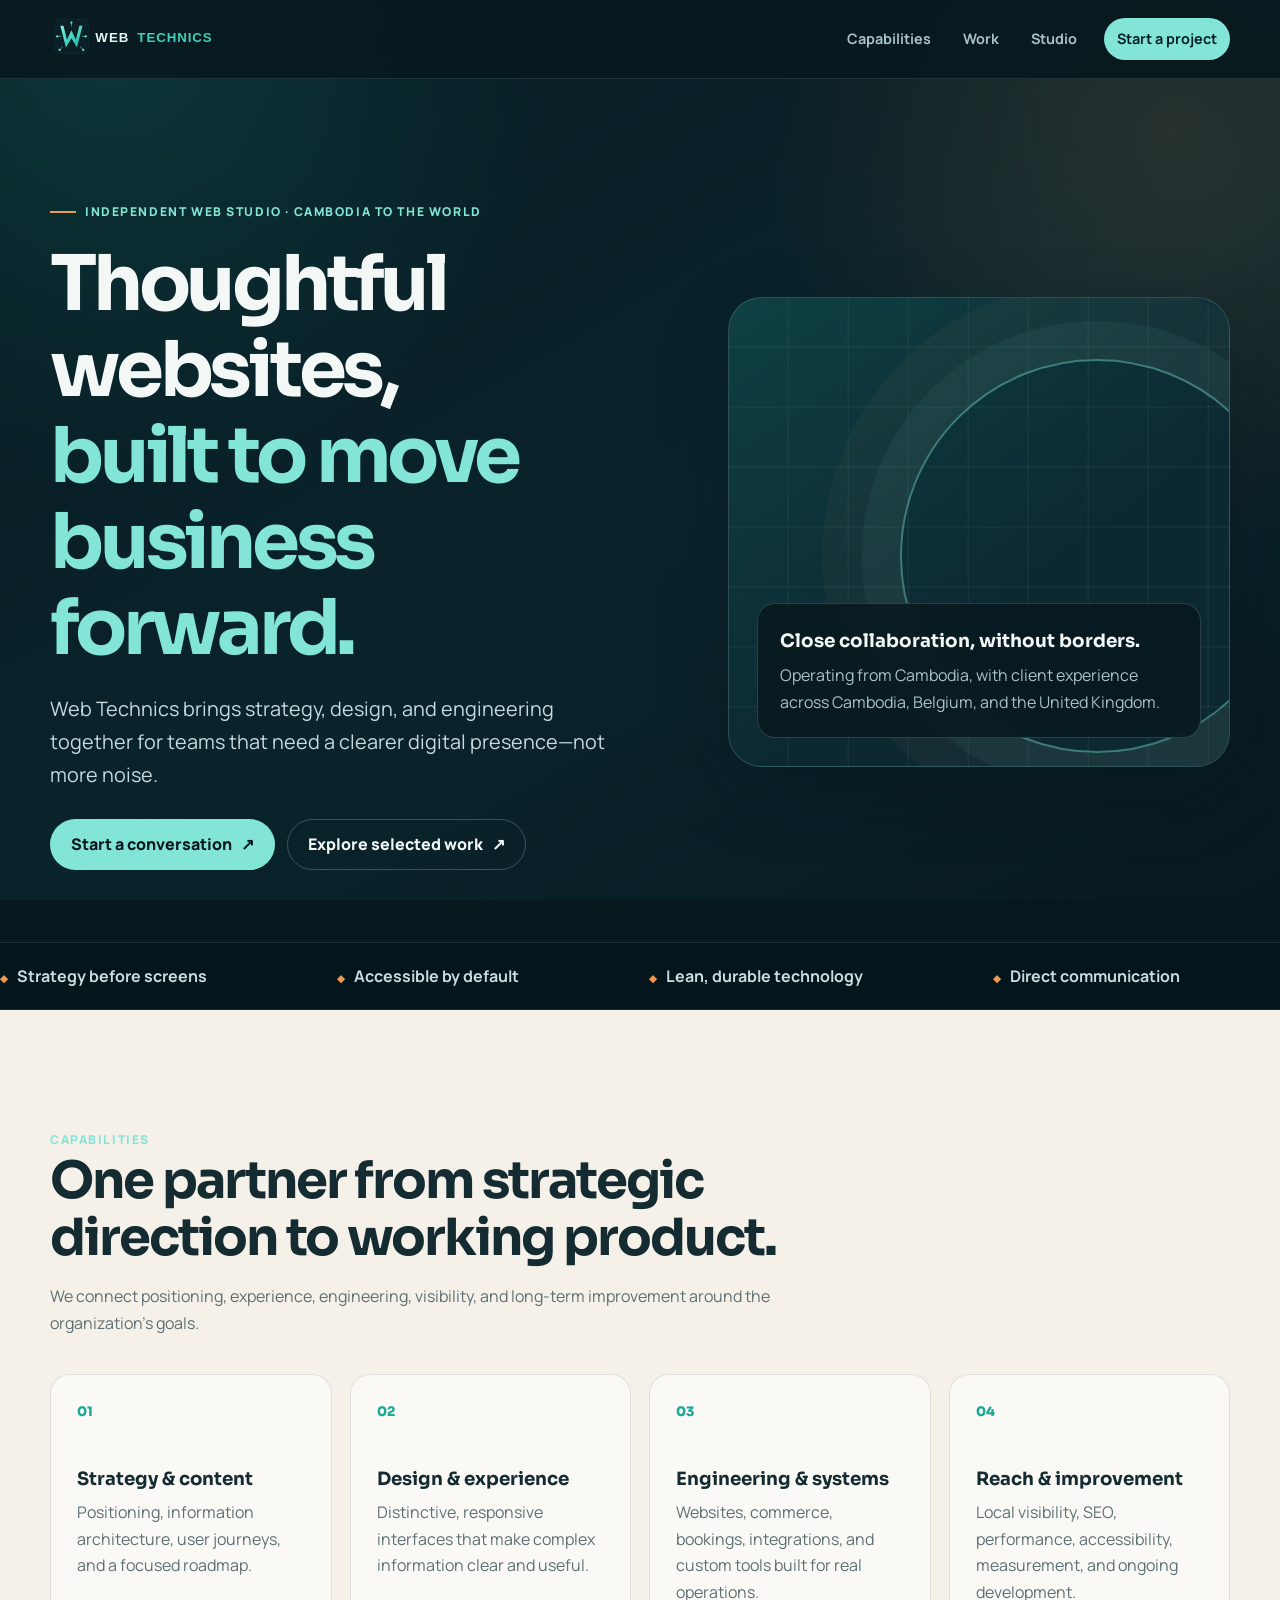
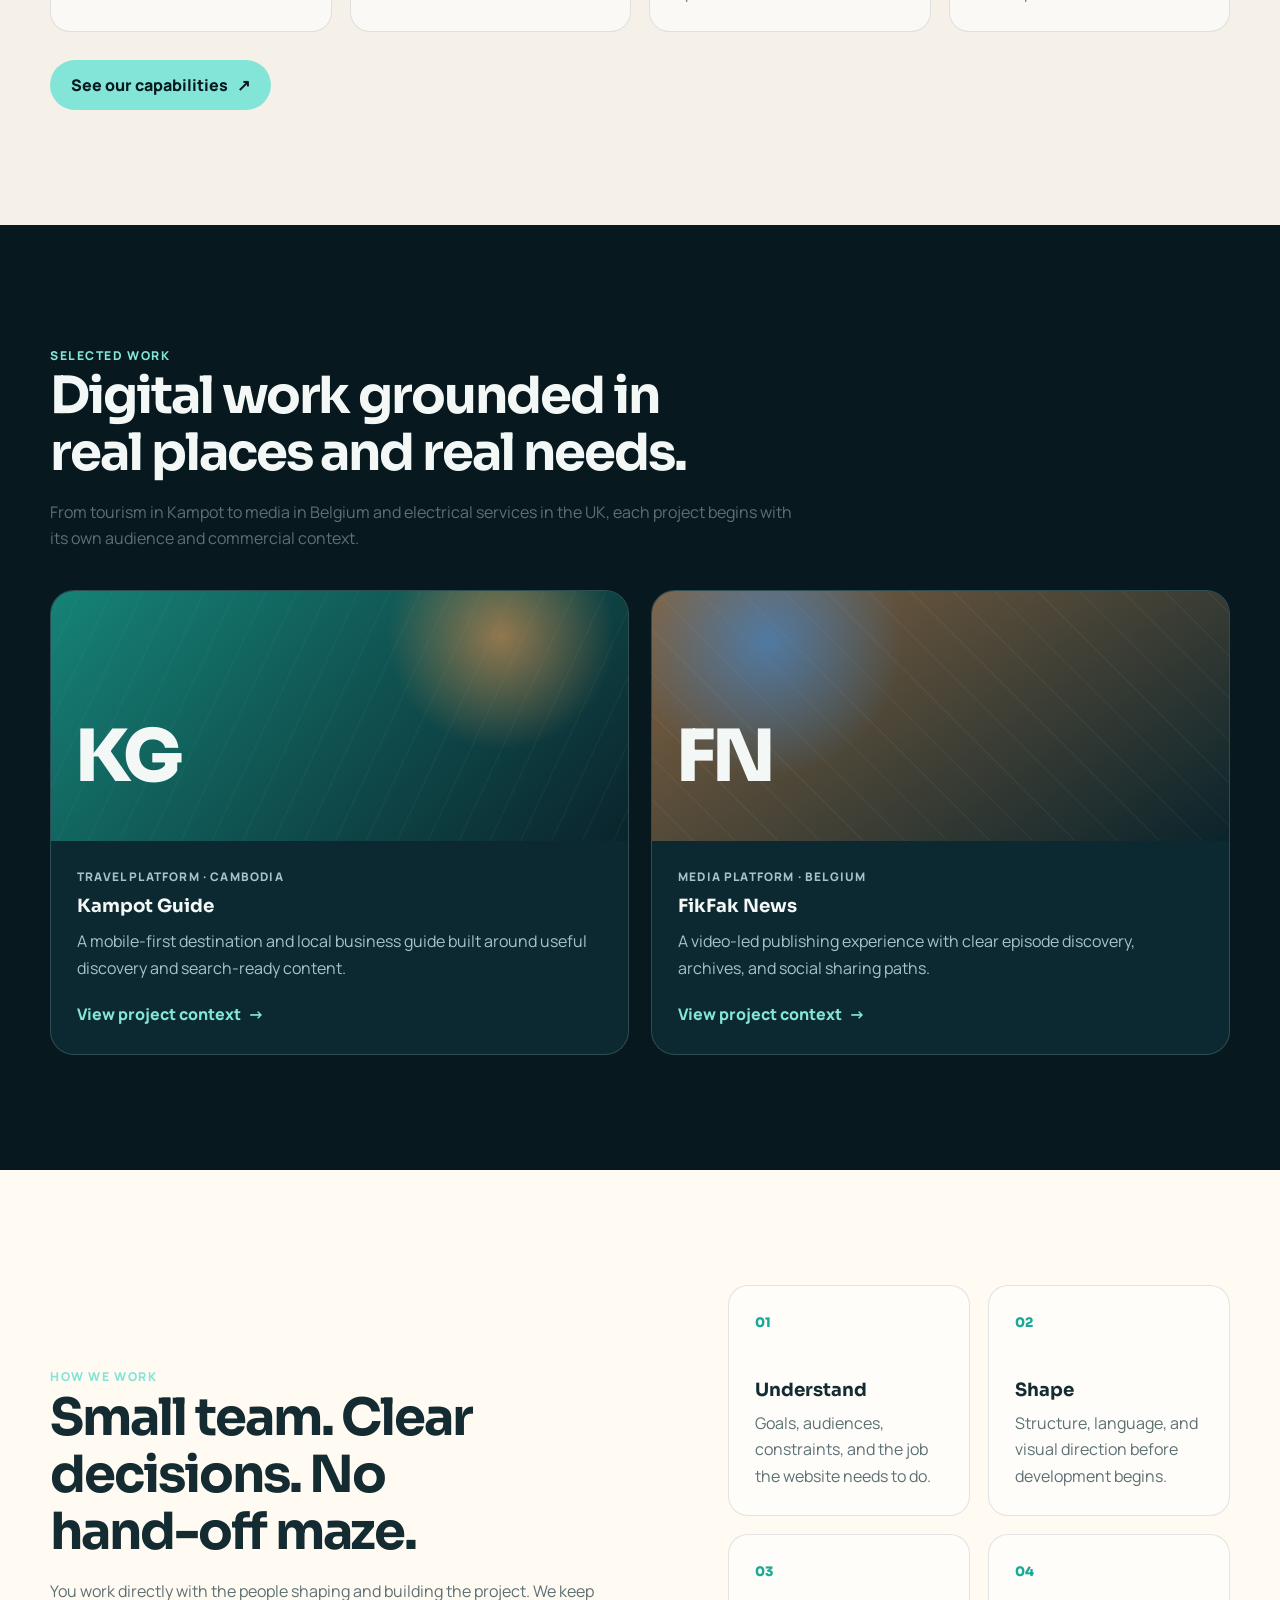
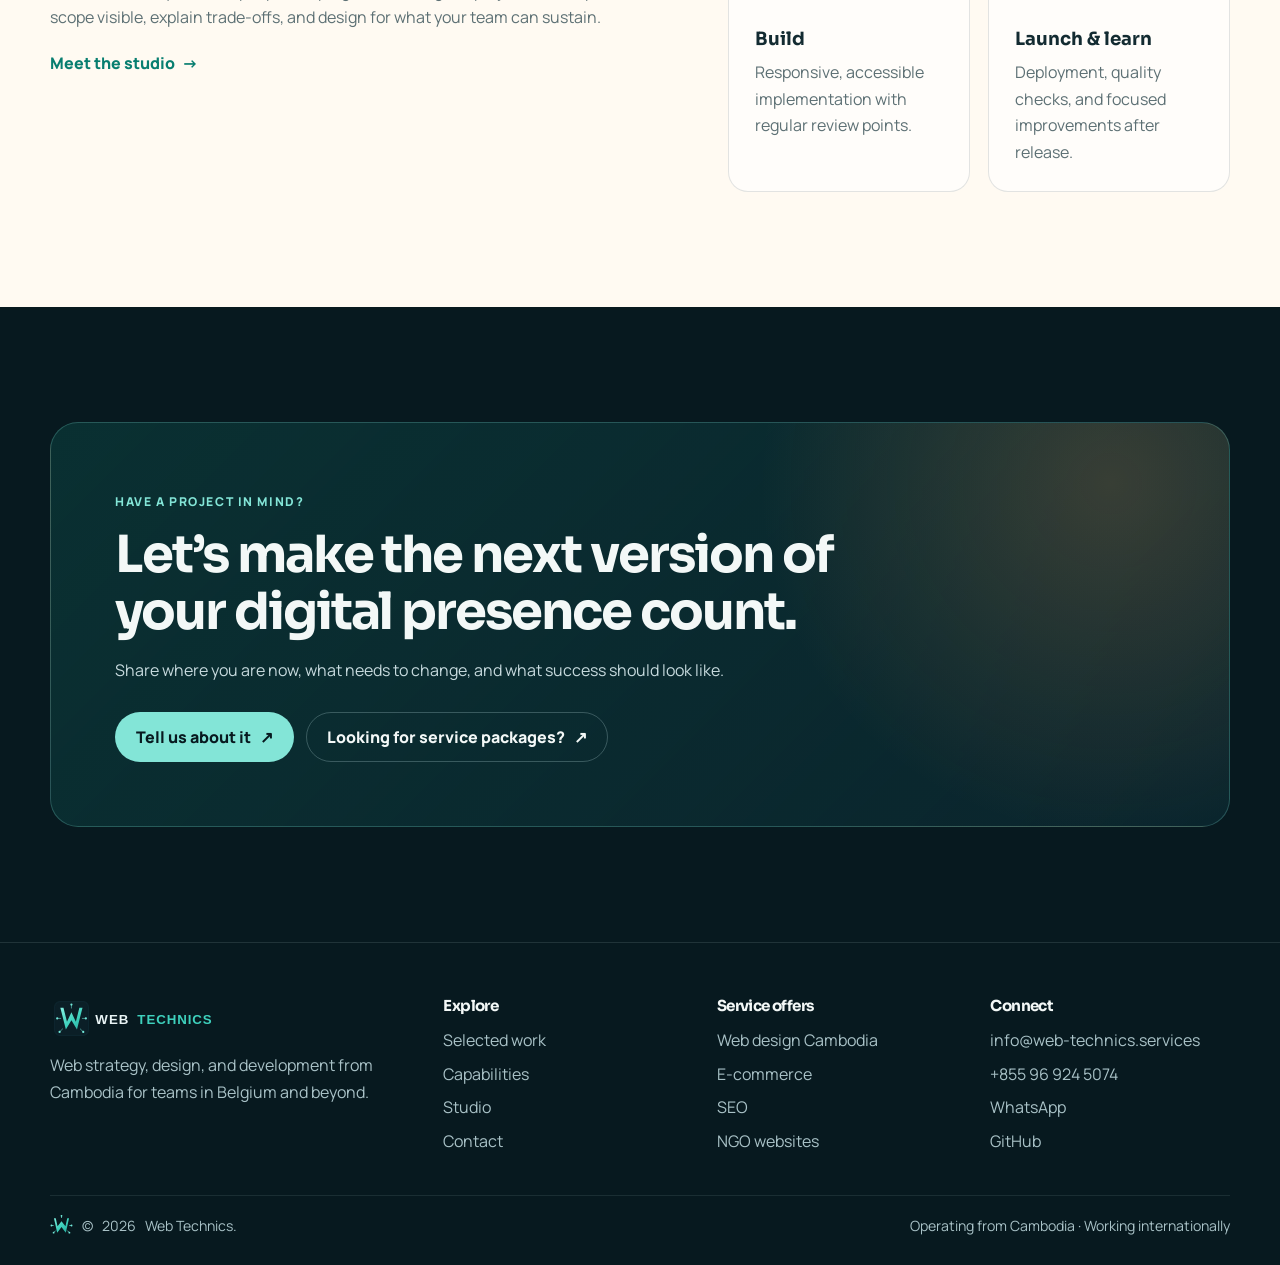
==== index.html @ ec6716b4 "Add Google Analytics tag to company pages Co-authored-by: Copilot App <223556219+Copilot@users.norep" ====
<!DOCTYPE html>
<html lang="en">
<head>
  <!-- Google tag (gtag.js) -->
  <script async src="https://www.googletagmanager.com/gtag/js?id=G-G65WTVT0JR"></script>
  <script>
    window.dataLayer = window.dataLayer || [];
    function gtag(){dataLayer.push(arguments);}
    gtag('js', new Date());
    gtag('config', 'G-G65WTVT0JR');
  </script>
  <meta charset="UTF-8">
  <meta name="viewport" content="width=device-width, initial-scale=1.0">
  <title>Web Technics | Websites &amp; Digital Products from Cambodia</title>
  <meta name="description" content="Web Technics designs and builds credible, high-performing websites and digital products for businesses and organizations in Cambodia, Belgium, and beyond.">
  <meta name="robots" content="index, follow">
  <link rel="canonical" href="https://web-technics.com/">
  <meta property="og:type" content="website">
  <meta property="og:site_name" content="Web Technics">
  <meta property="og:title" content="Web Technics | Thoughtful websites, built to move business forward">
  <meta property="og:description" content="Strategy, design, development, and optimization for ambitious teams in Cambodia, Belgium, and internationally.">
  <meta property="og:url" content="https://web-technics.com/">
  <meta property="og:image" content="https://web-technics.com/assets/branding/web-technics-social-card.svg">
  <meta name="twitter:card" content="summary_large_image">
  <link rel="preconnect" href="https://fonts.googleapis.com">
  <link rel="preconnect" href="https://fonts.gstatic.com" crossorigin>
  <link href="https://fonts.googleapis.com/css2?family=Manrope:wght@400;500;600;700;800&family=Sora:wght@500;600;700;800&display=swap" rel="stylesheet">
  <link rel="stylesheet" href="styles.css">
  <link rel="icon" type="image/svg+xml" href="assets/branding/web-technics-icon-favicon.svg">
  <script type="application/ld+json">
    {
      "@context": "https://schema.org",
      "@type": "Organization",
      "name": "Web Technics",
      "url": "https://web-technics.com/",
      "logo": "https://web-technics.com/assets/branding/web-technics-logo-horizontal-light.svg",
      "description": "Web design and development studio operating from Cambodia and serving clients internationally.",
      "telephone": "+855969245074",
      "areaServed": ["Cambodia", "Belgium", "United Kingdom", "Worldwide"],
      "sameAs": ["https://github.com/web-technics", "https://t.me/web_technics_services", "https://wa.me/855965345954"]
    }
  </script>
</head>
<body>
  <a class="skip-link" href="#main">Skip to content</a>
  <header class="site-header">
    <div class="container header-inner">
      <a class="brand" href="index.html" aria-label="Web Technics home"><img class="brand-logo" src="assets/branding/web-technics-logo-horizontal.svg" alt="Web Technics"></a>
      <button class="menu-toggle" type="button" aria-expanded="false" aria-controls="primary-nav">Menu</button>
      <nav class="nav-links" id="primary-nav" aria-label="Primary">
        <a href="services.html">Capabilities</a><a href="portfolio.html">Work</a><a href="about.html">Studio</a><a class="nav-cta" href="contact.html">Start a project</a>
      </nav>
    </div>
  </header>
  <main id="main">
    <section class="hero">
      <div class="container hero-grid">
        <div class="reveal">
          <span class="eyebrow">Independent web studio · Cambodia to the world</span>
          <h1>Thoughtful websites, <span class="accent">built to move business forward.</span></h1>
          <p class="lead">Web Technics brings strategy, design, and engineering together for teams that need a clearer digital presence—not more noise.</p>
          <div class="actions"><a class="btn" href="contact.html">Start a conversation</a><a class="btn btn-secondary" href="portfolio.html">Explore selected work</a></div>
        </div>
        <div class="hero-panel reveal">
          <div class="hero-panel-copy">
            <strong>Close collaboration, without borders.</strong>
            <p>Operating from Cambodia, with client experience across Cambodia, Belgium, and the United Kingdom.</p>
          </div>
        </div>
      </div>
    </section>
    <div class="trust-strip">
      <ul class="container trust-list" aria-label="Studio strengths">
        <li>Strategy before screens</li><li>Accessible by default</li><li>Lean, durable technology</li><li>Direct communication</li>
      </ul>
    </div>

    <section class="section section-light">
      <div class="container">
        <div class="section-head reveal"><span class="kicker">Capabilities</span><h2>One partner from strategic direction to working product.</h2><p>We connect positioning, experience, engineering, visibility, and long-term improvement around the organization’s goals.</p></div>
        <div class="grid cols-4">
          <article class="card reveal"><span class="card-number">01</span><h3>Strategy &amp; content</h3><p>Positioning, information architecture, user journeys, and a focused roadmap.</p></article>
          <article class="card reveal"><span class="card-number">02</span><h3>Design &amp; experience</h3><p>Distinctive, responsive interfaces that make complex information clear and useful.</p></article>
          <article class="card reveal"><span class="card-number">03</span><h3>Engineering &amp; systems</h3><p>Websites, commerce, bookings, integrations, and custom tools built for real operations.</p></article>
          <article class="card reveal"><span class="card-number">04</span><h3>Reach &amp; improvement</h3><p>Local visibility, SEO, performance, accessibility, measurement, and ongoing development.</p></article>
        </div>
        <div class="actions reveal"><a class="btn" href="services.html">See our capabilities</a></div>
      </div>
    </section>

    <section class="section">
      <div class="container">
        <div class="section-head reveal"><span class="kicker">Selected work</span><h2>Digital work grounded in real places and real needs.</h2><p>From tourism in Kampot to media in Belgium and electrical services in the UK, each project begins with its own audience and commercial context.</p></div>
        <div class="project-grid">
          <article class="project-card reveal"><div class="project-visual"><span class="project-monogram">KG</span></div><div class="project-body"><p class="project-meta">Travel platform · Cambodia</p><h3>Kampot Guide</h3><p>A mobile-first destination and local business guide built around useful discovery and search-ready content.</p><a class="card-link" href="portfolio.html">View project context</a></div></article>
          <article class="project-card reveal"><div class="project-visual"><span class="project-monogram">FN</span></div><div class="project-body"><p class="project-meta">Media platform · Belgium</p><h3>FikFak News</h3><p>A video-led publishing experience with clear episode discovery, archives, and social sharing paths.</p><a class="card-link" href="portfolio.html">View project context</a></div></article>
        </div>
      </div>
    </section>

    <section class="section section-warm">
      <div class="container split">
        <div class="section-head reveal"><span class="kicker">How we work</span><h2>Small team. Clear decisions. No hand-off maze.</h2><p>You work directly with the people shaping and building the project. We keep scope visible, explain trade-offs, and design for what your team can sustain.</p><a class="card-link" href="about.html">Meet the studio</a></div>
        <div class="grid cols-2">
          <article class="card reveal"><span class="card-number">01</span><h3>Understand</h3><p>Goals, audiences, constraints, and the job the website needs to do.</p></article>
          <article class="card reveal"><span class="card-number">02</span><h3>Shape</h3><p>Structure, language, and visual direction before development begins.</p></article>
          <article class="card reveal"><span class="card-number">03</span><h3>Build</h3><p>Responsive, accessible implementation with regular review points.</p></article>
          <article class="card reveal"><span class="card-number">04</span><h3>Launch & learn</h3><p>Deployment, quality checks, and focused improvements after release.</p></article>
        </div>
      </div>
    </section>

    <section class="section">
      <div class="container reveal">
        <div class="cta-band"><span class="kicker">Have a project in mind?</span><h2>Let’s make the next version of your digital presence count.</h2><p>Share where you are now, what needs to change, and what success should look like.</p><div class="actions"><a class="btn" href="contact.html">Tell us about it</a><a class="btn btn-secondary" href="https://web-technics.services/" target="_blank" rel="noreferrer">Looking for service packages?</a></div></div>
      </div>
    </section>
  </main>
  <footer class="site-footer">
    <div class="container footer-grid">
      <div class="footer-col footer-intro"><img class="brand-logo" src="assets/branding/web-technics-logo-horizontal.svg" alt="Web Technics"><p>Web strategy, design, and development from Cambodia for teams in Belgium and beyond.</p></div>
      <div class="footer-col"><h2>Explore</h2><a href="portfolio.html">Selected work</a><a href="services.html">Capabilities</a><a href="about.html">Studio</a><a href="contact.html">Contact</a></div>
      <div class="footer-col"><h2>Service offers</h2><a href="https://web-technics.services/web-design-cambodia.html">Web design Cambodia</a><a href="https://web-technics.services/ecommerce-development-cambodia.html">E-commerce</a><a href="https://web-technics.services/seo-services-cambodia.html">SEO</a><a href="https://web-technics.services/ngo-web-design-cambodia.html">NGO websites</a></div>
      <div class="footer-col"><h2>Connect</h2><a href="contact.html" data-email-link rel="nofollow">Email Web Technics</a><a href="tel:+855969245074">+855 96 924 5074</a><a href="https://wa.me/855965345954" target="_blank" rel="noreferrer">WhatsApp</a><a href="https://github.com/web-technics" target="_blank" rel="noreferrer">GitHub</a></div>
    </div>
    <div class="container footer-bottom"><p class="footer-signature"><img class="footer-logo" src="assets/branding/web-technics-icon-favicon.svg" alt="">© <span data-year></span> Web Technics.</p><p>Operating from Cambodia · Working internationally</p></div>
  </footer>
  <script src="app.js"></script>
</body>
</html>
---- styles.css ----
:root {
  --ink: #07191f;
  --ink-soft: #0c2932;
  --paper: #f5f0e8;
  --paper-2: #fffaf2;
  --teal: #1aa995;
  --teal-light: #83e5d7;
  --orange: #ef9850;
  --blue: #438cd6;
  --text: #f3f8f7;
  --muted: #a9c2c7;
  --dark-text: #132b31;
  --dark-muted: #5d7074;
  --line: rgba(181, 213, 214, 0.2);
  --radius: 20px;
  --container: min(1180px, calc(100vw - 40px));
  --shadow: 0 24px 70px rgba(2, 18, 23, 0.22);
}

* {
  box-sizing: border-box;
}

html {
  scroll-behavior: smooth;
}

body {
  margin: 0;
  color: var(--text);
  background: var(--ink);
  font-family: "Manrope", "Segoe UI", sans-serif;
  line-height: 1.65;
}

body::before {
  position: fixed;
  inset: 0;
  z-index: -1;
  content: "";
  pointer-events: none;
  background:
    radial-gradient(circle at 8% 2%, rgba(26, 169, 149, 0.2), transparent 30rem),
    radial-gradient(circle at 92% 15%, rgba(239, 152, 80, 0.13), transparent 26rem),
    linear-gradient(150deg, #07191f 0%, #0a242c 55%, #07191f 100%);
}

::selection {
  color: #062229;
  background: var(--teal-light);
}

a {
  color: inherit;
  text-decoration: none;
}

img {
  display: block;
  max-width: 100%;
}

button,
input,
select,
textarea {
  font: inherit;
}

:focus-visible {
  outline: 3px solid var(--orange);
  outline-offset: 4px;
}

.skip-link {
  position: fixed;
  top: 10px;
  left: 10px;
  z-index: 1000;
  padding: 10px 14px;
  color: var(--ink);
  background: var(--paper-2);
  border-radius: 10px;
  transform: translateY(-150%);
}

.skip-link:focus {
  transform: translateY(0);
}

.container {
  width: var(--container);
  margin-inline: auto;
}

.site-header {
  position: sticky;
  top: 0;
  z-index: 100;
  border-bottom: 1px solid rgba(181, 213, 214, 0.14);
  background: rgba(7, 25, 31, 0.9);
  backdrop-filter: blur(18px);
}

.header-inner {
  min-height: 78px;
  display: flex;
  align-items: center;
  justify-content: space-between;
  gap: 28px;
}

.brand {
  display: inline-flex;
  align-items: center;
}

.brand-logo {
  width: auto;
  height: 48px;
}

.nav-links {
  display: flex;
  align-items: center;
  gap: 6px;
}

.nav-links a {
  padding: 9px 13px;
  border-radius: 999px;
  color: var(--muted);
  font-weight: 700;
  font-size: 0.9rem;
}

.nav-links a:hover,
.nav-links a.active {
  color: var(--text);
  background: rgba(131, 229, 215, 0.1);
}

.nav-links .nav-cta {
  margin-left: 8px;
  color: #062229;
  background: var(--teal-light);
}

.nav-links .nav-cta:hover,
.nav-links .nav-cta.active {
  color: #062229;
  background: #a5eee3;
}

.menu-toggle {
  display: none;
  padding: 8px 13px;
  color: var(--text);
  background: transparent;
  border: 1px solid var(--line);
  border-radius: 999px;
  cursor: pointer;
}

.hero {
  padding: clamp(70px, 9vw, 126px) 0 72px;
}

.hero-grid,
.split {
  display: grid;
  grid-template-columns: 1.08fr 0.92fr;
  gap: clamp(36px, 7vw, 90px);
  align-items: center;
}

.eyebrow,
.kicker {
  color: var(--teal-light);
  font-size: 0.76rem;
  font-weight: 800;
  letter-spacing: 0.13em;
  text-transform: uppercase;
}

.eyebrow {
  display: inline-flex;
  align-items: center;
  gap: 9px;
}

.eyebrow::before {
  width: 26px;
  height: 2px;
  content: "";
  background: var(--orange);
}

h1,
h2,
h3 {
  margin: 0;
  font-family: "Sora", "Segoe UI", sans-serif;
  line-height: 1.12;
  text-wrap: balance;
}

h1 {
  max-width: 900px;
  margin-top: 19px;
  font-size: clamp(2.55rem, 6vw, 5.5rem);
  letter-spacing: -0.055em;
}

h2 {
  margin-bottom: 17px;
  font-size: clamp(1.9rem, 4vw, 3.5rem);
  letter-spacing: -0.04em;
}

h3 {
  font-size: 1.14rem;
}

p {
  margin: 0;
}

.lead,
.page-hero p {
  max-width: 730px;
  margin-top: 22px;
  color: #c6d9dc;
  font-size: clamp(1.05rem, 2vw, 1.24rem);
}

.accent {
  color: var(--teal-light);
}

.actions {
  display: flex;
  flex-wrap: wrap;
  gap: 12px;
  margin-top: 28px;
}

.btn {
  display: inline-flex;
  min-height: 48px;
  align-items: center;
  justify-content: center;
  gap: 9px;
  padding: 11px 20px;
  color: var(--ink);
  background: var(--teal-light);
  border: 1px solid transparent;
  border-radius: 999px;
  font-weight: 800;
  cursor: pointer;
  transition: transform 180ms ease, background 180ms ease;
}

.btn::after {
  content: "↗";
}

.btn:hover {
  background: #a6eee4;
  transform: translateY(-2px);
}

.btn-secondary {
  color: var(--text);
  background: transparent;
  border-color: rgba(181, 213, 214, 0.28);
}

.btn-secondary:hover {
  background: rgba(181, 213, 214, 0.1);
}

.hero-panel {
  position: relative;
  min-height: 470px;
  overflow: hidden;
  border: 1px solid var(--line);
  border-radius: 34px;
  background:
    linear-gradient(145deg, rgba(26, 169, 149, 0.18), transparent 60%),
    repeating-linear-gradient(90deg, transparent 0 58px, rgba(181, 213, 214, 0.055) 59px 60px),
    repeating-linear-gradient(0deg, transparent 0 58px, rgba(181, 213, 214, 0.055) 59px 60px),
    var(--ink-soft);
  box-shadow: var(--shadow);
}

.hero-panel::before {
  position: absolute;
  top: 13%;
  right: -13%;
  width: 78%;
  aspect-ratio: 1;
  content: "";
  border: 2px solid rgba(131, 229, 215, 0.42);
  border-radius: 50%;
  box-shadow: 0 0 0 38px rgba(131, 229, 215, 0.05), 0 0 0 78px rgba(239, 152, 80, 0.04);
}

.hero-panel-copy {
  position: absolute;
  right: 28px;
  bottom: 28px;
  left: 28px;
  padding: 22px;
  border: 1px solid rgba(181, 213, 214, 0.2);
  border-radius: 18px;
  background: rgba(7, 25, 31, 0.86);
  backdrop-filter: blur(12px);
}

.hero-panel-copy strong {
  display: block;
  margin-bottom: 6px;
  font-family: "Sora", sans-serif;
  font-size: 1.15rem;
}

.hero-panel-copy p {
  color: var(--muted);
}

.trust-strip {
  padding: 20px 0;
  border-block: 1px solid rgba(181, 213, 214, 0.12);
  background: rgba(4, 18, 23, 0.45);
}

.trust-list {
  display: flex;
  justify-content: space-between;
  gap: 22px;
  margin: 0;
  padding: 0;
  list-style: none;
  color: #c9dcde;
  font-weight: 700;
}

.trust-list li::before {
  margin-right: 9px;
  color: var(--orange);
  content: "◆";
  font-size: 0.65rem;
}

.section {
  padding: clamp(68px, 9vw, 118px) 0;
}

.section-light {
  color: var(--dark-text);
  background: var(--paper);
}

.section-warm {
  color: var(--dark-text);
  background: var(--paper-2);
}

.section-head {
  max-width: 760px;
  margin-bottom: 38px;
}

.section-head p,
.section-light .card p,
.section-warm .card p {
  color: var(--dark-muted);
}

.grid {
  display: grid;
  gap: 18px;
}

.cols-2 {
  grid-template-columns: repeat(2, minmax(0, 1fr));
}

.cols-3 {
  grid-template-columns: repeat(3, minmax(0, 1fr));
}

.cols-4 {
  grid-template-columns: repeat(4, minmax(0, 1fr));
}

.card {
  padding: 26px;
  border: 1px solid var(--line);
  border-radius: var(--radius);
  background: rgba(12, 41, 50, 0.72);
}

.section-light .card,
.section-warm .card {
  border-color: rgba(19, 43, 49, 0.12);
  background: rgba(255, 255, 255, 0.62);
}

.card-number {
  display: block;
  margin-bottom: 46px;
  color: var(--teal);
  font-family: "Sora", sans-serif;
  font-size: 0.82rem;
  font-weight: 800;
}

.card h3 {
  margin-bottom: 10px;
}

.card p {
  color: var(--muted);
}

.card-link {
  display: inline-block;
  margin-top: 20px;
  color: var(--teal-light);
  font-weight: 800;
}

.section-light .card-link,
.section-warm .card-link {
  color: #087e70;
}

.card-link::after {
  margin-left: 7px;
  content: "→";
}

.featured-offer {
  position: relative;
  border-color: rgba(26, 169, 149, 0.48) !important;
  box-shadow: inset 0 3px 0 var(--teal);
}

.project-grid {
  display: grid;
  grid-template-columns: repeat(2, minmax(0, 1fr));
  gap: 22px;
}

.project-card {
  overflow: hidden;
  color: var(--text);
  background: var(--ink-soft);
  border: 1px solid var(--line);
  border-radius: 24px;
}

.project-visual {
  min-height: 250px;
  display: grid;
  place-items: end start;
  padding: 24px;
  overflow: hidden;
  background:
    radial-gradient(circle at 78% 18%, rgba(239, 152, 80, 0.58), transparent 23%),
    linear-gradient(135deg, rgba(26, 169, 149, 0.7), rgba(7, 25, 31, 0.35)),
    repeating-linear-gradient(115deg, transparent 0 26px, rgba(255, 255, 255, 0.05) 27px 28px);
}

.project-card:nth-child(3n + 2) .project-visual {
  background:
    radial-gradient(circle at 20% 20%, rgba(67, 140, 214, 0.66), transparent 27%),
    linear-gradient(145deg, rgba(239, 152, 80, 0.52), rgba(7, 25, 31, 0.35)),
    repeating-linear-gradient(45deg, transparent 0 28px, rgba(255, 255, 255, 0.055) 29px 30px);
}

.project-card:nth-child(3n) .project-visual {
  background:
    radial-gradient(circle at 72% 70%, rgba(131, 229, 215, 0.42), transparent 27%),
    linear-gradient(145deg, rgba(67, 140, 214, 0.55), rgba(7, 25, 31, 0.45)),
    repeating-linear-gradient(90deg, transparent 0 38px, rgba(255, 255, 255, 0.05) 39px 40px);
}

.project-monogram {
  font-family: "Sora", sans-serif;
  font-size: clamp(2.4rem, 6vw, 4.5rem);
  font-weight: 800;
  letter-spacing: -0.06em;
}

.project-body {
  padding: 26px;
}

.project-meta {
  margin-bottom: 10px;
  color: var(--teal-light);
  font-size: 0.74rem;
  font-weight: 800;
  letter-spacing: 0.1em;
  text-transform: uppercase;
}

.project-body h2,
.project-body h3 {
  margin-bottom: 12px;
}

.project-body p {
  color: var(--muted);
}

.tags,
.chip-row {
  display: flex;
  flex-wrap: wrap;
  gap: 8px;
}

.tag,
.filter-chip {
  padding: 7px 11px;
  color: #cae1e4;
  background: transparent;
  border: 1px solid rgba(181, 213, 214, 0.22);
  border-radius: 999px;
  font-size: 0.78rem;
  font-weight: 700;
}

.tags {
  margin-top: 18px;
}

.filter-chip {
  cursor: pointer;
}

.filter-chip:hover,
.filter-chip.active {
  color: #062229;
  background: var(--teal-light);
  border-color: var(--teal-light);
}

.portfolio-controls {
  display: grid;
  grid-template-columns: 1fr minmax(240px, 330px);
  gap: 18px;
  align-items: end;
  margin-bottom: 28px;
  padding: 20px;
  background: rgba(7, 25, 31, 0.94);
  border: 1px solid var(--line);
  border-radius: var(--radius);
}

.search-wrap label {
  display: block;
  margin-bottom: 7px;
}

.portfolio-empty,
.is-hidden {
  display: none;
}

.portfolio-empty.show {
  display: block;
  padding: 26px;
  border: 1px dashed var(--line);
  border-radius: var(--radius);
  color: var(--muted);
}

.filter-groups {
  display: grid;
  gap: 14px;
}

.filter-group {
  display: grid;
  grid-template-columns: 88px 1fr;
  gap: 12px;
  align-items: center;
}

.filter-label {
  color: var(--muted);
  font-size: 0.75rem;
  font-weight: 800;
  letter-spacing: 0.09em;
  text-transform: uppercase;
}

.portfolio-summary {
  display: flex;
  align-items: center;
  justify-content: space-between;
  gap: 16px;
  margin: 0 0 20px;
  color: var(--muted);
}

.reset-button {
  padding: 5px 0;
  color: var(--teal-light);
  background: transparent;
  border: 0;
  font-weight: 800;
  cursor: pointer;
}

.project-grid.dense {
  grid-template-columns: repeat(3, minmax(0, 1fr));
}

.project-card.compact {
  display: flex;
  min-height: 100%;
  flex-direction: column;
}

.project-card.compact .project-body {
  display: flex;
  height: 100%;
  flex-direction: column;
}

.project-card.compact .actions {
  margin-top: auto;
  padding-top: 22px;
}

.project-card.compact .project-meta {
  margin-bottom: 12px;
}

.page-hero {
  padding: clamp(72px, 10vw, 130px) 0 80px;
  border-bottom: 1px solid rgba(181, 213, 214, 0.12);
}

.page-hero h1 {
  max-width: 1000px;
}

.list-clean,
.contact-list {
  display: grid;
  gap: 10px;
  margin: 18px 0 0;
  padding: 0;
  list-style: none;
}

.list-clean li {
  position: relative;
  padding-left: 20px;
  color: inherit;
}

.list-clean li::before {
  position: absolute;
  left: 0;
  color: var(--teal);
  content: "•";
}

.contact-wrap {
  display: grid;
  grid-template-columns: 0.8fr 1.2fr;
  gap: 22px;
}

.contact-list a,
.text-link {
  color: var(--teal-light);
  text-decoration: underline;
  text-decoration-thickness: 1px;
  text-underline-offset: 4px;
}

form {
  display: grid;
  gap: 15px;
}

.field-grid {
  display: grid;
  grid-template-columns: repeat(2, minmax(0, 1fr));
  gap: 14px;
}

label {
  display: grid;
  gap: 7px;
  font-weight: 700;
}

input,
select,
textarea {
  width: 100%;
  padding: 12px 14px;
  color: var(--text);
  background: rgba(4, 18, 23, 0.55);
  border: 1px solid rgba(181, 213, 214, 0.26);
  border-radius: 11px;
}

textarea {
  min-height: 160px;
  resize: vertical;
}

.form-note {
  color: var(--muted);
  font-size: 0.88rem;
}

.cta-band {
  padding: clamp(30px, 6vw, 64px);
  overflow: hidden;
  border: 1px solid rgba(131, 229, 215, 0.24);
  border-radius: 28px;
  background:
    radial-gradient(circle at 90% 15%, rgba(239, 152, 80, 0.2), transparent 22rem),
    linear-gradient(135deg, rgba(26, 169, 149, 0.16), rgba(12, 41, 50, 0.76));
}

.cta-band p {
  max-width: 720px;
  color: #c7dade;
}

.cta-band h2 {
  max-width: 840px;
  margin-top: 12px;
}

.region-grid {
  display: grid;
  grid-template-columns: repeat(3, minmax(0, 1fr));
  gap: 1px;
  overflow: hidden;
  background: rgba(19, 43, 49, 0.15);
  border: 1px solid rgba(19, 43, 49, 0.15);
  border-radius: var(--radius);
}

.region {
  padding: 28px;
  background: var(--paper-2);
}

.region strong {
  display: block;
  margin-bottom: 8px;
  font-family: "Sora", sans-serif;
  font-size: 1.3rem;
}

.region p {
  color: var(--dark-muted);
}

.site-footer {
  border-top: 1px solid rgba(181, 213, 214, 0.14);
}

.footer-grid {
  display: grid;
  grid-template-columns: 1.5fr repeat(3, 1fr);
  gap: 34px;
  padding: 54px 0 34px;
}

.footer-intro p {
  max-width: 360px;
  margin-top: 15px;
  color: var(--muted);
}

.footer-col h2,
.footer-col h3 {
  margin-bottom: 13px;
  font-size: 0.95rem;
}

.footer-col a,
.footer-col p {
  display: block;
  margin: 7px 0;
  color: var(--muted);
}

.footer-col a:hover {
  color: var(--text);
}

.footer-bottom {
  display: flex;
  align-items: center;
  justify-content: space-between;
  gap: 18px;
  padding: 18px 0 28px;
  color: var(--muted);
  border-top: 1px solid rgba(181, 213, 214, 0.11);
  font-size: 0.88rem;
}

.footer-signature {
  display: inline-flex;
  align-items: center;
  gap: 9px;
}

.footer-logo {
  width: 23px;
  height: 23px;
}

.reveal {
  opacity: 0;
  transform: translateY(18px);
  transition: opacity 650ms ease, transform 650ms ease;
}

.reveal.show {
  opacity: 1;
  transform: none;
}

.to-top {
  position: fixed;
  right: 18px;
  bottom: 18px;
  z-index: 90;
  width: 44px;
  height: 44px;
  color: var(--text);
  background: rgba(7, 25, 31, 0.94);
  border: 1px solid var(--line);
  border-radius: 50%;
  opacity: 0;
  pointer-events: none;
  cursor: pointer;
}

.to-top.show {
  opacity: 1;
  pointer-events: auto;
}

#scroll-progress {
  position: fixed;
  top: 0;
  left: 0;
  z-index: 999;
  width: 0;
  height: 3px;
  background: linear-gradient(90deg, var(--teal-light), var(--orange));
}

@media (max-width: 900px) {
  .hero-grid,
  .split,
  .contact-wrap,
  .portfolio-controls {
    grid-template-columns: 1fr;
  }

  .cols-4,
  .cols-3,
  .project-grid.dense {
    grid-template-columns: repeat(2, minmax(0, 1fr));
  }

  .trust-list {
    flex-wrap: wrap;
    justify-content: flex-start;
  }

  .footer-grid {
    grid-template-columns: repeat(2, minmax(0, 1fr));
  }
}

@media (max-width: 720px) {
  :root {
    --container: min(100% - 28px, 1180px);
  }

  .menu-toggle {
    display: inline-flex;
  }

  .nav-links {
    position: absolute;
    top: 68px;
    right: 14px;
    left: 14px;
    display: none;
    align-items: stretch;
    padding: 12px;
    background: #0a252d;
    border: 1px solid var(--line);
    border-radius: 16px;
    box-shadow: var(--shadow);
  }

  .nav-links.open {
    display: flex;
    flex-direction: column;
  }

  .nav-links .nav-cta {
    margin-left: 0;
  }

  .brand-logo {
    height: 42px;
  }

  .hero-panel {
    min-height: 360px;
  }

  .cols-2,
  .cols-3,
  .cols-4,
  .project-grid,
  .field-grid,
  .region-grid,
  .project-grid.dense,
  .footer-grid {
    grid-template-columns: 1fr;
  }

  .filter-group {
    grid-template-columns: 1fr;
    gap: 7px;
  }

  .footer-bottom {
    align-items: flex-start;
    flex-direction: column;
  }
}

@media (prefers-reduced-motion: reduce) {
  html {
    scroll-behavior: auto;
  }

  *,
  *::before,
  *::after {
    scroll-behavior: auto !important;
    transition-duration: 0.01ms !important;
    animation-duration: 0.01ms !important;
    animation-iteration-count: 1 !important;
  }

  .reveal {
    opacity: 1;
    transform: none;
  }
}
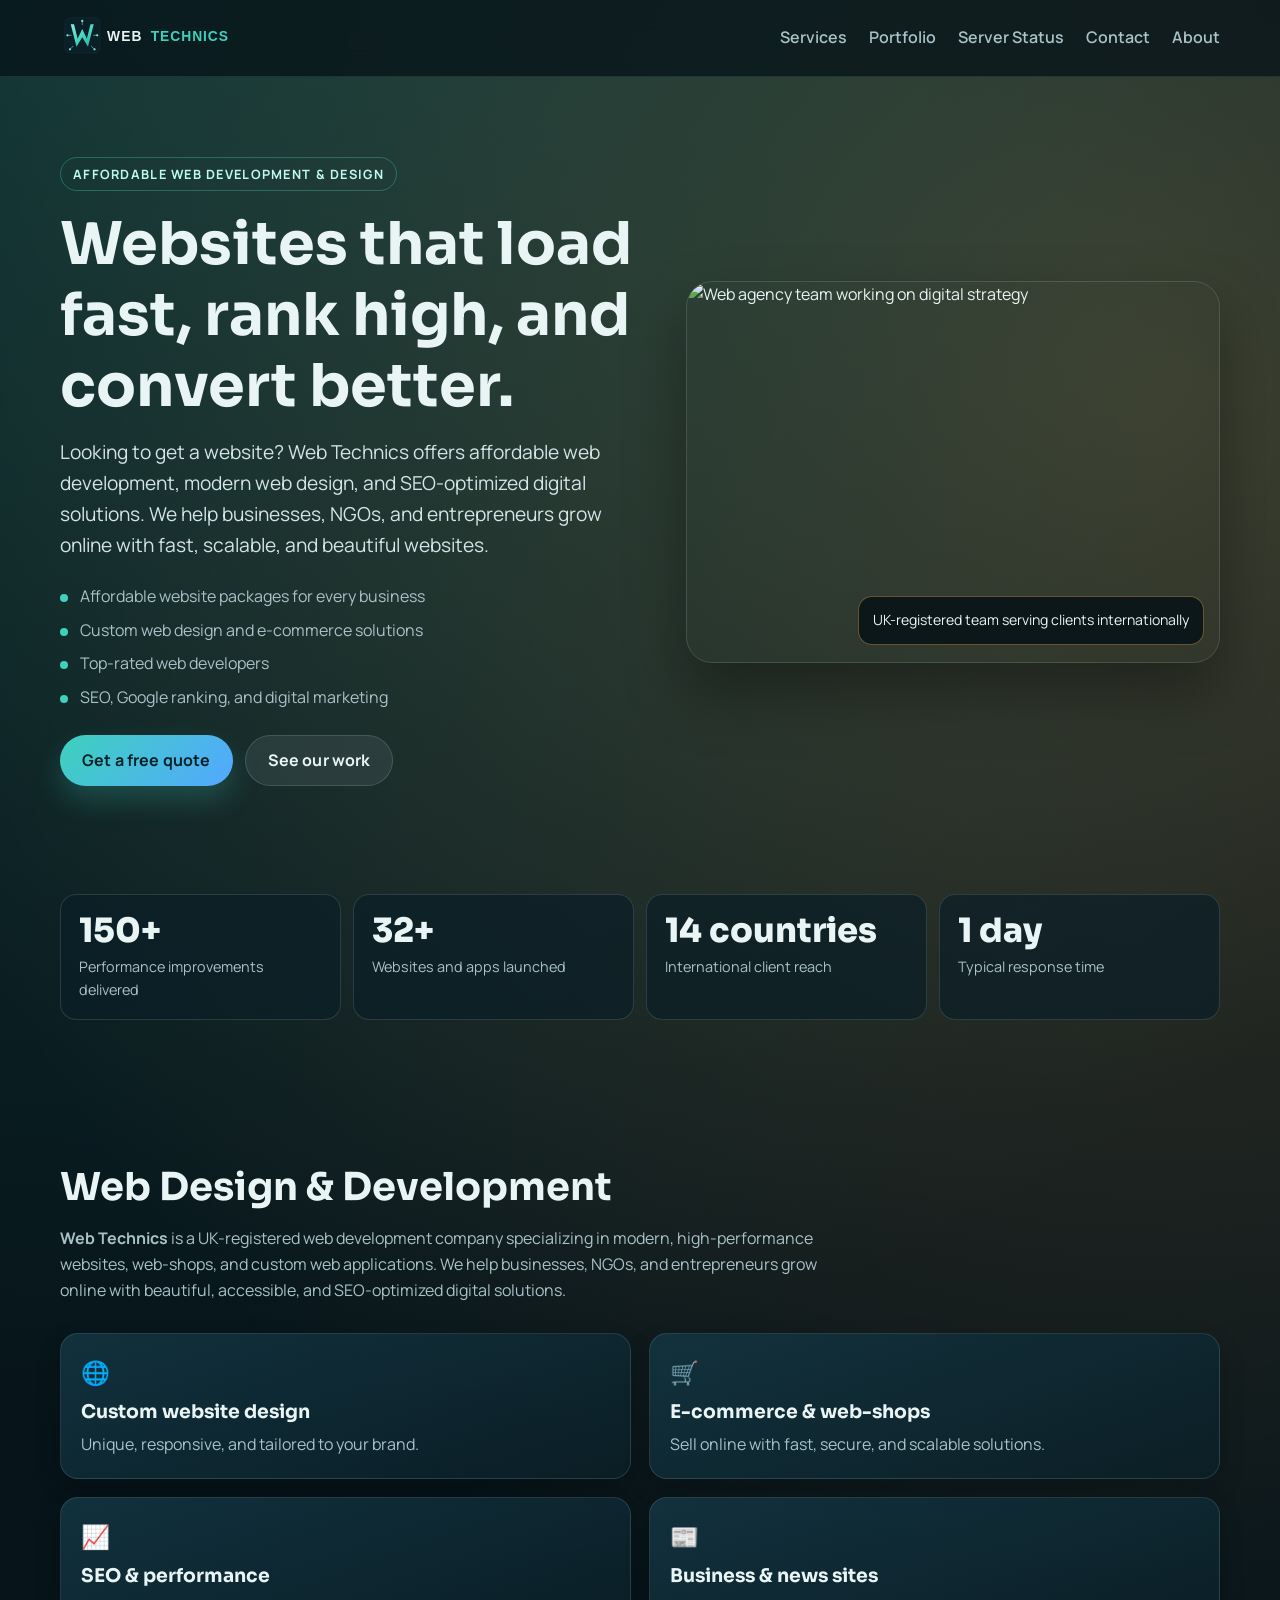
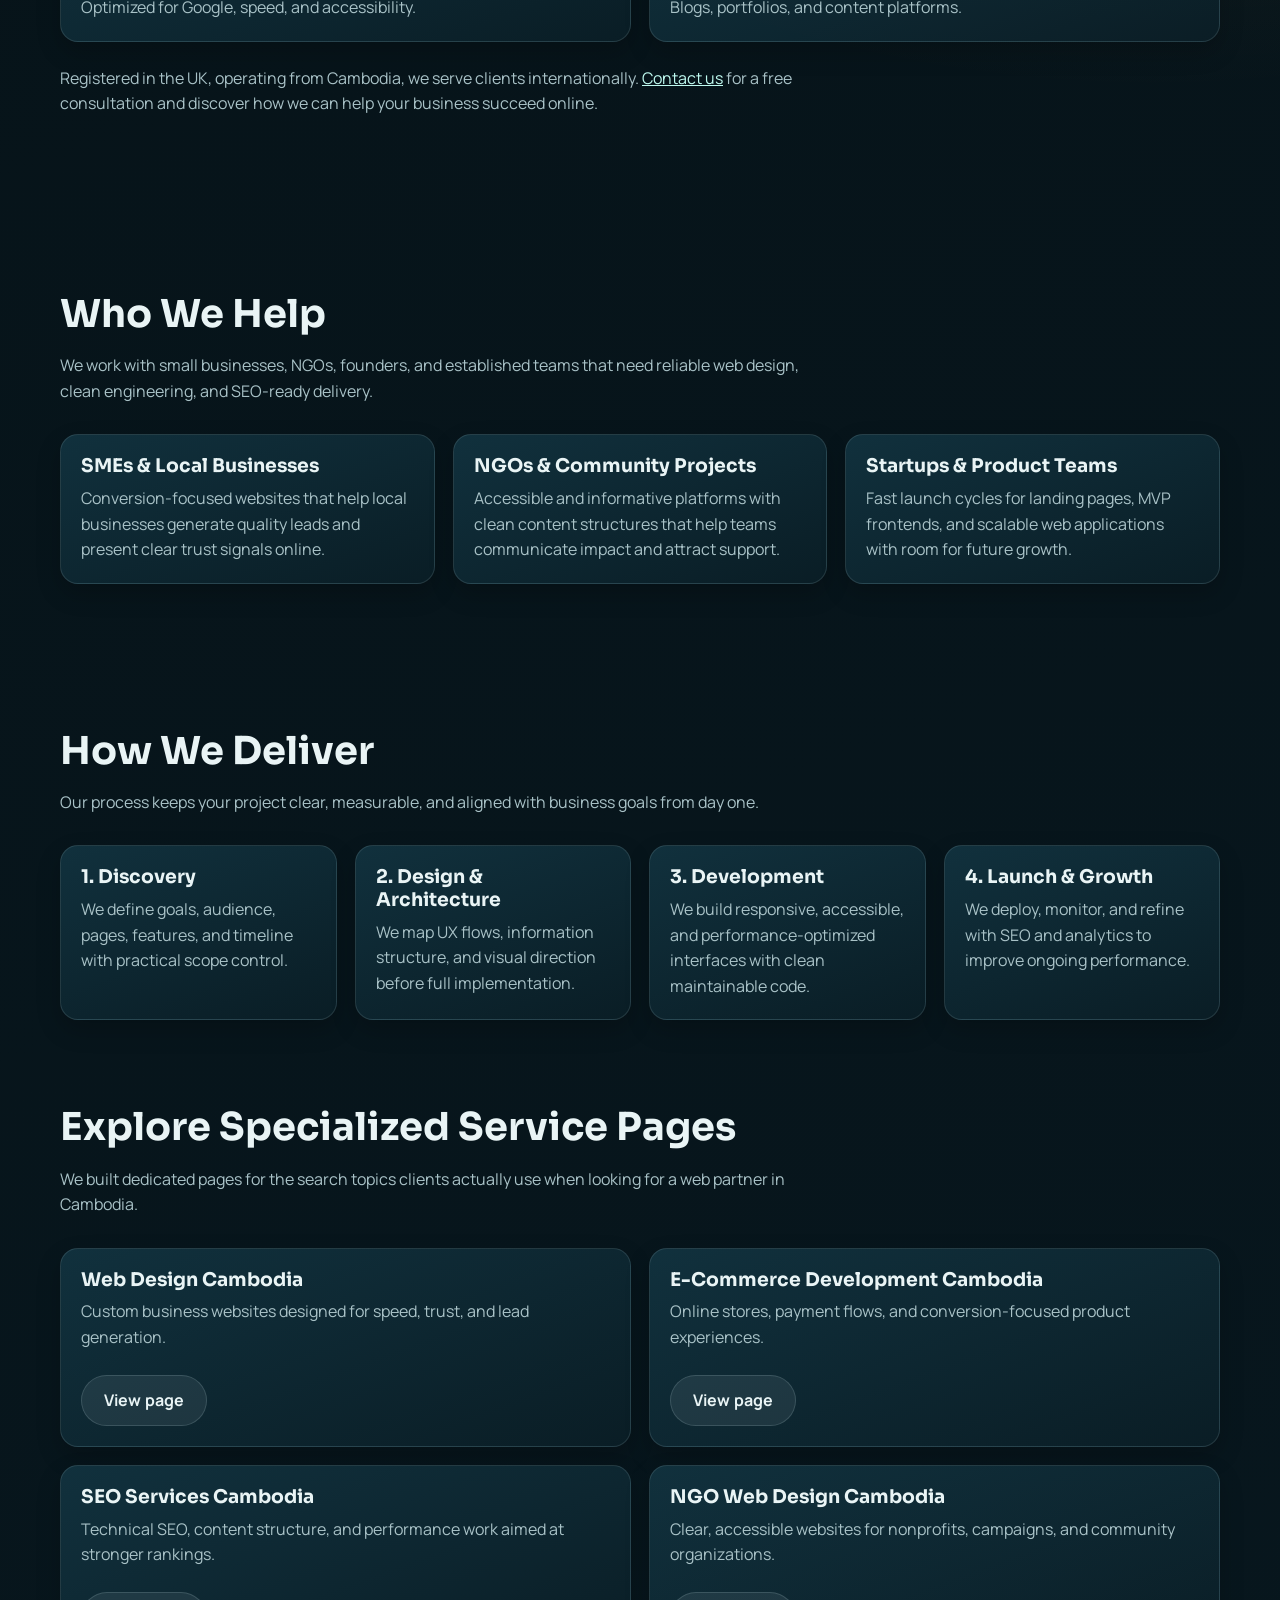
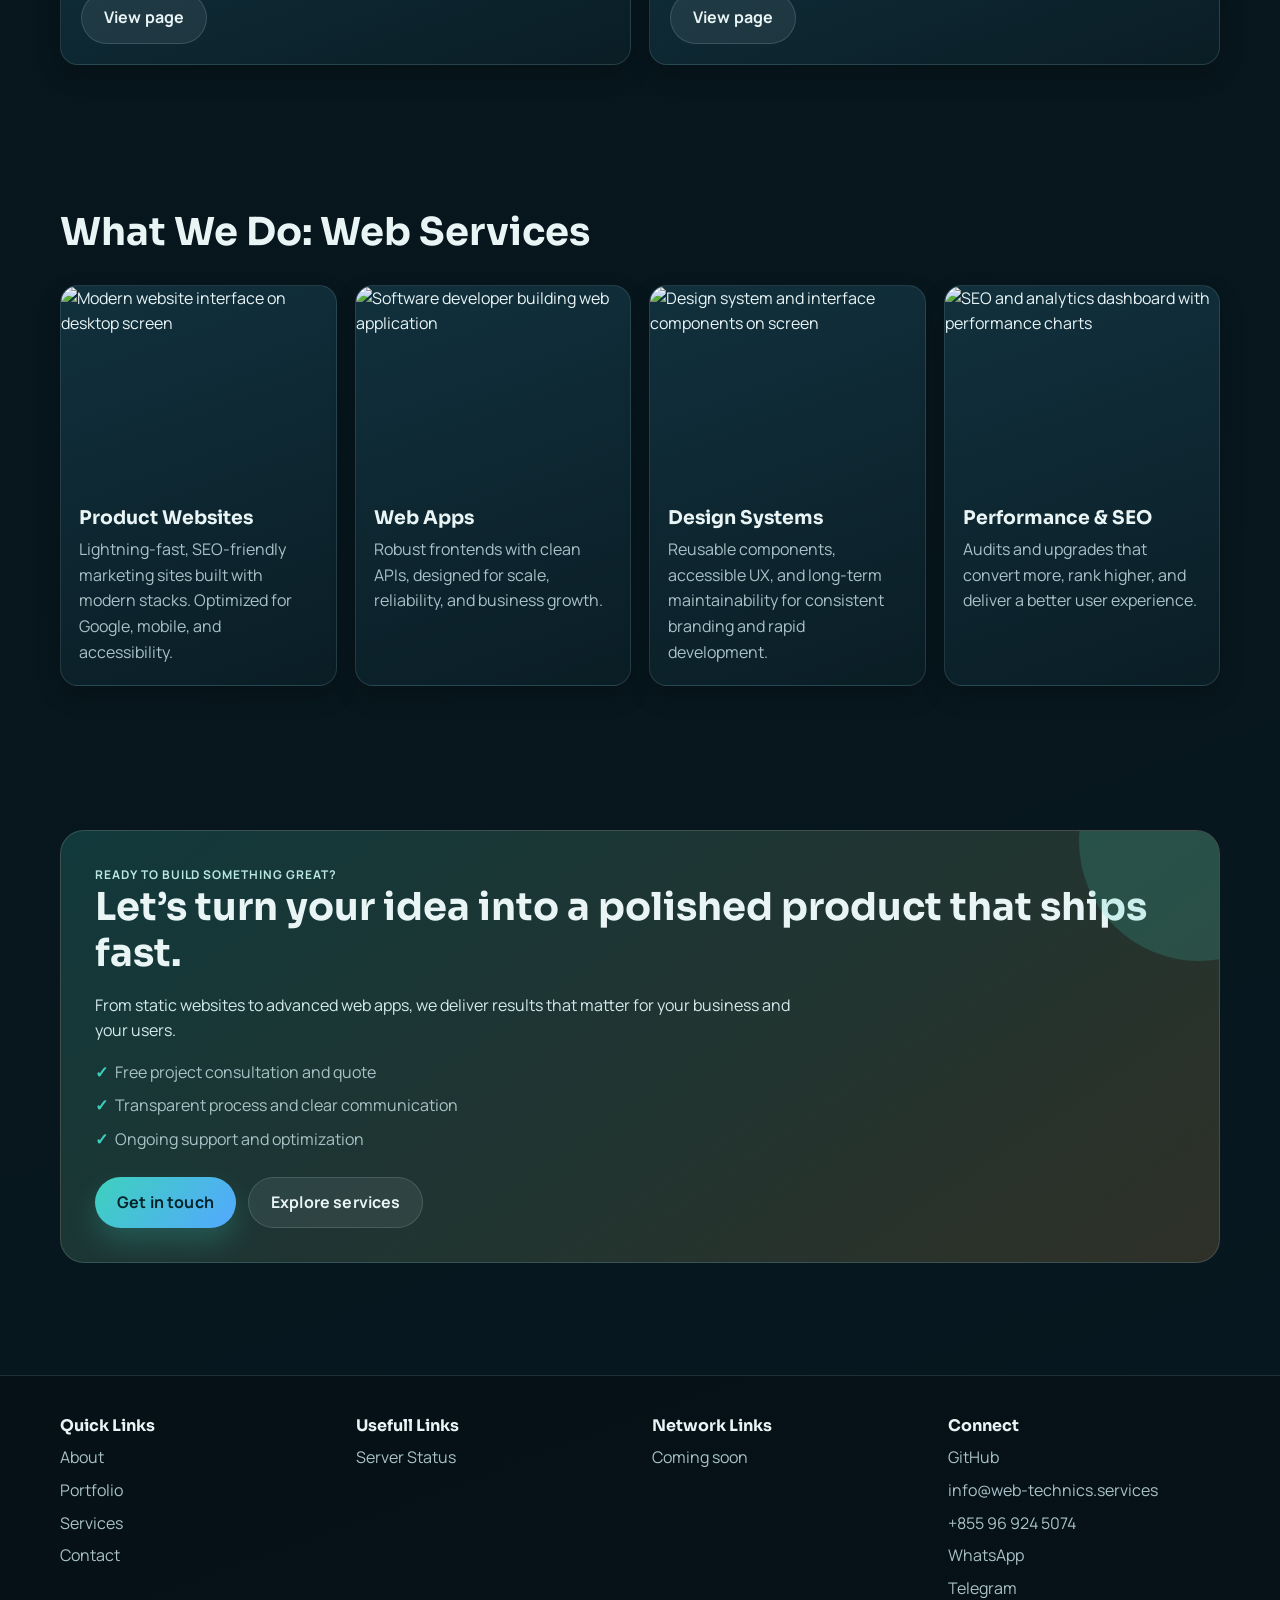
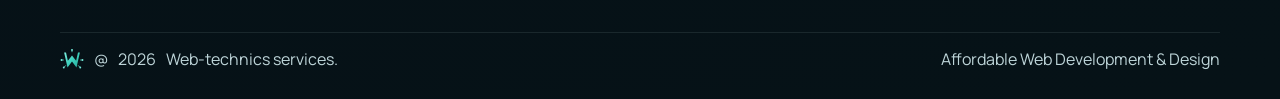
==== commit c025a478: "Refresh site design and expand portfolio Co-authored-by: Copilot <223556219+Copilot@users.noreply.gi" ====
--- a/index.html
+++ b/index.html
@@ -1,27 +1,25 @@
-<!DOCTYPE html>
+<!doctype html>
 <html lang="en">
 <head>
-  <!-- Google tag (gtag.js) -->
-  <script async src="https://www.googletagmanager.com/gtag/js?id=G-G65WTVT0JR"></script>
-  <script>
-    window.dataLayer = window.dataLayer || [];
-    function gtag(){dataLayer.push(arguments);}
-    gtag('js', new Date());
-    gtag('config', 'G-G65WTVT0JR');
-  </script>
   <meta charset="UTF-8">
   <meta name="viewport" content="width=device-width, initial-scale=1.0">
-  <title>Web Technics | Websites &amp; Digital Products from Cambodia</title>
-  <meta name="description" content="Web Technics designs and builds credible, high-performing websites and digital products for businesses and organizations in Cambodia, Belgium, and beyond.">
+  <title>Web Technics | Web Design, Development & SEO in Cambodia</title>
+  <meta name="description" content="Web Technics is a UK-registered web design and development company in Cambodia delivering high-performance websites, web apps, e-commerce, and SEO optimization.">
+  <meta name="keywords" content="web design cambodia, web development cambodia, ecommerce website development, seo optimization, custom web applications, web agency cambodia">
   <meta name="robots" content="index, follow">
-  <link rel="canonical" href="https://web-technics.com/">
+  <link rel="canonical" href="https://web-technics.services/">
   <meta property="og:type" content="website">
   <meta property="og:site_name" content="Web Technics">
-  <meta property="og:title" content="Web Technics | Thoughtful websites, built to move business forward">
-  <meta property="og:description" content="Strategy, design, development, and optimization for ambitious teams in Cambodia, Belgium, and internationally.">
-  <meta property="og:url" content="https://web-technics.com/">
-  <meta property="og:image" content="https://web-technics.com/assets/branding/web-technics-social-card.svg">
+  <meta property="og:title" content="Web Technics | Web Design, Development & SEO in Cambodia">
+  <meta property="og:description" content="Modern websites, web apps, and SEO-focused digital products for businesses, NGOs, and entrepreneurs.">
+  <meta property="og:url" content="https://web-technics.services/">
+  <meta property="og:image" content="https://web-technics.services/assets/branding/web-technics-social-card.svg">
+  <meta property="og:image:alt" content="Web Technics social preview card for web design, development, and SEO services">
   <meta name="twitter:card" content="summary_large_image">
+  <meta name="twitter:title" content="Web Technics | Web Design, Development & SEO in Cambodia">
+  <meta name="twitter:description" content="Fast, scalable, conversion-focused websites and web apps built by Web Technics.">
+  <meta name="twitter:image" content="https://web-technics.services/assets/branding/web-technics-social-card.svg">
+  <meta name="twitter:image:alt" content="Web Technics social preview card for web design, development, and SEO services">
   <link rel="preconnect" href="https://fonts.googleapis.com">
   <link rel="preconnect" href="https://fonts.gstatic.com" crossorigin>
   <link href="https://fonts.googleapis.com/css2?family=Manrope:wght@400;500;600;700;800&family=Sora:wght@500;600;700;800&display=swap" rel="stylesheet">
@@ -32,99 +30,309 @@
       "@context": "https://schema.org",
       "@type": "Organization",
       "name": "Web Technics",
-      "url": "https://web-technics.com/",
-      "logo": "https://web-technics.com/assets/branding/web-technics-logo-horizontal-light.svg",
-      "description": "Web design and development studio operating from Cambodia and serving clients internationally.",
+      "url": "https://web-technics.services/",
+      "logo": "https://web-technics.services/assets/branding/web-technics-logo-horizontal-light.svg",
+      "description": "Web design and development company serving businesses, NGOs, and entrepreneurs from Cambodia.",
+      "email": "info@web-technics.services",
+      "sameAs": [
+        "https://github.com/web-technics",
+        "https://t.me/web_technics_services",
+        "https://wa.me/855965345954"
+      ],
+      "contactPoint": {
+        "@type": "ContactPoint",
+        "contactType": "customer support",
+        "email": "info@web-technics.services",
+        "telephone": "+855969245074",
+        "areaServed": "Worldwide",
+        "availableLanguage": ["English"]
+      }
+    }
+  </script>
+  <script type="application/ld+json">
+    {
+      "@context": "https://schema.org",
+      "@type": "ProfessionalService",
+      "name": "Web Technics",
+      "url": "https://web-technics.services/",
+      "image": "https://web-technics.services/assets/branding/web-technics-social-card.svg",
+      "logo": "https://web-technics.services/assets/branding/web-technics-logo-horizontal-light.svg",
+      "description": "Professional web design, web development, ecommerce, and SEO services for businesses, NGOs, and founders in Cambodia and internationally.",
       "telephone": "+855969245074",
-      "areaServed": ["Cambodia", "Belgium", "United Kingdom", "Worldwide"],
-      "sameAs": ["https://github.com/web-technics", "https://t.me/web_technics_services", "https://wa.me/855965345954"]
+      "email": "info@web-technics.services",
+      "address": {
+        "@type": "PostalAddress",
+        "addressCountry": "KH"
+      },
+      "areaServed": ["Cambodia", "United Kingdom", "Worldwide"],
+      "sameAs": [
+        "https://github.com/web-technics",
+        "https://t.me/web_technics_services",
+        "https://wa.me/855965345954"
+      ]
     }
   </script>
 </head>
 <body>
-  <a class="skip-link" href="#main">Skip to content</a>
   <header class="site-header">
     <div class="container header-inner">
-      <a class="brand" href="index.html" aria-label="Web Technics home"><img class="brand-logo" src="assets/branding/web-technics-logo-horizontal.svg" alt="Web Technics"></a>
-      <button class="menu-toggle" type="button" aria-expanded="false" aria-controls="primary-nav">Menu</button>
-      <nav class="nav-links" id="primary-nav" aria-label="Primary">
-        <a href="services.html">Capabilities</a><a href="portfolio.html">Work</a><a href="about.html">Studio</a><a class="nav-cta" href="contact.html">Start a project</a>
+      <a class="brand" href="index.html" aria-label="Web Technics home">
+        <img class="brand-logo" src="assets/branding/web-technics-logo-horizontal.svg" alt="Web Technics logo">
+      </a>
+      <button class="menu-toggle" aria-expanded="false" aria-label="Open menu">Menu</button>
+      <nav class="nav-links" aria-label="Primary">
+        <a href="services.html">Services</a>
+        <a href="portfolio.html">Portfolio</a>
+        <a href="server-status.html">Server Status</a>
+        <a href="contact.html">Contact</a>
+        <a href="about.html">About</a>
       </nav>
     </div>
   </header>
-  <main id="main">
+
+  <main>
     <section class="hero">
       <div class="container hero-grid">
         <div class="reveal">
-          <span class="eyebrow">Independent web studio · Cambodia to the world</span>
-          <h1>Thoughtful websites, <span class="accent">built to move business forward.</span></h1>
-          <p class="lead">Web Technics brings strategy, design, and engineering together for teams that need a clearer digital presence—not more noise.</p>
-          <div class="actions"><a class="btn" href="contact.html">Start a conversation</a><a class="btn btn-secondary" href="portfolio.html">Explore selected work</a></div>
-        </div>
-        <div class="hero-panel reveal">
-          <div class="hero-panel-copy">
-            <strong>Close collaboration, without borders.</strong>
-            <p>Operating from Cambodia, with client experience across Cambodia, Belgium, and the United Kingdom.</p>
+          <span class="eyebrow">Affordable Web Development & Design</span>
+          <h1>Websites that load fast, rank high, and convert better.</h1>
+          <p class="lead">Looking to get a website? Web Technics offers affordable web development, modern web design, and SEO-optimized digital solutions. We help businesses, NGOs, and entrepreneurs grow online with fast, scalable, and beautiful websites.</p>
+          <ul class="hero-points">
+            <li>Affordable website packages for every business</li>
+            <li>Custom web design and e-commerce solutions</li>
+            <li>Top-rated web developers</li>
+            <li>SEO, Google ranking, and digital marketing</li>
+          </ul>
+          <div class="actions">
+            <a class="btn btn-primary" href="contact.html">Get a free quote</a>
+            <a class="btn btn-secondary" href="portfolio.html">See our work</a>
           </div>
         </div>
-      </div>
-    </section>
-    <div class="trust-strip">
-      <ul class="container trust-list" aria-label="Studio strengths">
-        <li>Strategy before screens</li><li>Accessible by default</li><li>Lean, durable technology</li><li>Direct communication</li>
-      </ul>
-    </div>
-
-    <section class="section section-light">
-      <div class="container">
-        <div class="section-head reveal"><span class="kicker">Capabilities</span><h2>One partner from strategic direction to working product.</h2><p>We connect positioning, experience, engineering, visibility, and long-term improvement around the organization’s goals.</p></div>
+        <div class="hero-media reveal">
+          <div class="hero-image-wrap">
+            <img src="https://images.unsplash.com/photo-1517248135467-4c7edcad34c4?w=1920&q=80" alt="Web agency team working on digital strategy">
+          </div>
+          <div class="floating-chip">UK-registered team serving clients internationally</div>
+        </div>
+      </div>
+    </section>
+
+    <section class="section stats-band">
+      <div class="container reveal">
+        <div class="stats-grid">
+          <article class="stat-card">
+            <p class="stat-value" data-count="150" data-suffix="+">0+</p>
+            <p class="stat-label">Performance improvements delivered</p>
+          </article>
+          <article class="stat-card">
+            <p class="stat-value" data-count="32" data-suffix="+">0+</p>
+            <p class="stat-label">Websites and apps launched</p>
+          </article>
+          <article class="stat-card">
+            <p class="stat-value" data-count="14" data-suffix=" countries">0 countries</p>
+            <p class="stat-label">International client reach</p>
+          </article>
+          <article class="stat-card">
+            <p class="stat-value" data-count="1" data-suffix=" day">0 day</p>
+            <p class="stat-label">Typical response time</p>
+          </article>
+        </div>
+      </div>
+    </section>
+
+    <section class="section">
+      <div class="container">
+        <div class="section-head reveal">
+          <h2>Web Design & Development</h2>
+          <p><strong>Web Technics</strong> is a UK-registered web development company specializing in modern, high-performance websites, web-shops, and custom web applications. We help businesses, NGOs, and entrepreneurs grow online with beautiful, accessible, and SEO-optimized digital solutions.</p>
+        </div>
+        <div class="grid cols-2">
+          <article class="card reveal">
+            <div class="icon-line">🌐</div>
+            <h3>Custom website design</h3>
+            <p>Unique, responsive, and tailored to your brand.</p>
+          </article>
+          <article class="card reveal">
+            <div class="icon-line">🛒</div>
+            <h3>E-commerce & web-shops</h3>
+            <p>Sell online with fast, secure, and scalable solutions.</p>
+          </article>
+          <article class="card reveal">
+            <div class="icon-line">📈</div>
+            <h3>SEO & performance</h3>
+            <p>Optimized for Google, speed, and accessibility.</p>
+          </article>
+          <article class="card reveal">
+            <div class="icon-line">📰</div>
+            <h3>Business & news sites</h3>
+            <p>Blogs, portfolios, and content platforms.</p>
+          </article>
+        </div>
+        <div class="section-head reveal" style="margin-top: 24px;">
+          <p>Registered in the UK, operating from Cambodia, we serve clients internationally. <a href="contact.html" style="color:#bffaf0; text-decoration:underline;">Contact us</a> for a free consultation and discover how we can help your business succeed online.</p>
+        </div>
+      </div>
+    </section>
+
+    <section class="section">
+      <div class="container">
+        <div class="section-head reveal">
+          <h2>Who We Help</h2>
+          <p>We work with small businesses, NGOs, founders, and established teams that need reliable web design, clean engineering, and SEO-ready delivery.</p>
+        </div>
+        <div class="grid cols-3">
+          <article class="card reveal">
+            <h3>SMEs & Local Businesses</h3>
+            <p>Conversion-focused websites that help local businesses generate quality leads and present clear trust signals online.</p>
+          </article>
+          <article class="card reveal">
+            <h3>NGOs & Community Projects</h3>
+            <p>Accessible and informative platforms with clean content structures that help teams communicate impact and attract support.</p>
+          </article>
+          <article class="card reveal">
+            <h3>Startups & Product Teams</h3>
+            <p>Fast launch cycles for landing pages, MVP frontends, and scalable web applications with room for future growth.</p>
+          </article>
+        </div>
+      </div>
+    </section>
+
+    <section class="section">
+      <div class="container">
+        <div class="section-head reveal">
+          <h2>How We Deliver</h2>
+          <p>Our process keeps your project clear, measurable, and aligned with business goals from day one.</p>
+        </div>
         <div class="grid cols-4">
-          <article class="card reveal"><span class="card-number">01</span><h3>Strategy &amp; content</h3><p>Positioning, information architecture, user journeys, and a focused roadmap.</p></article>
-          <article class="card reveal"><span class="card-number">02</span><h3>Design &amp; experience</h3><p>Distinctive, responsive interfaces that make complex information clear and useful.</p></article>
-          <article class="card reveal"><span class="card-number">03</span><h3>Engineering &amp; systems</h3><p>Websites, commerce, bookings, integrations, and custom tools built for real operations.</p></article>
-          <article class="card reveal"><span class="card-number">04</span><h3>Reach &amp; improvement</h3><p>Local visibility, SEO, performance, accessibility, measurement, and ongoing development.</p></article>
-        </div>
-        <div class="actions reveal"><a class="btn" href="services.html">See our capabilities</a></div>
-      </div>
-    </section>
-
-    <section class="section">
-      <div class="container">
-        <div class="section-head reveal"><span class="kicker">Selected work</span><h2>Digital work grounded in real places and real needs.</h2><p>From tourism in Kampot to media in Belgium and electrical services in the UK, each project begins with its own audience and commercial context.</p></div>
-        <div class="project-grid">
-          <article class="project-card reveal"><div class="project-visual"><span class="project-monogram">KG</span></div><div class="project-body"><p class="project-meta">Travel platform · Cambodia</p><h3>Kampot Guide</h3><p>A mobile-first destination and local business guide built around useful discovery and search-ready content.</p><a class="card-link" href="portfolio.html">View project context</a></div></article>
-          <article class="project-card reveal"><div class="project-visual"><span class="project-monogram">FN</span></div><div class="project-body"><p class="project-meta">Media platform · Belgium</p><h3>FikFak News</h3><p>A video-led publishing experience with clear episode discovery, archives, and social sharing paths.</p><a class="card-link" href="portfolio.html">View project context</a></div></article>
-        </div>
-      </div>
-    </section>
-
-    <section class="section section-warm">
-      <div class="container split">
-        <div class="section-head reveal"><span class="kicker">How we work</span><h2>Small team. Clear decisions. No hand-off maze.</h2><p>You work directly with the people shaping and building the project. We keep scope visible, explain trade-offs, and design for what your team can sustain.</p><a class="card-link" href="about.html">Meet the studio</a></div>
+          <article class="card reveal"><h3>1. Discovery</h3><p>We define goals, audience, pages, features, and timeline with practical scope control.</p></article>
+          <article class="card reveal"><h3>2. Design & Architecture</h3><p>We map UX flows, information structure, and visual direction before full implementation.</p></article>
+          <article class="card reveal"><h3>3. Development</h3><p>We build responsive, accessible, and performance-optimized interfaces with clean maintainable code.</p></article>
+          <article class="card reveal"><h3>4. Launch & Growth</h3><p>We deploy, monitor, and refine with SEO and analytics to improve ongoing performance.</p></article>
+        </div>
+      </div>
+    </section>
+
+    <section class="section" style="padding-top: 12px;">
+      <div class="container">
+        <div class="section-head reveal">
+          <h2>Explore Specialized Service Pages</h2>
+          <p>We built dedicated pages for the search topics clients actually use when looking for a web partner in Cambodia.</p>
+        </div>
         <div class="grid cols-2">
-          <article class="card reveal"><span class="card-number">01</span><h3>Understand</h3><p>Goals, audiences, constraints, and the job the website needs to do.</p></article>
-          <article class="card reveal"><span class="card-number">02</span><h3>Shape</h3><p>Structure, language, and visual direction before development begins.</p></article>
-          <article class="card reveal"><span class="card-number">03</span><h3>Build</h3><p>Responsive, accessible implementation with regular review points.</p></article>
-          <article class="card reveal"><span class="card-number">04</span><h3>Launch & learn</h3><p>Deployment, quality checks, and focused improvements after release.</p></article>
+          <article class="card reveal">
+            <h3>Web Design Cambodia</h3>
+            <p>Custom business websites designed for speed, trust, and lead generation.</p>
+            <div class="actions"><a class="btn btn-secondary" href="web-design-cambodia.html">View page</a></div>
+          </article>
+          <article class="card reveal">
+            <h3>E-Commerce Development Cambodia</h3>
+            <p>Online stores, payment flows, and conversion-focused product experiences.</p>
+            <div class="actions"><a class="btn btn-secondary" href="ecommerce-development-cambodia.html">View page</a></div>
+          </article>
+          <article class="card reveal">
+            <h3>SEO Services Cambodia</h3>
+            <p>Technical SEO, content structure, and performance work aimed at stronger rankings.</p>
+            <div class="actions"><a class="btn btn-secondary" href="seo-services-cambodia.html">View page</a></div>
+          </article>
+          <article class="card reveal">
+            <h3>NGO Web Design Cambodia</h3>
+            <p>Clear, accessible websites for nonprofits, campaigns, and community organizations.</p>
+            <div class="actions"><a class="btn btn-secondary" href="ngo-web-design-cambodia.html">View page</a></div>
+          </article>
+        </div>
+      </div>
+    </section>
+
+    <section class="section">
+      <div class="container">
+        <div class="section-head reveal">
+          <h2>What We Do: Web Services</h2>
+        </div>
+        <div class="grid cols-4">
+          <article class="card media-card reveal">
+            <img src="https://images.unsplash.com/photo-1467232004584-a241de8bcf5d?w=800&h=480&fit=crop&q=80" alt="Modern website interface on desktop screen">
+            <div class="media-body">
+              <h3>Product Websites</h3>
+              <p>Lightning-fast, SEO-friendly marketing sites built with modern stacks. Optimized for Google, mobile, and accessibility.</p>
+            </div>
+          </article>
+          <article class="card media-card reveal">
+            <img src="https://images.unsplash.com/photo-1518773553398-650c184e0bb3?w=800&h=480&fit=crop&q=80" alt="Software developer building web application">
+            <div class="media-body">
+              <h3>Web Apps</h3>
+              <p>Robust frontends with clean APIs, designed for scale, reliability, and business growth.</p>
+            </div>
+          </article>
+          <article class="card media-card reveal">
+            <img src="https://images.unsplash.com/photo-1545239351-1141bd82e8a6?w=800&h=480&fit=crop&q=80" alt="Design system and interface components on screen">
+            <div class="media-body">
+              <h3>Design Systems</h3>
+              <p>Reusable components, accessible UX, and long-term maintainability for consistent branding and rapid development.</p>
+            </div>
+          </article>
+          <article class="card media-card reveal">
+            <img src="https://images.unsplash.com/photo-1551281044-8b7cf06c5df6?w=800&h=480&fit=crop&q=80" alt="SEO and analytics dashboard with performance charts">
+            <div class="media-body">
+              <h3>Performance & SEO</h3>
+              <p>Audits and upgrades that convert more, rank higher, and deliver a better user experience.</p>
+            </div>
+          </article>
         </div>
       </div>
     </section>
 
     <section class="section">
       <div class="container reveal">
-        <div class="cta-band"><span class="kicker">Have a project in mind?</span><h2>Let’s make the next version of your digital presence count.</h2><p>Share where you are now, what needs to change, and what success should look like.</p><div class="actions"><a class="btn" href="contact.html">Tell us about it</a><a class="btn btn-secondary" href="https://web-technics.services/" target="_blank" rel="noreferrer">Looking for service packages?</a></div></div>
+        <div class="cta-band">
+          <p class="kicker">Ready to build something great?</p>
+          <h2>Let’s turn your idea into a polished product that ships fast.</h2>
+          <p style="margin-top: 12px; color: #d4eaed; max-width: 720px;">From static websites to advanced web apps, we deliver results that matter for your business and your users.</p>
+          <ul class="list-clean">
+            <li>Free project consultation and quote</li>
+            <li>Transparent process and clear communication</li>
+            <li>Ongoing support and optimization</li>
+          </ul>
+          <div class="actions">
+            <a class="btn btn-primary" href="contact.html">Get in touch</a>
+            <a class="btn btn-secondary" href="services.html">Explore services</a>
+          </div>
+        </div>
       </div>
     </section>
   </main>
+
   <footer class="site-footer">
     <div class="container footer-grid">
-      <div class="footer-col footer-intro"><img class="brand-logo" src="assets/branding/web-technics-logo-horizontal.svg" alt="Web Technics"><p>Web strategy, design, and development from Cambodia for teams in Belgium and beyond.</p></div>
-      <div class="footer-col"><h2>Explore</h2><a href="portfolio.html">Selected work</a><a href="services.html">Capabilities</a><a href="about.html">Studio</a><a href="contact.html">Contact</a></div>
-      <div class="footer-col"><h2>Service offers</h2><a href="https://web-technics.services/web-design-cambodia.html">Web design Cambodia</a><a href="https://web-technics.services/ecommerce-development-cambodia.html">E-commerce</a><a href="https://web-technics.services/seo-services-cambodia.html">SEO</a><a href="https://web-technics.services/ngo-web-design-cambodia.html">NGO websites</a></div>
-      <div class="footer-col"><h2>Connect</h2><a href="contact.html" data-email-link rel="nofollow">Email Web Technics</a><a href="tel:+855969245074">+855 96 924 5074</a><a href="https://wa.me/855965345954" target="_blank" rel="noreferrer">WhatsApp</a><a href="https://github.com/web-technics" target="_blank" rel="noreferrer">GitHub</a></div>
+      <div class="footer-col">
+        <h3>Quick Links</h3>
+        <a href="about.html">About</a>
+        <a href="portfolio.html">Portfolio</a>
+        <a href="services.html">Services</a>
+        <a href="contact.html">Contact</a>
+      </div>
+      <div class="footer-col">
+        <h3>Usefull Links</h3>
+        <a href="server-status.html">Server Status</a>
+      </div>
+      <div class="footer-col">
+        <h3>Network Links</h3>
+        <a href="#">Coming soon</a>
+      </div>
+      <div class="footer-col">
+        <h3>Connect</h3>
+        <a href="https://github.com/web-technics" target="_blank" rel="noreferrer">GitHub</a>
+        <a href="mailto:info@web-technics.services">info@web-technics.services</a>
+        <a href="tel:+855969245074">+855 96 924 5074</a>
+        <a href="https://wa.me/855965345954" target="_blank" rel="noreferrer">WhatsApp</a>
+        <a href="https://t.me/web_technics_services" target="_blank" rel="noreferrer">Telegram</a>
+      </div>
     </div>
-    <div class="container footer-bottom"><p class="footer-signature"><img class="footer-logo" src="assets/branding/web-technics-icon-favicon.svg" alt="">© <span data-year></span> Web Technics.</p><p>Operating from Cambodia · Working internationally</p></div>
+    <div class="container footer-bottom">
+      <p class="footer-signature"><img class="footer-logo" src="assets/branding/web-technics-icon-favicon.svg" alt="Web Technics icon">@<span data-year></span> Web-technics services.</p>
+      <p>Affordable Web Development & Design</p>
+    </div>
   </footer>
+
   <script src="app.js"></script>
 </body>
 </html>
--- a/styles.css
+++ b/styles.css
@@ -1,20 +1,17 @@
 :root {
-  --ink: #07191f;
-  --ink-soft: #0c2932;
-  --paper: #f5f0e8;
-  --paper-2: #fffaf2;
-  --teal: #1aa995;
-  --teal-light: #83e5d7;
-  --orange: #ef9850;
-  --blue: #438cd6;
-  --text: #f3f8f7;
+  --bg: #061217;
+  --bg-soft: #0b1f27;
+  --card: #0f2731;
+  --card-2: #133542;
+  --text: #e9f4f5;
   --muted: #a9c2c7;
-  --dark-text: #132b31;
-  --dark-muted: #5d7074;
-  --line: rgba(181, 213, 214, 0.2);
-  --radius: 20px;
-  --container: min(1180px, calc(100vw - 40px));
-  --shadow: 0 24px 70px rgba(2, 18, 23, 0.22);
+  --line: #1e4657;
+  --brand: #3ed1bd;
+  --brand-2: #ffb55a;
+  --danger: #f06f62;
+  --radius: 18px;
+  --shadow-lg: 0 30px 60px rgba(0, 0, 0, 0.35);
+  --container: min(1160px, 92vw);
 }
 
 * {
@@ -27,27 +24,24 @@
 
 body {
   margin: 0;
+  font-family: "Manrope", "Segoe UI", sans-serif;
   color: var(--text);
-  background: var(--ink);
-  font-family: "Manrope", "Segoe UI", sans-serif;
-  line-height: 1.65;
-}
-
-body::before {
+  background:
+    radial-gradient(circle at 8% -10%, rgba(62, 209, 189, 0.25), transparent 35%),
+    radial-gradient(circle at 90% 8%, rgba(255, 181, 90, 0.22), transparent 28%),
+    linear-gradient(160deg, var(--bg) 0%, #081820 100%);
+  line-height: 1.6;
+}
+
+#scroll-progress {
   position: fixed;
-  inset: 0;
-  z-index: -1;
-  content: "";
-  pointer-events: none;
-  background:
-    radial-gradient(circle at 8% 2%, rgba(26, 169, 149, 0.2), transparent 30rem),
-    radial-gradient(circle at 92% 15%, rgba(239, 152, 80, 0.13), transparent 26rem),
-    linear-gradient(150deg, #07191f 0%, #0a242c 55%, #07191f 100%);
-}
-
-::selection {
-  color: #062229;
-  background: var(--teal-light);
+  top: 0;
+  left: 0;
+  width: 0;
+  height: 3px;
+  z-index: 999;
+  background: linear-gradient(90deg, var(--brand), var(--brand-2));
+  box-shadow: 0 0 16px rgba(62, 209, 189, 0.6);
 }
 
 a {
@@ -56,36 +50,8 @@
 }
 
 img {
+  max-width: 100%;
   display: block;
-  max-width: 100%;
-}
-
-button,
-input,
-select,
-textarea {
-  font: inherit;
-}
-
-:focus-visible {
-  outline: 3px solid var(--orange);
-  outline-offset: 4px;
-}
-
-.skip-link {
-  position: fixed;
-  top: 10px;
-  left: 10px;
-  z-index: 1000;
-  padding: 10px 14px;
-  color: var(--ink);
-  background: var(--paper-2);
-  border-radius: 10px;
-  transform: translateY(-150%);
-}
-
-.skip-link:focus {
-  transform: translateY(0);
 }
 
 .container {
@@ -97,709 +63,838 @@
   position: sticky;
   top: 0;
   z-index: 100;
-  border-bottom: 1px solid rgba(181, 213, 214, 0.14);
-  background: rgba(7, 25, 31, 0.9);
-  backdrop-filter: blur(18px);
+  backdrop-filter: blur(14px);
+  background: rgba(6, 18, 23, 0.74);
+  border-bottom: 1px solid rgba(169, 194, 199, 0.14);
 }
 
 .header-inner {
-  min-height: 78px;
+  min-height: 76px;
   display: flex;
   align-items: center;
   justify-content: space-between;
-  gap: 28px;
+  gap: 24px;
 }
 
 .brand {
   display: inline-flex;
   align-items: center;
+  gap: 0;
+  font-family: "Sora", "Segoe UI", sans-serif;
+  font-size: 1.05rem;
+  font-weight: 700;
+  letter-spacing: 0.02em;
 }
 
 .brand-logo {
+  height: 50px;
   width: auto;
-  height: 48px;
+  display: block;
 }
 
 .nav-links {
   display: flex;
+  gap: 22px;
   align-items: center;
-  gap: 6px;
 }
 
 .nav-links a {
-  padding: 9px 13px;
-  border-radius: 999px;
-  color: var(--muted);
-  font-weight: 700;
-  font-size: 0.9rem;
+  color: var(--muted);
+  font-weight: 600;
+  transition: color 0.24s ease;
 }
 
 .nav-links a:hover,
 .nav-links a.active {
   color: var(--text);
-  background: rgba(131, 229, 215, 0.1);
-}
-
-.nav-links .nav-cta {
-  margin-left: 8px;
-  color: #062229;
-  background: var(--teal-light);
-}
-
-.nav-links .nav-cta:hover,
-.nav-links .nav-cta.active {
-  color: #062229;
-  background: #a5eee3;
+}
+
+.nav-links a {
+  position: relative;
+}
+
+.nav-links a::after {
+  content: "";
+  position: absolute;
+  left: 0;
+  bottom: -6px;
+  width: 100%;
+  height: 2px;
+  transform: scaleX(0);
+  transform-origin: center;
+  transition: transform 0.22s ease;
+  background: linear-gradient(90deg, var(--brand), var(--brand-2));
+}
+
+.nav-links a:hover::after,
+.nav-links a.active::after {
+  transform: scaleX(1);
 }
 
 .menu-toggle {
   display: none;
-  padding: 8px 13px;
+  border: 1px solid rgba(169, 194, 199, 0.34);
+  border-radius: 999px;
+  padding: 7px 12px;
+  background: rgba(9, 24, 31, 0.85);
   color: var(--text);
-  background: transparent;
-  border: 1px solid var(--line);
+  font-size: 0.88rem;
+  font-weight: 700;
+  letter-spacing: 0.04em;
+  text-transform: uppercase;
+  cursor: pointer;
+}
+
+.btn {
+  display: inline-flex;
+  align-items: center;
+  justify-content: center;
+  gap: 8px;
+  border: 0;
   border-radius: 999px;
+  font-weight: 700;
+  letter-spacing: 0.01em;
+  padding: 12px 22px;
   cursor: pointer;
+  transition: transform 0.2s ease, box-shadow 0.25s ease, background 0.25s ease;
+}
+
+.btn:hover {
+  transform: translateY(-2px);
+}
+
+.btn-primary {
+  background: linear-gradient(130deg, var(--brand), #53a8ff);
+  color: #032329;
+  box-shadow: 0 14px 28px rgba(62, 209, 189, 0.22);
+}
+
+.btn-secondary {
+  background: rgba(169, 194, 199, 0.11);
+  border: 1px solid rgba(169, 194, 199, 0.2);
+  color: var(--text);
 }
 
 .hero {
-  padding: clamp(70px, 9vw, 126px) 0 72px;
-}
-
-.hero-grid,
-.split {
-  display: grid;
-  grid-template-columns: 1.08fr 0.92fr;
-  gap: clamp(36px, 7vw, 90px);
+  padding: 80px 0 44px;
+}
+
+.hero-grid {
+  display: grid;
+  grid-template-columns: 1.05fr 0.95fr;
+  gap: 36px;
   align-items: center;
-}
-
-.eyebrow,
-.kicker {
-  color: var(--teal-light);
-  font-size: 0.76rem;
-  font-weight: 800;
-  letter-spacing: 0.13em;
-  text-transform: uppercase;
 }
 
 .eyebrow {
   display: inline-flex;
   align-items: center;
   gap: 9px;
-}
-
-.eyebrow::before {
-  width: 26px;
-  height: 2px;
-  content: "";
-  background: var(--orange);
+  border: 1px solid rgba(62, 209, 189, 0.34);
+  border-radius: 999px;
+  color: #bffaf0;
+  font-size: 0.8rem;
+  text-transform: uppercase;
+  letter-spacing: 0.1em;
+  font-weight: 700;
+  padding: 6px 12px;
 }
 
 h1,
 h2,
 h3 {
+  line-height: 1.2;
   margin: 0;
   font-family: "Sora", "Segoe UI", sans-serif;
-  line-height: 1.12;
-  text-wrap: balance;
 }
 
 h1 {
-  max-width: 900px;
-  margin-top: 19px;
-  font-size: clamp(2.55rem, 6vw, 5.5rem);
-  letter-spacing: -0.055em;
+  font-size: clamp(2rem, 4.6vw, 3.9rem);
+  margin-top: 18px;
 }
 
 h2 {
-  margin-bottom: 17px;
-  font-size: clamp(1.9rem, 4vw, 3.5rem);
-  letter-spacing: -0.04em;
-}
-
-h3 {
-  font-size: 1.14rem;
+  font-size: clamp(1.45rem, 3vw, 2.5rem);
+  margin-bottom: 16px;
 }
 
 p {
   margin: 0;
 }
 
-.lead,
-.page-hero p {
-  max-width: 730px;
-  margin-top: 22px;
-  color: #c6d9dc;
-  font-size: clamp(1.05rem, 2vw, 1.24rem);
-}
-
-.accent {
-  color: var(--teal-light);
+.lead {
+  margin-top: 16px;
+  color: #d5e4e7;
+  font-size: clamp(1rem, 1.8vw, 1.2rem);
+}
+
+.hero-points {
+  margin: 24px 0;
+  padding: 0;
+  list-style: none;
+  display: grid;
+  gap: 8px;
+}
+
+.hero-points li {
+  color: var(--muted);
+  position: relative;
+  padding-left: 20px;
+}
+
+.hero-points li::before {
+  content: "";
+  width: 8px;
+  height: 8px;
+  border-radius: 50%;
+  background: var(--brand);
+  position: absolute;
+  left: 0;
+  top: 10px;
 }
 
 .actions {
+  margin-top: 24px;
   display: flex;
   flex-wrap: wrap;
   gap: 12px;
-  margin-top: 28px;
-}
-
-.btn {
+}
+
+.hero-media {
+  position: relative;
+}
+
+.hero-image-wrap {
+  border-radius: 26px;
+  overflow: hidden;
+  box-shadow: var(--shadow-lg);
+  border: 1px solid rgba(169, 194, 199, 0.19);
+}
+
+.hero-image-wrap img {
+  width: 100%;
+  min-height: 380px;
+  object-fit: cover;
+}
+
+.floating-chip {
+  position: absolute;
+  right: 16px;
+  bottom: 18px;
+  background: rgba(6, 18, 23, 0.85);
+  border: 1px solid rgba(255, 181, 90, 0.38);
+  border-radius: 14px;
+  padding: 12px 14px;
+  font-size: 0.88rem;
+}
+
+.section {
+  padding: 72px 0;
+}
+
+.section-head {
+  max-width: 760px;
+  margin-bottom: 30px;
+}
+
+.section-head p {
+  color: var(--muted);
+}
+
+.grid {
+  display: grid;
+  gap: 18px;
+}
+
+.cols-2 {
+  grid-template-columns: repeat(2, minmax(0, 1fr));
+}
+
+.cols-3 {
+  grid-template-columns: repeat(3, minmax(0, 1fr));
+}
+
+.cols-4 {
+  grid-template-columns: repeat(4, minmax(0, 1fr));
+}
+
+.card {
+  background: linear-gradient(160deg, rgba(19, 53, 66, 0.88), rgba(11, 31, 39, 0.88));
+  border: 1px solid rgba(169, 194, 199, 0.16);
+  border-radius: var(--radius);
+  padding: 20px;
+  box-shadow: 0 10px 24px rgba(0, 0, 0, 0.2);
+  transition: transform 0.24s ease, border-color 0.24s ease, box-shadow 0.24s ease;
+}
+
+.card:hover {
+  transform: translateY(-4px);
+  border-color: rgba(62, 209, 189, 0.4);
+  box-shadow: 0 20px 34px rgba(0, 0, 0, 0.28);
+}
+
+.card h3 {
+  font-size: 1.18rem;
+  margin-bottom: 8px;
+}
+
+.card p {
+  color: var(--muted);
+}
+
+.icon-line {
+  font-size: 1.45rem;
+  margin-bottom: 10px;
+}
+
+.media-card {
+  overflow: hidden;
+  padding: 0;
+}
+
+.sponsored-card {
+  position: relative;
+  border-color: rgba(255, 181, 90, 0.72);
+  box-shadow:
+    0 16px 34px rgba(0, 0, 0, 0.3),
+    0 0 22px rgba(255, 181, 90, 0.16);
+  animation: sponsored-glow 3s ease-in-out infinite;
+}
+
+.sponsored-card:hover {
+  border-color: var(--brand-2);
+  box-shadow:
+    0 22px 42px rgba(0, 0, 0, 0.34),
+    0 0 30px rgba(255, 181, 90, 0.28);
+}
+
+.sponsor-badge {
+  position: absolute;
+  top: 14px;
+  right: 14px;
+  z-index: 1;
+  padding: 7px 12px;
+  border: 1px solid rgba(255, 255, 255, 0.3);
+  border-radius: 999px;
+  color: #2c1800;
+  background: linear-gradient(130deg, var(--brand-2), #ffe08a);
+  box-shadow: 0 8px 20px rgba(0, 0, 0, 0.3);
+  font-size: 0.76rem;
+  font-weight: 800;
+  letter-spacing: 0.06em;
+  text-transform: uppercase;
+}
+
+@keyframes sponsored-glow {
+  0%,
+  100% {
+    box-shadow:
+      0 16px 34px rgba(0, 0, 0, 0.3),
+      0 0 16px rgba(255, 181, 90, 0.12);
+  }
+
+  50% {
+    box-shadow:
+      0 18px 38px rgba(0, 0, 0, 0.32),
+      0 0 30px rgba(255, 181, 90, 0.3);
+  }
+}
+
+.media-card img {
+  transition: transform 0.42s ease;
+}
+
+.media-card:hover img {
+  transform: scale(1.05);
+}
+
+.media-card img {
+  width: 100%;
+  height: 205px;
+  object-fit: cover;
+}
+
+.media-body {
+  padding: 16px 18px 20px;
+}
+
+.stats-band {
+  margin-top: -8px;
+}
+
+.stats-grid {
+  display: grid;
+  grid-template-columns: repeat(4, minmax(0, 1fr));
+  gap: 12px;
+}
+
+.stat-card {
+  padding: 18px;
+  border-radius: 16px;
+  border: 1px solid rgba(169, 194, 199, 0.18);
+  background: rgba(11, 31, 39, 0.7);
+}
+
+.stat-value {
+  font-family: "Sora", "Segoe UI", sans-serif;
+  font-size: clamp(1.4rem, 2.8vw, 2.1rem);
+  font-weight: 800;
+  line-height: 1.1;
+}
+
+.stat-label {
+  margin-top: 5px;
+  color: var(--muted);
+  font-size: 0.9rem;
+}
+
+.cta-band {
+  position: relative;
+  overflow: hidden;
+  border-radius: 24px;
+  border: 1px solid rgba(169, 194, 199, 0.2);
+  background: linear-gradient(145deg, rgba(62, 209, 189, 0.19), rgba(255, 181, 90, 0.16));
+  padding: 34px;
+}
+
+.cta-band::after {
+  content: "";
+  position: absolute;
+  width: 240px;
+  height: 240px;
+  right: -100px;
+  top: -110px;
+  border-radius: 50%;
+  background: rgba(62, 209, 189, 0.18);
+}
+
+.status-hero {
+  display: grid;
+  grid-template-columns: 1.1fr 0.9fr;
+  gap: 18px;
+  align-items: stretch;
+}
+
+.status-panel {
+  display: grid;
+  gap: 14px;
+}
+
+.status-banner {
+  border: 1px solid rgba(62, 209, 189, 0.22);
+  background: linear-gradient(145deg, rgba(62, 209, 189, 0.16), rgba(11, 31, 39, 0.88));
+  border-radius: 20px;
+  padding: 22px;
+}
+
+.status-badges {
+  display: flex;
+  flex-wrap: wrap;
+  gap: 8px;
+  margin-top: 14px;
+}
+
+.status-badge {
   display: inline-flex;
-  min-height: 48px;
   align-items: center;
-  justify-content: center;
-  gap: 9px;
-  padding: 11px 20px;
-  color: var(--ink);
-  background: var(--teal-light);
-  border: 1px solid transparent;
+  gap: 8px;
   border-radius: 999px;
+  border: 1px solid rgba(169, 194, 199, 0.2);
+  background: rgba(6, 18, 23, 0.45);
+  color: #d7ecee;
+  padding: 7px 12px;
+  font-size: 0.82rem;
+  font-weight: 700;
+}
+
+.status-dot {
+  width: 8px;
+  height: 8px;
+  border-radius: 50%;
+  background: #3ed1bd;
+  box-shadow: 0 0 0 4px rgba(62, 209, 189, 0.12);
+}
+
+.status-grid {
+  display: grid;
+  gap: 14px;
+  grid-template-columns: repeat(3, minmax(0, 1fr));
+}
+
+.status-card {
+  padding: 20px;
+  border-radius: 18px;
+  border: 1px solid rgba(169, 194, 199, 0.16);
+  background: linear-gradient(160deg, rgba(19, 53, 66, 0.86), rgba(11, 31, 39, 0.86));
+}
+
+.status-summary-card {
+  display: grid;
+  gap: 16px;
+}
+
+.status-summary-grid {
+  display: grid;
+  gap: 12px;
+}
+
+.metric-row {
+  display: flex;
+  align-items: flex-start;
+  justify-content: space-between;
+  gap: 16px;
+  padding: 16px 18px;
+  border-radius: 16px;
+  border: 1px solid rgba(169, 194, 199, 0.16);
+  background: rgba(6, 18, 23, 0.34);
+}
+
+.metric-row-primary {
+  background: linear-gradient(145deg, rgba(62, 209, 189, 0.16), rgba(6, 18, 23, 0.34));
+  border-color: rgba(62, 209, 189, 0.22);
+}
+
+.metric-label {
+  font-size: 0.78rem;
+  text-transform: uppercase;
+  letter-spacing: 0.08em;
+  color: #b8e7e1;
+  margin-bottom: 6px;
+}
+
+.metric-detail {
+  color: var(--muted);
+  line-height: 1.45;
+}
+
+.metric-value {
+  font-family: "Sora", "Segoe UI", sans-serif;
+  font-size: clamp(1.25rem, 2.3vw, 1.8rem);
   font-weight: 800;
-  cursor: pointer;
-  transition: transform 180ms ease, background 180ms ease;
-}
-
-.btn::after {
-  content: "↗";
-}
-
-.btn:hover {
-  background: #a6eee4;
-  transform: translateY(-2px);
-}
-
-.btn-secondary {
+  line-height: 1;
   color: var(--text);
-  background: transparent;
-  border-color: rgba(181, 213, 214, 0.28);
-}
-
-.btn-secondary:hover {
-  background: rgba(181, 213, 214, 0.1);
-}
-
-.hero-panel {
-  position: relative;
-  min-height: 470px;
-  overflow: hidden;
-  border: 1px solid var(--line);
-  border-radius: 34px;
-  background:
-    linear-gradient(145deg, rgba(26, 169, 149, 0.18), transparent 60%),
-    repeating-linear-gradient(90deg, transparent 0 58px, rgba(181, 213, 214, 0.055) 59px 60px),
-    repeating-linear-gradient(0deg, transparent 0 58px, rgba(181, 213, 214, 0.055) 59px 60px),
-    var(--ink-soft);
-  box-shadow: var(--shadow);
-}
-
-.hero-panel::before {
-  position: absolute;
-  top: 13%;
-  right: -13%;
-  width: 78%;
-  aspect-ratio: 1;
-  content: "";
-  border: 2px solid rgba(131, 229, 215, 0.42);
-  border-radius: 50%;
-  box-shadow: 0 0 0 38px rgba(131, 229, 215, 0.05), 0 0 0 78px rgba(239, 152, 80, 0.04);
-}
-
-.hero-panel-copy {
-  position: absolute;
-  right: 28px;
-  bottom: 28px;
-  left: 28px;
-  padding: 22px;
-  border: 1px solid rgba(181, 213, 214, 0.2);
+  white-space: nowrap;
+}
+
+.status-value {
+  font-family: "Sora", "Segoe UI", sans-serif;
+  font-size: clamp(1.5rem, 3vw, 2.3rem);
+  font-weight: 800;
+  line-height: 1.1;
+}
+
+.status-subtext {
+  margin-top: 6px;
+  color: var(--muted);
+  font-size: 0.92rem;
+}
+
+.stack-grid {
+  display: grid;
+  gap: 14px;
+  grid-template-columns: repeat(4, minmax(0, 1fr));
+}
+
+.stack-item {
+  border: 1px solid rgba(169, 194, 199, 0.16);
+  border-radius: 16px;
+  background: rgba(6, 18, 23, 0.35);
+  padding: 18px;
+}
+
+.stack-item .stack-title {
+  font-size: 0.78rem;
+  text-transform: uppercase;
+  letter-spacing: 0.08em;
+  color: #b8e7e1;
+}
+
+.stack-item .stack-value {
+  margin-top: 6px;
+  font-size: 1.05rem;
+  font-weight: 700;
+  color: var(--text);
+}
+
+.security-grid {
+  display: grid;
+  gap: 14px;
+  grid-template-columns: repeat(3, minmax(0, 1fr));
+}
+
+.security-card {
+  border: 1px solid rgba(169, 194, 199, 0.16);
   border-radius: 18px;
-  background: rgba(7, 25, 31, 0.86);
-  backdrop-filter: blur(12px);
-}
-
-.hero-panel-copy strong {
-  display: block;
-  margin-bottom: 6px;
-  font-family: "Sora", sans-serif;
-  font-size: 1.15rem;
-}
-
-.hero-panel-copy p {
-  color: var(--muted);
-}
-
-.trust-strip {
-  padding: 20px 0;
-  border-block: 1px solid rgba(181, 213, 214, 0.12);
-  background: rgba(4, 18, 23, 0.45);
-}
-
-.trust-list {
-  display: flex;
-  justify-content: space-between;
-  gap: 22px;
-  margin: 0;
+  background: linear-gradient(160deg, rgba(19, 53, 66, 0.84), rgba(11, 31, 39, 0.84));
+  padding: 20px;
+}
+
+.security-icon {
+  font-size: 1.5rem;
+  margin-bottom: 10px;
+}
+
+.status-note {
+  display: grid;
+  gap: 8px;
+  margin-top: 12px;
+  color: var(--muted);
+}
+
+.status-note strong {
+  color: var(--text);
+}
+
+.list-clean {
+  margin: 16px 0 0;
   padding: 0;
   list-style: none;
-  color: #c9dcde;
+  display: grid;
+  gap: 8px;
+}
+
+.list-clean li {
+  color: var(--muted);
+  padding-left: 20px;
+  position: relative;
+}
+
+.list-clean li::before {
+  content: "✓";
+  position: absolute;
+  left: 0;
+  color: var(--brand);
   font-weight: 700;
 }
 
-.trust-list li::before {
-  margin-right: 9px;
-  color: var(--orange);
-  content: "◆";
-  font-size: 0.65rem;
-}
-
-.section {
-  padding: clamp(68px, 9vw, 118px) 0;
-}
-
-.section-light {
-  color: var(--dark-text);
-  background: var(--paper);
-}
-
-.section-warm {
-  color: var(--dark-text);
-  background: var(--paper-2);
-}
-
-.section-head {
-  max-width: 760px;
-  margin-bottom: 38px;
-}
-
-.section-head p,
-.section-light .card p,
-.section-warm .card p {
-  color: var(--dark-muted);
-}
-
-.grid {
-  display: grid;
-  gap: 18px;
-}
-
-.cols-2 {
-  grid-template-columns: repeat(2, minmax(0, 1fr));
-}
-
-.cols-3 {
-  grid-template-columns: repeat(3, minmax(0, 1fr));
-}
-
-.cols-4 {
-  grid-template-columns: repeat(4, minmax(0, 1fr));
-}
-
-.card {
-  padding: 26px;
-  border: 1px solid var(--line);
-  border-radius: var(--radius);
-  background: rgba(12, 41, 50, 0.72);
-}
-
-.section-light .card,
-.section-warm .card {
-  border-color: rgba(19, 43, 49, 0.12);
-  background: rgba(255, 255, 255, 0.62);
-}
-
-.card-number {
-  display: block;
-  margin-bottom: 46px;
-  color: var(--teal);
-  font-family: "Sora", sans-serif;
-  font-size: 0.82rem;
-  font-weight: 800;
-}
-
-.card h3 {
-  margin-bottom: 10px;
-}
-
-.card p {
-  color: var(--muted);
-}
-
-.card-link {
-  display: inline-block;
-  margin-top: 20px;
-  color: var(--teal-light);
-  font-weight: 800;
-}
-
-.section-light .card-link,
-.section-warm .card-link {
-  color: #087e70;
-}
-
-.card-link::after {
-  margin-left: 7px;
-  content: "→";
-}
-
-.featured-offer {
-  position: relative;
-  border-color: rgba(26, 169, 149, 0.48) !important;
-  box-shadow: inset 0 3px 0 var(--teal);
-}
-
-.project-grid {
-  display: grid;
-  grid-template-columns: repeat(2, minmax(0, 1fr));
-  gap: 22px;
-}
-
-.project-card {
-  overflow: hidden;
-  color: var(--text);
-  background: var(--ink-soft);
-  border: 1px solid var(--line);
-  border-radius: 24px;
-}
-
-.project-visual {
-  min-height: 250px;
-  display: grid;
-  place-items: end start;
-  padding: 24px;
-  overflow: hidden;
-  background:
-    radial-gradient(circle at 78% 18%, rgba(239, 152, 80, 0.58), transparent 23%),
-    linear-gradient(135deg, rgba(26, 169, 149, 0.7), rgba(7, 25, 31, 0.35)),
-    repeating-linear-gradient(115deg, transparent 0 26px, rgba(255, 255, 255, 0.05) 27px 28px);
-}
-
-.project-card:nth-child(3n + 2) .project-visual {
-  background:
-    radial-gradient(circle at 20% 20%, rgba(67, 140, 214, 0.66), transparent 27%),
-    linear-gradient(145deg, rgba(239, 152, 80, 0.52), rgba(7, 25, 31, 0.35)),
-    repeating-linear-gradient(45deg, transparent 0 28px, rgba(255, 255, 255, 0.055) 29px 30px);
-}
-
-.project-card:nth-child(3n) .project-visual {
-  background:
-    radial-gradient(circle at 72% 70%, rgba(131, 229, 215, 0.42), transparent 27%),
-    linear-gradient(145deg, rgba(67, 140, 214, 0.55), rgba(7, 25, 31, 0.45)),
-    repeating-linear-gradient(90deg, transparent 0 38px, rgba(255, 255, 255, 0.05) 39px 40px);
-}
-
-.project-monogram {
-  font-family: "Sora", sans-serif;
-  font-size: clamp(2.4rem, 6vw, 4.5rem);
-  font-weight: 800;
-  letter-spacing: -0.06em;
-}
-
-.project-body {
-  padding: 26px;
-}
-
-.project-meta {
-  margin-bottom: 10px;
-  color: var(--teal-light);
-  font-size: 0.74rem;
-  font-weight: 800;
-  letter-spacing: 0.1em;
+.kicker {
   text-transform: uppercase;
-}
-
-.project-body h2,
-.project-body h3 {
-  margin-bottom: 12px;
-}
-
-.project-body p {
-  color: var(--muted);
-}
-
-.tags,
+  letter-spacing: 0.08em;
+  color: #b8e7e1;
+  font-size: 0.75rem;
+  font-weight: 700;
+}
+
+.page-hero {
+  padding: 70px 0 24px;
+}
+
+.page-hero p {
+  color: var(--muted);
+  max-width: 770px;
+  margin-top: 14px;
+}
+
+.portfolio-tech {
+  font-size: 0.88rem;
+  color: #b9dce2;
+  margin: 8px 0 12px;
+}
+
+.tags {
+  display: flex;
+  flex-wrap: wrap;
+  gap: 8px;
+  margin-top: 14px;
+}
+
+.tag {
+  font-size: 0.78rem;
+  border: 1px solid rgba(169, 194, 199, 0.2);
+  border-radius: 999px;
+  color: #cae2e6;
+  padding: 4px 10px;
+}
+
+.portfolio-controls {
+  margin: 18px 0 24px;
+  display: grid;
+  gap: 12px;
+}
+
 .chip-row {
   display: flex;
   flex-wrap: wrap;
   gap: 8px;
 }
 
-.tag,
 .filter-chip {
-  padding: 7px 11px;
-  color: #cae1e4;
-  background: transparent;
-  border: 1px solid rgba(181, 213, 214, 0.22);
+  border: 1px solid rgba(169, 194, 199, 0.22);
+  background: rgba(9, 24, 31, 0.68);
+  color: #c8dee2;
   border-radius: 999px;
-  font-size: 0.78rem;
+  font: inherit;
+  font-size: 0.84rem;
   font-weight: 700;
-}
-
-.tags {
-  margin-top: 18px;
-}
-
-.filter-chip {
+  padding: 8px 12px;
   cursor: pointer;
+  transition: all 0.2s ease;
 }
 
 .filter-chip:hover,
 .filter-chip.active {
-  color: #062229;
-  background: var(--teal-light);
-  border-color: var(--teal-light);
-}
-
-.portfolio-controls {
-  display: grid;
-  grid-template-columns: 1fr minmax(240px, 330px);
-  gap: 18px;
-  align-items: end;
-  margin-bottom: 28px;
-  padding: 20px;
-  background: rgba(7, 25, 31, 0.94);
-  border: 1px solid var(--line);
+  background: linear-gradient(130deg, rgba(62, 209, 189, 0.22), rgba(83, 168, 255, 0.2));
+  border-color: rgba(62, 209, 189, 0.56);
+  color: #e8fcf8;
+}
+
+.search-wrap {
+  max-width: 520px;
+}
+
+.portfolio-search {
+  width: 100%;
+}
+
+.portfolio-empty {
+  display: none;
   border-radius: var(--radius);
-}
-
-.search-wrap label {
-  display: block;
-  margin-bottom: 7px;
-}
-
-.portfolio-empty,
-.is-hidden {
-  display: none;
+  border: 1px dashed rgba(169, 194, 199, 0.28);
+  color: var(--muted);
+  padding: 18px;
 }
 
 .portfolio-empty.show {
   display: block;
-  padding: 26px;
-  border: 1px dashed var(--line);
-  border-radius: var(--radius);
-  color: var(--muted);
-}
-
-.filter-groups {
-  display: grid;
-  gap: 14px;
-}
-
-.filter-group {
-  display: grid;
-  grid-template-columns: 88px 1fr;
+}
+
+.is-hidden {
+  display: none !important;
+}
+
+.contact-wrap {
+  display: grid;
+  grid-template-columns: 0.95fr 1.05fr;
+  gap: 18px;
+}
+
+.contact-info .card {
+  height: 100%;
+}
+
+.contact-list {
+  list-style: none;
+  margin: 0;
+  padding: 0;
+  display: grid;
   gap: 12px;
-  align-items: center;
-}
-
-.filter-label {
-  color: var(--muted);
-  font-size: 0.75rem;
-  font-weight: 800;
-  letter-spacing: 0.09em;
-  text-transform: uppercase;
-}
-
-.portfolio-summary {
-  display: flex;
-  align-items: center;
-  justify-content: space-between;
-  gap: 16px;
-  margin: 0 0 20px;
-  color: var(--muted);
-}
-
-.reset-button {
-  padding: 5px 0;
-  color: var(--teal-light);
-  background: transparent;
-  border: 0;
-  font-weight: 800;
-  cursor: pointer;
-}
-
-.project-grid.dense {
-  grid-template-columns: repeat(3, minmax(0, 1fr));
-}
-
-.project-card.compact {
-  display: flex;
-  min-height: 100%;
-  flex-direction: column;
-}
-
-.project-card.compact .project-body {
-  display: flex;
-  height: 100%;
-  flex-direction: column;
-}
-
-.project-card.compact .actions {
-  margin-top: auto;
-  padding-top: 22px;
-}
-
-.project-card.compact .project-meta {
-  margin-bottom: 12px;
-}
-
-.page-hero {
-  padding: clamp(72px, 10vw, 130px) 0 80px;
-  border-bottom: 1px solid rgba(181, 213, 214, 0.12);
-}
-
-.page-hero h1 {
-  max-width: 1000px;
-}
-
-.list-clean,
-.contact-list {
-  display: grid;
-  gap: 10px;
-  margin: 18px 0 0;
-  padding: 0;
-  list-style: none;
-}
-
-.list-clean li {
-  position: relative;
-  padding-left: 20px;
-  color: inherit;
-}
-
-.list-clean li::before {
-  position: absolute;
-  left: 0;
-  color: var(--teal);
-  content: "•";
-}
-
-.contact-wrap {
-  display: grid;
-  grid-template-columns: 0.8fr 1.2fr;
-  gap: 22px;
-}
-
-.contact-list a,
-.text-link {
-  color: var(--teal-light);
-  text-decoration: underline;
-  text-decoration-thickness: 1px;
-  text-underline-offset: 4px;
+}
+
+.contact-list li {
+  color: var(--muted);
 }
 
 form {
   display: grid;
-  gap: 15px;
+  gap: 12px;
 }
 
 .field-grid {
   display: grid;
   grid-template-columns: repeat(2, minmax(0, 1fr));
-  gap: 14px;
+  gap: 12px;
 }
 
 label {
   display: grid;
-  gap: 7px;
-  font-weight: 700;
+  gap: 6px;
+  color: #d4e5e8;
+  font-weight: 600;
+  font-size: 0.92rem;
 }
 
 input,
 select,
 textarea {
   width: 100%;
+  border: 1px solid rgba(169, 194, 199, 0.26);
+  border-radius: 12px;
+  background: rgba(6, 18, 23, 0.6);
+  color: var(--text);
   padding: 12px 14px;
-  color: var(--text);
-  background: rgba(4, 18, 23, 0.55);
-  border: 1px solid rgba(181, 213, 214, 0.26);
-  border-radius: 11px;
+  font: inherit;
 }
 
 textarea {
-  min-height: 160px;
+  min-height: 140px;
   resize: vertical;
 }
 
-.form-note {
-  color: var(--muted);
-  font-size: 0.88rem;
-}
-
-.cta-band {
-  padding: clamp(30px, 6vw, 64px);
-  overflow: hidden;
-  border: 1px solid rgba(131, 229, 215, 0.24);
-  border-radius: 28px;
-  background:
-    radial-gradient(circle at 90% 15%, rgba(239, 152, 80, 0.2), transparent 22rem),
-    linear-gradient(135deg, rgba(26, 169, 149, 0.16), rgba(12, 41, 50, 0.76));
-}
-
-.cta-band p {
-  max-width: 720px;
-  color: #c7dade;
-}
-
-.cta-band h2 {
-  max-width: 840px;
-  margin-top: 12px;
-}
-
-.region-grid {
-  display: grid;
-  grid-template-columns: repeat(3, minmax(0, 1fr));
-  gap: 1px;
-  overflow: hidden;
-  background: rgba(19, 43, 49, 0.15);
-  border: 1px solid rgba(19, 43, 49, 0.15);
-  border-radius: var(--radius);
-}
-
-.region {
-  padding: 28px;
-  background: var(--paper-2);
-}
-
-.region strong {
-  display: block;
-  margin-bottom: 8px;
-  font-family: "Sora", sans-serif;
-  font-size: 1.3rem;
-}
-
-.region p {
-  color: var(--dark-muted);
+input:focus,
+select:focus,
+textarea:focus {
+  outline: 2px solid rgba(62, 209, 189, 0.4);
+  border-color: rgba(62, 209, 189, 0.72);
+}
+
+select {
+  appearance: none;
+  background-image: linear-gradient(45deg, transparent 50%, #9cc9c8 50%), linear-gradient(135deg, #9cc9c8 50%, transparent 50%);
+  background-position: calc(100% - 18px) calc(50% - 3px), calc(100% - 12px) calc(50% - 3px);
+  background-size: 6px 6px, 6px 6px;
+  background-repeat: no-repeat;
+}
+
+.meta-grid {
+  display: grid;
+  grid-template-columns: repeat(2, minmax(0, 1fr));
+  gap: 10px;
+}
+
+.meta-item {
+  border: 1px solid rgba(169, 194, 199, 0.18);
+  border-radius: 12px;
+  background: rgba(6, 18, 23, 0.4);
+  padding: 10px;
+}
+
+.meta-label {
+  margin: 0;
+  font-size: 0.75rem;
+  text-transform: uppercase;
+  letter-spacing: 0.06em;
+  color: #b8e7e1;
+}
+
+.meta-value {
+  margin-top: 4px;
+  font-size: 0.87rem;
+  color: var(--muted);
+}
+
+.quick-actions {
+  display: flex;
+  gap: 10px;
+  flex-wrap: wrap;
+}
+
+.compact-card h3 {
+  font-size: 1.03rem;
 }
 
 .site-footer {
-  border-top: 1px solid rgba(181, 213, 214, 0.14);
+  margin-top: 40px;
+  border-top: 1px solid rgba(169, 194, 199, 0.17);
+  background: rgba(4, 14, 18, 0.55);
 }
 
 .footer-grid {
-  display: grid;
-  grid-template-columns: 1.5fr repeat(3, 1fr);
-  gap: 34px;
-  padding: 54px 0 34px;
-}
-
-.footer-intro p {
-  max-width: 360px;
-  margin-top: 15px;
-  color: var(--muted);
-}
-
-.footer-col h2,
+  padding: 40px 0 24px;
+  display: grid;
+  gap: 24px;
+  grid-template-columns: repeat(4, minmax(0, 1fr));
+}
+
 .footer-col h3 {
-  margin-bottom: 13px;
-  font-size: 0.95rem;
+  font-size: 1rem;
+  margin-bottom: 10px;
 }
 
 .footer-col a,
 .footer-col p {
+  color: var(--muted);
   display: block;
   margin: 7px 0;
-  color: var(--muted);
 }
 
 .footer-col a:hover {
@@ -807,86 +902,92 @@
 }
 
 .footer-bottom {
+  border-top: 1px solid rgba(169, 194, 199, 0.12);
+  padding: 14px 0 26px;
   display: flex;
   align-items: center;
   justify-content: space-between;
-  gap: 18px;
-  padding: 18px 0 28px;
-  color: var(--muted);
-  border-top: 1px solid rgba(181, 213, 214, 0.11);
-  font-size: 0.88rem;
+  gap: 12px;
+  color: #bdd4d8;
 }
 
 .footer-signature {
   display: inline-flex;
   align-items: center;
-  gap: 9px;
+  gap: 10px;
 }
 
 .footer-logo {
-  width: 23px;
-  height: 23px;
+  width: 24px;
+  height: 24px;
 }
 
 .reveal {
   opacity: 0;
-  transform: translateY(18px);
-  transition: opacity 650ms ease, transform 650ms ease;
+  transform: translateY(20px);
+  transition: opacity 0.7s ease, transform 0.7s ease;
 }
 
 .reveal.show {
   opacity: 1;
-  transform: none;
+  transform: translateY(0);
 }
 
 .to-top {
   position: fixed;
   right: 18px;
   bottom: 18px;
+  width: 46px;
+  height: 46px;
+  border-radius: 999px;
+  border: 1px solid rgba(169, 194, 199, 0.3);
+  background: rgba(6, 18, 23, 0.9);
+  color: var(--text);
+  cursor: pointer;
+  display: grid;
+  place-items: center;
   z-index: 90;
-  width: 44px;
-  height: 44px;
-  color: var(--text);
-  background: rgba(7, 25, 31, 0.94);
-  border: 1px solid var(--line);
-  border-radius: 50%;
   opacity: 0;
   pointer-events: none;
-  cursor: pointer;
+  transform: translateY(8px);
+  transition: opacity 0.2s ease, transform 0.2s ease;
 }
 
 .to-top.show {
   opacity: 1;
   pointer-events: auto;
-}
-
-#scroll-progress {
-  position: fixed;
-  top: 0;
-  left: 0;
-  z-index: 999;
-  width: 0;
-  height: 3px;
-  background: linear-gradient(90deg, var(--teal-light), var(--orange));
-}
-
-@media (max-width: 900px) {
+  transform: translateY(0);
+}
+
+@media (prefers-reduced-motion: reduce) {
+  .sponsored-card {
+    animation: none;
+  }
+}
+
+@media (max-width: 1024px) {
+  .stats-grid {
+    grid-template-columns: repeat(2, minmax(0, 1fr));
+  }
+
+  .cols-4 {
+    grid-template-columns: repeat(2, minmax(0, 1fr));
+  }
+
   .hero-grid,
-  .split,
-  .contact-wrap,
-  .portfolio-controls {
+  .contact-wrap {
     grid-template-columns: 1fr;
   }
 
-  .cols-4,
-  .cols-3,
-  .project-grid.dense {
-    grid-template-columns: repeat(2, minmax(0, 1fr));
-  }
-
-  .trust-list {
-    flex-wrap: wrap;
-    justify-content: flex-start;
+  .status-hero,
+  .status-grid,
+  .stack-grid,
+  .security-grid {
+    grid-template-columns: 1fr;
+  }
+
+  .hero-image-wrap img {
+    min-height: 320px;
   }
 
   .footer-grid {
@@ -894,84 +995,70 @@
   }
 }
 
-@media (max-width: 720px) {
-  :root {
-    --container: min(100% - 28px, 1180px);
-  }
-
+@media (max-width: 760px) {
   .menu-toggle {
-    display: inline-flex;
+    display: inline-block;
   }
 
   .nav-links {
     position: absolute;
+    right: 4vw;
     top: 68px;
-    right: 14px;
-    left: 14px;
+    width: min(280px, 92vw);
+    background: rgba(9, 24, 31, 0.96);
+    border: 1px solid rgba(169, 194, 199, 0.2);
+    border-radius: 14px;
+    box-shadow: var(--shadow-lg);
+    padding: 12px;
     display: none;
+    flex-direction: column;
     align-items: stretch;
-    padding: 12px;
-    background: #0a252d;
-    border: 1px solid var(--line);
-    border-radius: 16px;
-    box-shadow: var(--shadow);
+    gap: 6px;
   }
 
   .nav-links.open {
     display: flex;
-    flex-direction: column;
-  }
-
-  .nav-links .nav-cta {
-    margin-left: 0;
-  }
-
-  .brand-logo {
-    height: 42px;
-  }
-
-  .hero-panel {
-    min-height: 360px;
+  }
+
+  .nav-links a {
+    padding: 10px 8px;
+    border-radius: 8px;
+  }
+
+  .nav-links a:hover {
+    background: rgba(169, 194, 199, 0.08);
+  }
+
+  .section,
+  .hero,
+  .page-hero {
+    padding-top: 56px;
+    padding-bottom: 30px;
   }
 
   .cols-2,
   .cols-3,
   .cols-4,
-  .project-grid,
-  .field-grid,
-  .region-grid,
-  .project-grid.dense,
+  .stats-grid,
   .footer-grid {
     grid-template-columns: 1fr;
   }
 
-  .filter-group {
+  .field-grid,
+  .meta-grid {
     grid-template-columns: 1fr;
-    gap: 7px;
+  }
+
+  .cta-band {
+    padding: 24px;
   }
 
   .footer-bottom {
+    flex-direction: column;
     align-items: flex-start;
-    flex-direction: column;
-  }
-}
-
-@media (prefers-reduced-motion: reduce) {
-  html {
-    scroll-behavior: auto;
-  }
-
-  *,
-  *::before,
-  *::after {
-    scroll-behavior: auto !important;
-    transition-duration: 0.01ms !important;
-    animation-duration: 0.01ms !important;
-    animation-iteration-count: 1 !important;
-  }
-
-  .reveal {
-    opacity: 1;
-    transform: none;
-  }
-}
+  }
+
+  .brand-logo {
+    height: 42px;
+  }
+}
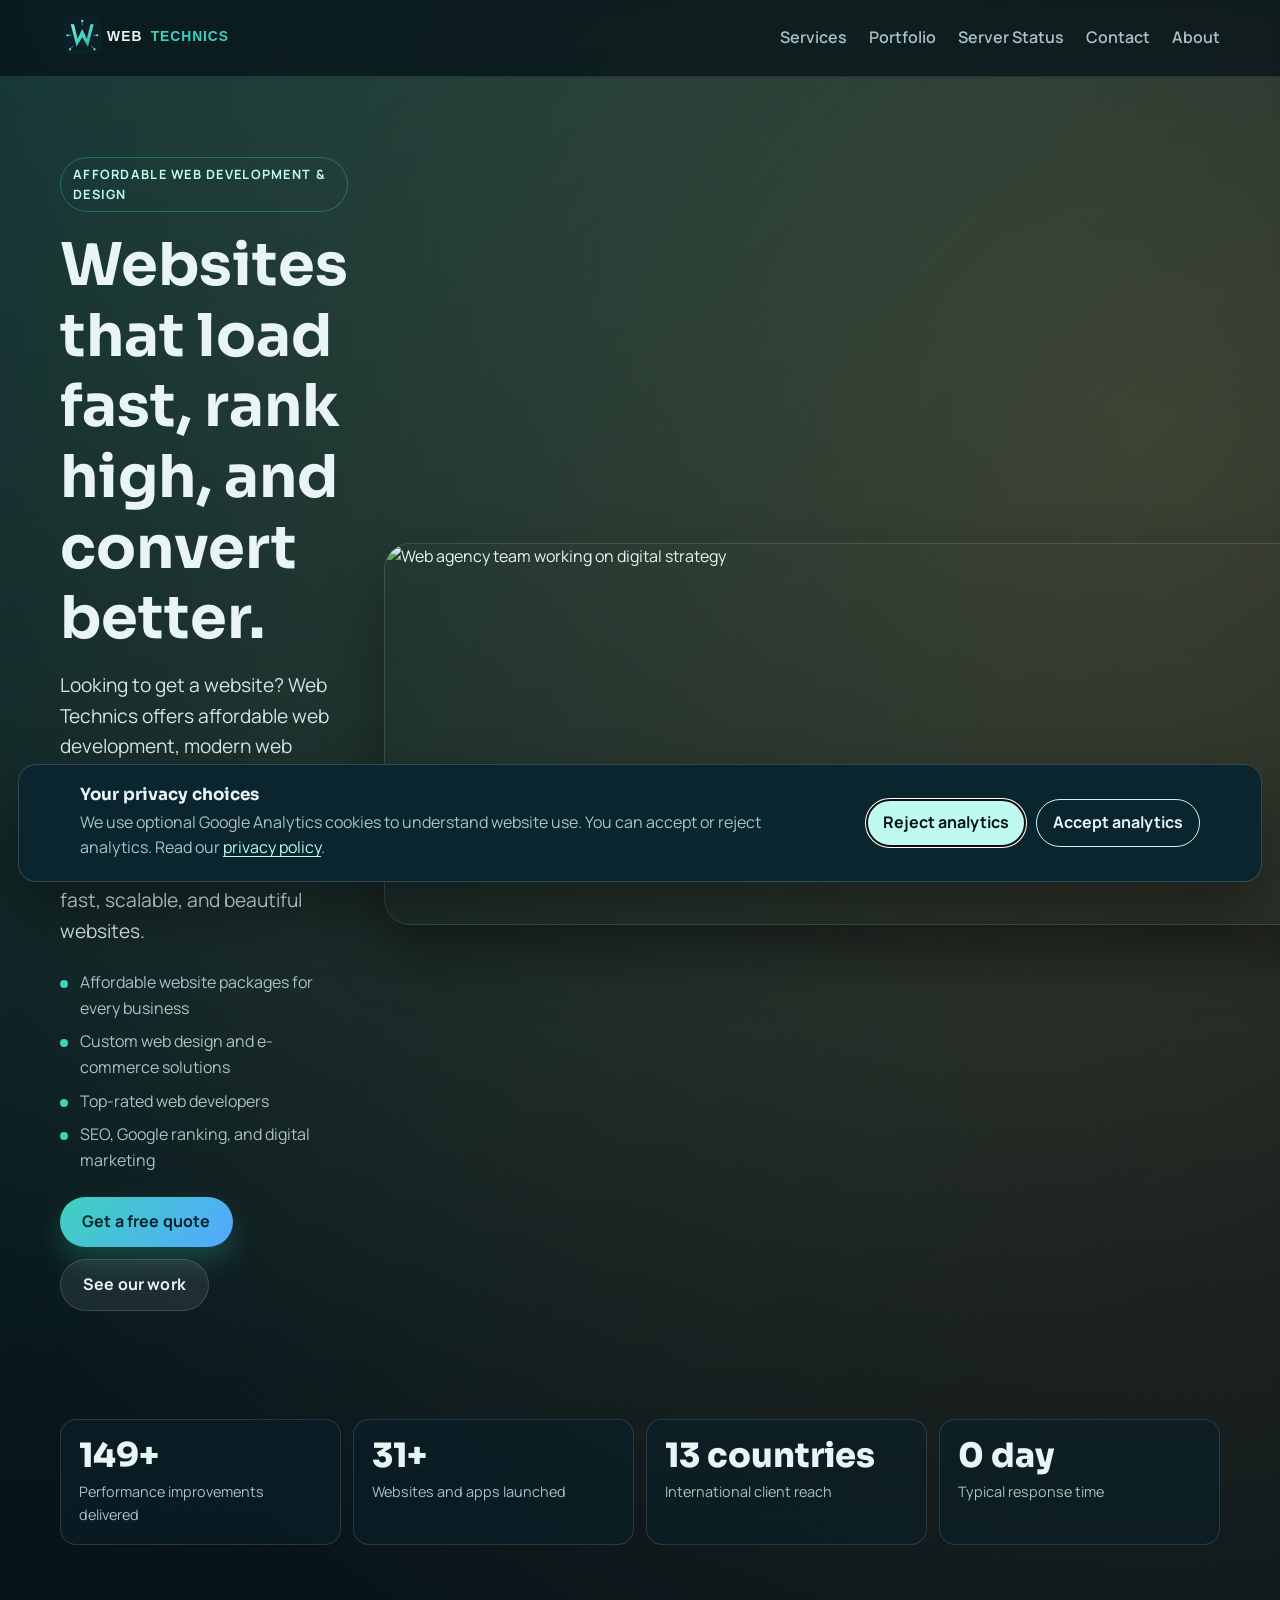
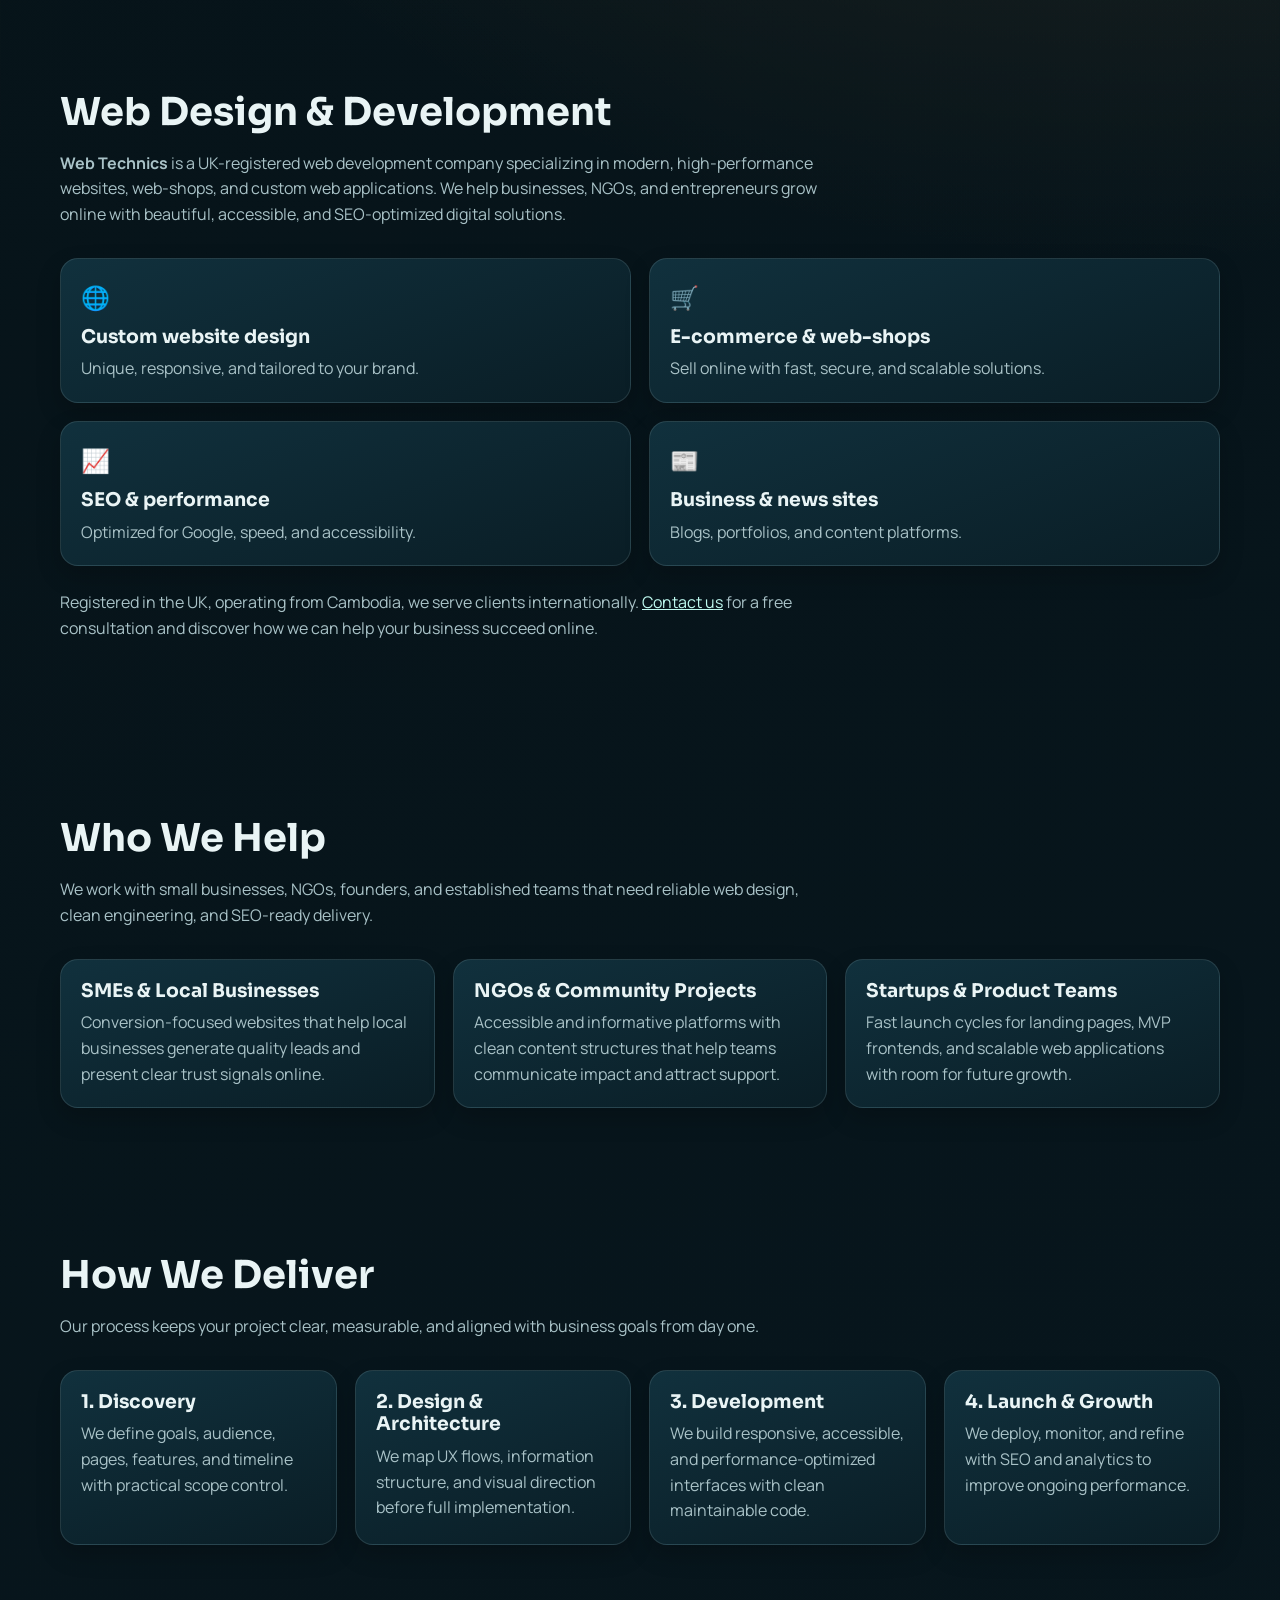
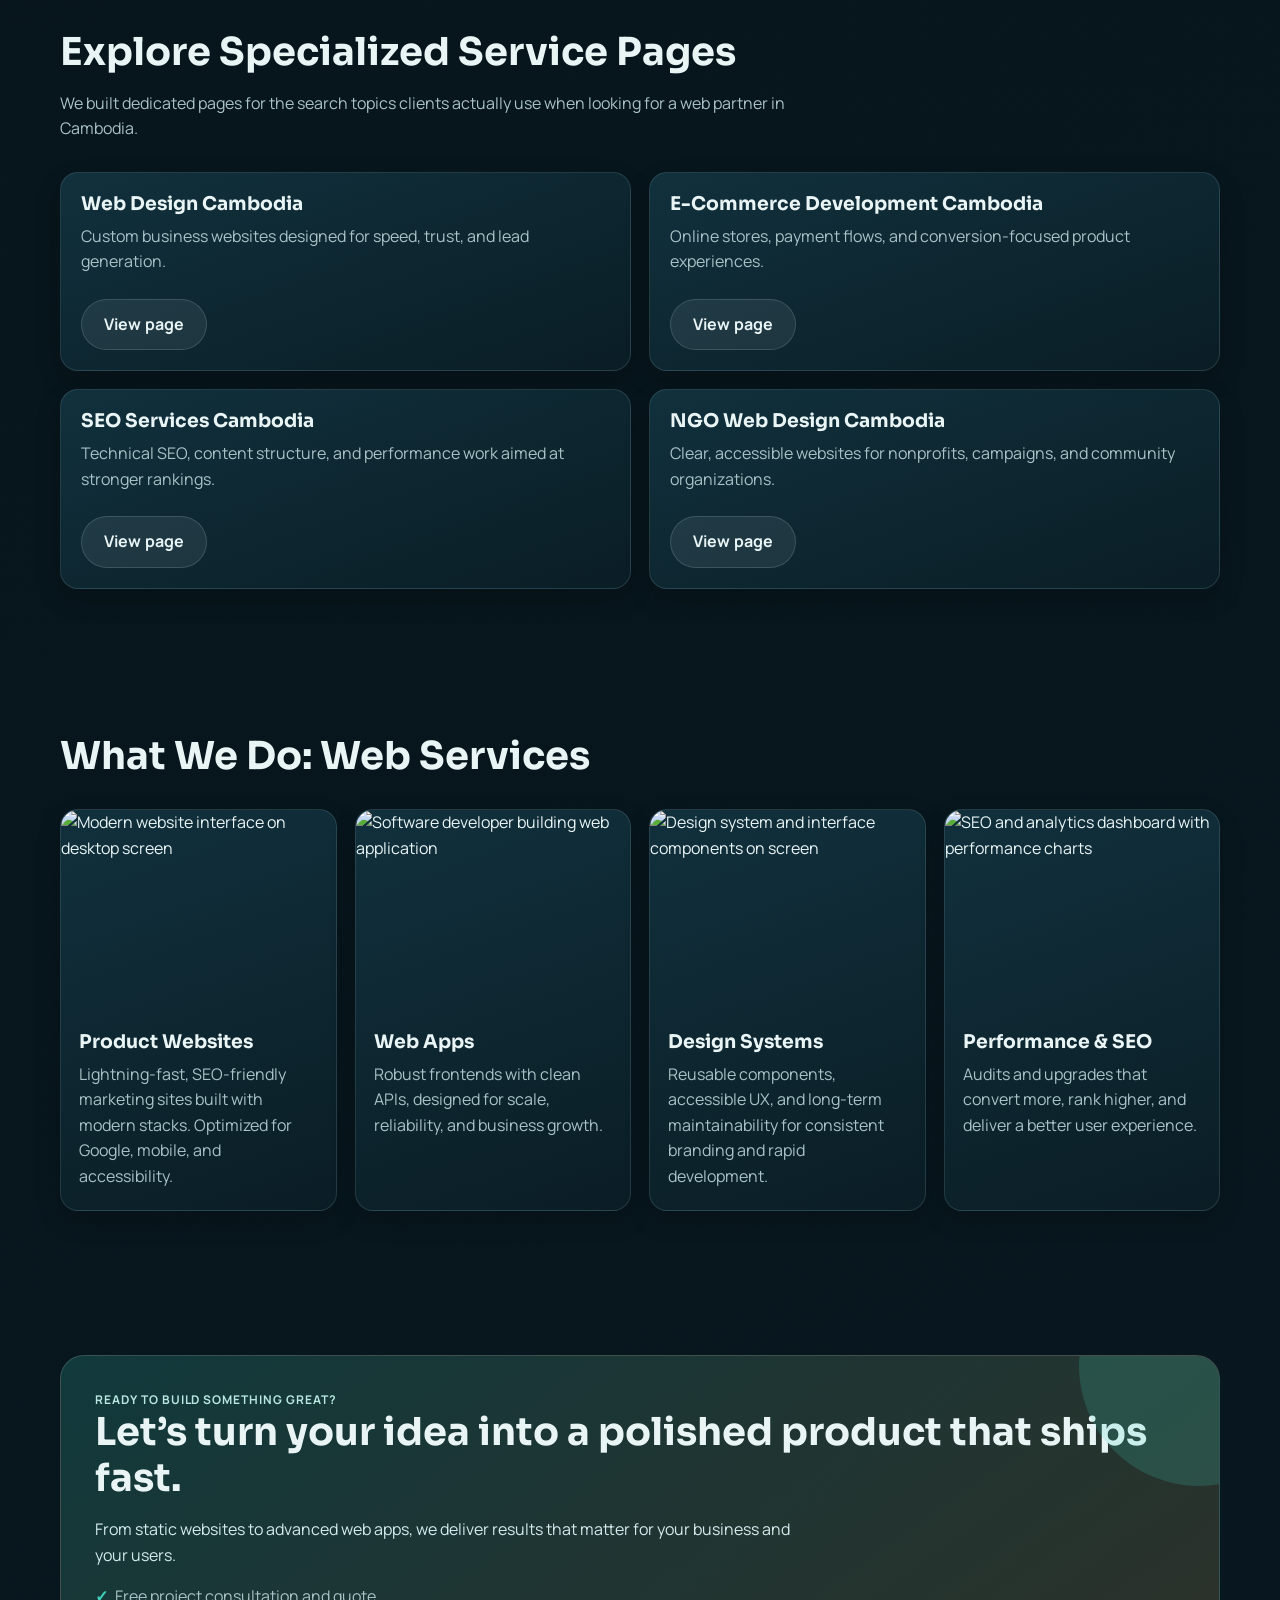
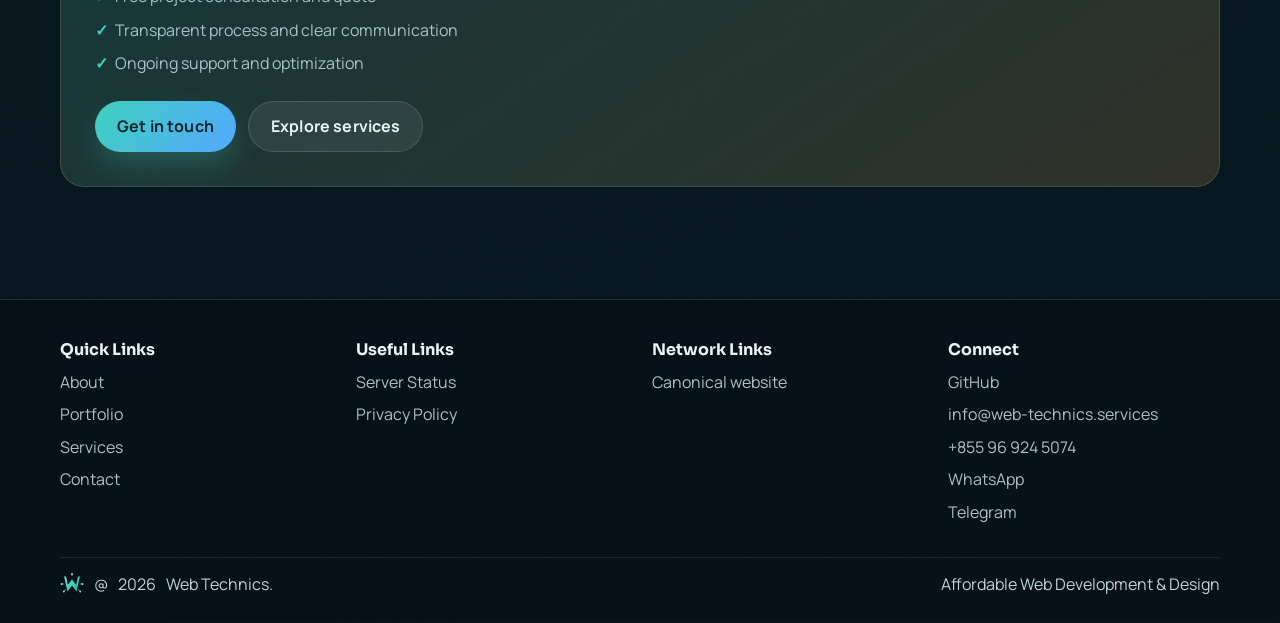
==== commit 32e93241: "Redirect legacy domain and instrument fallback pages Add the deployable Nginx 301 configuration that" ====
--- a/index.html
+++ b/index.html
@@ -3,26 +3,28 @@
 <head>
   <meta charset="UTF-8">
   <meta name="viewport" content="width=device-width, initial-scale=1.0">
-  <title>Web Technics | Web Design, Development & SEO in Cambodia</title>
-  <meta name="description" content="Web Technics is a UK-registered web design and development company in Cambodia delivering high-performance websites, web apps, e-commerce, and SEO optimization.">
+  <title>Cambodia Web Design, Development & SEO | Web Technics</title>
+  <meta name="description" content="Web Technics is a UK-registered web agency in Cambodia delivering high-performance websites, web apps, e-commerce solutions, technical SEO, and support.">
   <meta name="keywords" content="web design cambodia, web development cambodia, ecommerce website development, seo optimization, custom web applications, web agency cambodia">
   <meta name="robots" content="index, follow">
   <link rel="canonical" href="https://web-technics.services/">
   <meta property="og:type" content="website">
   <meta property="og:site_name" content="Web Technics">
-  <meta property="og:title" content="Web Technics | Web Design, Development & SEO in Cambodia">
-  <meta property="og:description" content="Modern websites, web apps, and SEO-focused digital products for businesses, NGOs, and entrepreneurs.">
+  <meta property="og:title" content="Cambodia Web Design, Development & SEO | Web Technics">
+  <meta property="og:description" content="Web Technics is a UK-registered web agency in Cambodia delivering high-performance websites, web apps, e-commerce solutions, technical SEO, and support.">
   <meta property="og:url" content="https://web-technics.services/">
   <meta property="og:image" content="https://web-technics.services/assets/branding/web-technics-social-card.svg">
   <meta property="og:image:alt" content="Web Technics social preview card for web design, development, and SEO services">
   <meta name="twitter:card" content="summary_large_image">
-  <meta name="twitter:title" content="Web Technics | Web Design, Development & SEO in Cambodia">
-  <meta name="twitter:description" content="Fast, scalable, conversion-focused websites and web apps built by Web Technics.">
+  <meta name="twitter:title" content="Cambodia Web Design, Development & SEO | Web Technics">
+  <meta name="twitter:description" content="Web Technics is a UK-registered web agency in Cambodia delivering high-performance websites, web apps, e-commerce solutions, technical SEO, and support.">
   <meta name="twitter:image" content="https://web-technics.services/assets/branding/web-technics-social-card.svg">
   <meta name="twitter:image:alt" content="Web Technics social preview card for web design, development, and SEO services">
   <link rel="preconnect" href="https://fonts.googleapis.com">
   <link rel="preconnect" href="https://fonts.gstatic.com" crossorigin>
-  <link href="https://fonts.googleapis.com/css2?family=Manrope:wght@400;500;600;700;800&family=Sora:wght@500;600;700;800&display=swap" rel="stylesheet">
+  <link rel="preload" as="style" href="https://fonts.googleapis.com/css2?family=Manrope:wght@400;500;600;700;800&family=Sora:wght@500;600;700;800&display=swap">
+  <link href="https://fonts.googleapis.com/css2?family=Manrope:wght@400;500;600;700;800&family=Sora:wght@500;600;700;800&display=swap" rel="stylesheet" media="print" onload="this.media='all'">
+  <noscript><link href="https://fonts.googleapis.com/css2?family=Manrope:wght@400;500;600;700;800&family=Sora:wght@500;600;700;800&display=swap" rel="stylesheet"></noscript>
   <link rel="stylesheet" href="styles.css">
   <link rel="icon" type="image/svg+xml" href="assets/branding/web-technics-icon-favicon.svg">
   <script type="application/ld+json">
@@ -72,12 +74,14 @@
       ]
     }
   </script>
+  <script src="consent.js" defer></script>
+  <script src="analytics.js" defer></script>
 </head>
 <body>
   <header class="site-header">
     <div class="container header-inner">
       <a class="brand" href="index.html" aria-label="Web Technics home">
-        <img class="brand-logo" src="assets/branding/web-technics-logo-horizontal.svg" alt="Web Technics logo">
+        <img class="brand-logo" src="assets/branding/web-technics-logo-horizontal.svg" alt="Web Technics logo" width="980" height="260" loading="eager" decoding="async" fetchpriority="high">
       </a>
       <button class="menu-toggle" aria-expanded="false" aria-label="Open menu">Menu</button>
       <nav class="nav-links" aria-label="Primary">
@@ -110,7 +114,7 @@
         </div>
         <div class="hero-media reveal">
           <div class="hero-image-wrap">
-            <img src="https://images.unsplash.com/photo-1517248135467-4c7edcad34c4?w=1920&q=80" alt="Web agency team working on digital strategy">
+            <img src="https://images.unsplash.com/photo-1517248135467-4c7edcad34c4?w=1920&q=80" alt="Web agency team working on digital strategy" width="1920" height="280" loading="lazy" decoding="async">
           </div>
           <div class="floating-chip">UK-registered team serving clients internationally</div>
         </div>
@@ -250,28 +254,28 @@
         </div>
         <div class="grid cols-4">
           <article class="card media-card reveal">
-            <img src="https://images.unsplash.com/photo-1467232004584-a241de8bcf5d?w=800&h=480&fit=crop&q=80" alt="Modern website interface on desktop screen">
+            <img src="https://images.unsplash.com/photo-1467232004584-a241de8bcf5d?w=800&h=480&fit=crop&q=80" alt="Modern website interface on desktop screen" width="800" height="480" loading="lazy" decoding="async">
             <div class="media-body">
               <h3>Product Websites</h3>
               <p>Lightning-fast, SEO-friendly marketing sites built with modern stacks. Optimized for Google, mobile, and accessibility.</p>
             </div>
           </article>
           <article class="card media-card reveal">
-            <img src="https://images.unsplash.com/photo-1518773553398-650c184e0bb3?w=800&h=480&fit=crop&q=80" alt="Software developer building web application">
+            <img src="https://images.unsplash.com/photo-1518773553398-650c184e0bb3?w=800&h=480&fit=crop&q=80" alt="Software developer building web application" width="800" height="480" loading="lazy" decoding="async">
             <div class="media-body">
               <h3>Web Apps</h3>
               <p>Robust frontends with clean APIs, designed for scale, reliability, and business growth.</p>
             </div>
           </article>
           <article class="card media-card reveal">
-            <img src="https://images.unsplash.com/photo-1545239351-1141bd82e8a6?w=800&h=480&fit=crop&q=80" alt="Design system and interface components on screen">
+            <img src="https://images.unsplash.com/photo-1545239351-1141bd82e8a6?w=800&h=480&fit=crop&q=80" alt="Design system and interface components on screen" width="800" height="480" loading="lazy" decoding="async">
             <div class="media-body">
               <h3>Design Systems</h3>
               <p>Reusable components, accessible UX, and long-term maintainability for consistent branding and rapid development.</p>
             </div>
           </article>
           <article class="card media-card reveal">
-            <img src="https://images.unsplash.com/photo-1551281044-8b7cf06c5df6?w=800&h=480&fit=crop&q=80" alt="SEO and analytics dashboard with performance charts">
+            <img src="https://images.unsplash.com/photo-1551281044-8b7cf06c5df6?w=800&h=480&fit=crop&q=80" alt="SEO and analytics dashboard with performance charts" width="800" height="480" loading="lazy" decoding="async">
             <div class="media-body">
               <h3>Performance & SEO</h3>
               <p>Audits and upgrades that convert more, rank higher, and deliver a better user experience.</p>
@@ -311,12 +315,13 @@
         <a href="contact.html">Contact</a>
       </div>
       <div class="footer-col">
-        <h3>Usefull Links</h3>
+        <h3>Useful Links</h3>
         <a href="server-status.html">Server Status</a>
+        <a href="privacy.html">Privacy Policy</a>
       </div>
       <div class="footer-col">
         <h3>Network Links</h3>
-        <a href="#">Coming soon</a>
+        <a href="https://web-technics.services/">Canonical website</a>
       </div>
       <div class="footer-col">
         <h3>Connect</h3>
@@ -328,11 +333,11 @@
       </div>
     </div>
     <div class="container footer-bottom">
-      <p class="footer-signature"><img class="footer-logo" src="assets/branding/web-technics-icon-favicon.svg" alt="Web Technics icon">@<span data-year></span> Web-technics services.</p>
+      <p class="footer-signature"><img class="footer-logo" src="assets/branding/web-technics-icon-favicon.svg" alt="Web Technics icon" width="64" height="64" loading="lazy" decoding="async">@<span data-year></span> Web Technics.</p>
       <p>Affordable Web Development & Design</p>
     </div>
   </footer>
 
-  <script src="app.js"></script>
+  <script src="app.js" defer></script>
 </body>
 </html>
--- a/styles.css
+++ b/styles.css
@@ -922,6 +922,70 @@
   height: 24px;
 }
 
+.cookie-banner {
+  position: fixed;
+  right: 18px;
+  bottom: 18px;
+  left: 18px;
+  z-index: 1000;
+  color: var(--text);
+  background: #0a252d;
+  border: 1px solid rgba(169, 194, 199, 0.24);
+  border-radius: 18px;
+  box-shadow: var(--shadow-lg);
+}
+
+.cookie-banner__content {
+  display: flex;
+  align-items: center;
+  justify-content: space-between;
+  gap: 28px;
+  width: min(100% - 32px, 1120px);
+  margin: 0 auto;
+  padding: 20px 0;
+}
+
+.cookie-banner h2 {
+  margin-bottom: 5px;
+  font-size: 1.05rem;
+}
+
+.cookie-banner p {
+  max-width: 720px;
+  color: var(--muted);
+}
+
+.cookie-banner a,
+.footer-bottom a {
+  color: #bffaf0;
+  text-decoration: underline;
+  text-underline-offset: 3px;
+}
+
+.cookie-banner__actions {
+  display: flex;
+  flex: 0 0 auto;
+  gap: 10px;
+}
+
+.cookie-choice {
+  min-height: 44px;
+  padding: 10px 16px;
+  color: var(--text);
+  background: transparent;
+  border: 1px solid #bffaf0;
+  border-radius: 999px;
+  font: inherit;
+  font-weight: 700;
+  cursor: pointer;
+}
+
+.cookie-choice:hover,
+.cookie-choice:focus-visible {
+  color: #061217;
+  background: #bffaf0;
+}
+
 .reveal {
   opacity: 0;
   transform: translateY(20px);
@@ -1058,6 +1122,16 @@
     align-items: flex-start;
   }
 
+  .cookie-banner__content,
+  .cookie-banner__actions {
+    align-items: stretch;
+    flex-direction: column;
+  }
+
+  .cookie-banner__content {
+    gap: 16px;
+  }
+
   .brand-logo {
     height: 42px;
   }
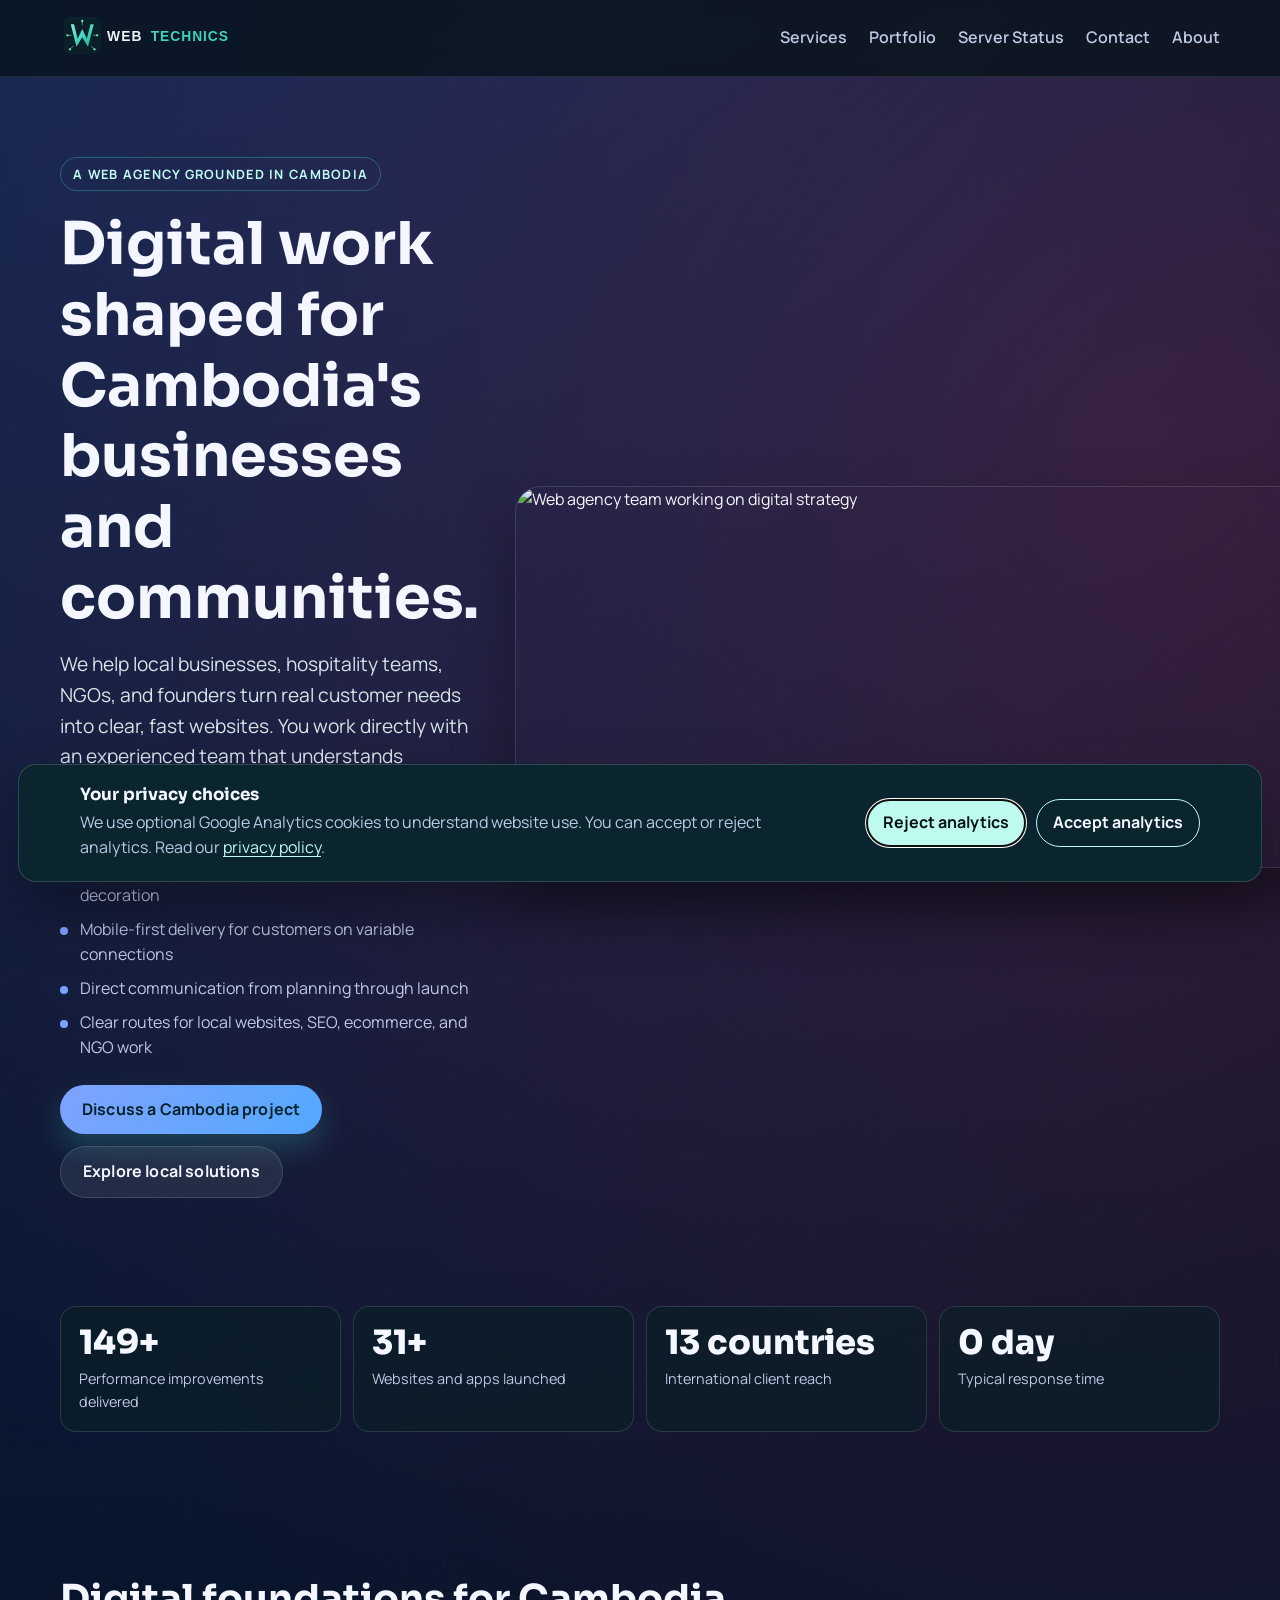
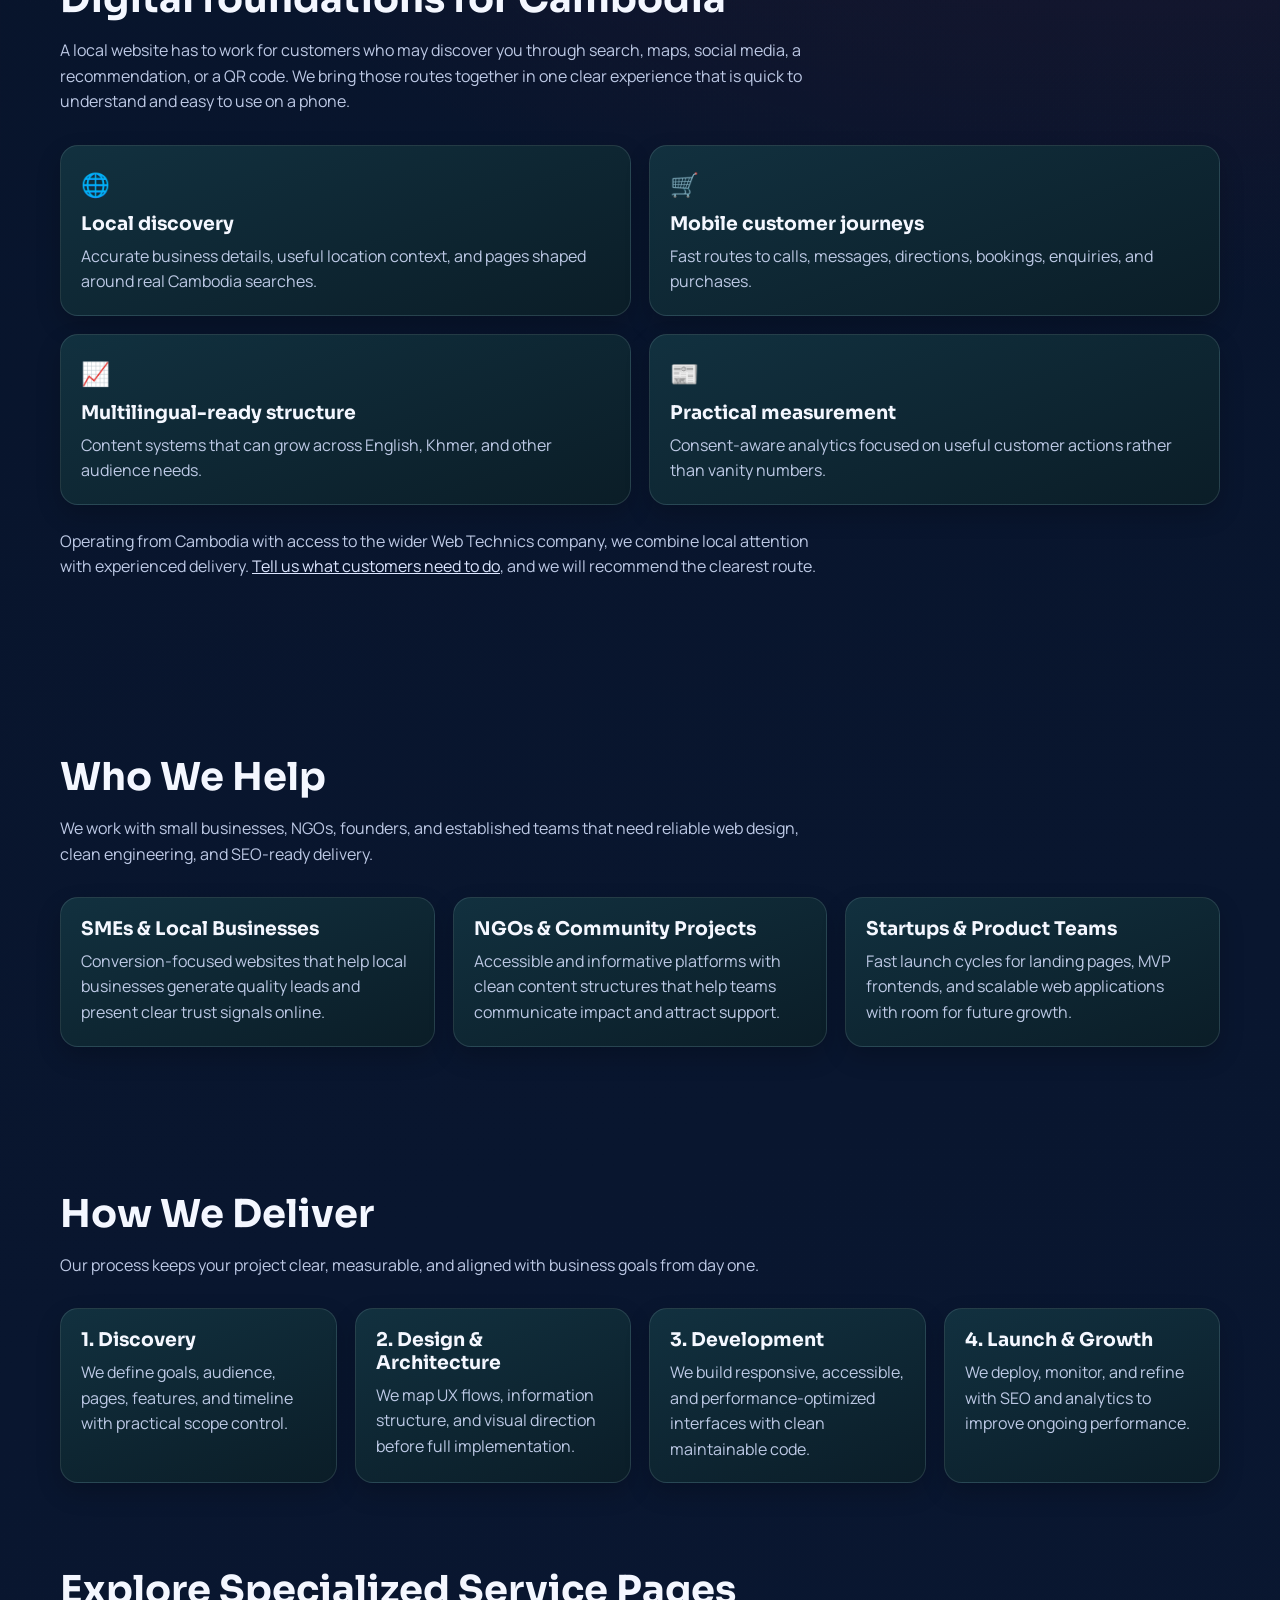
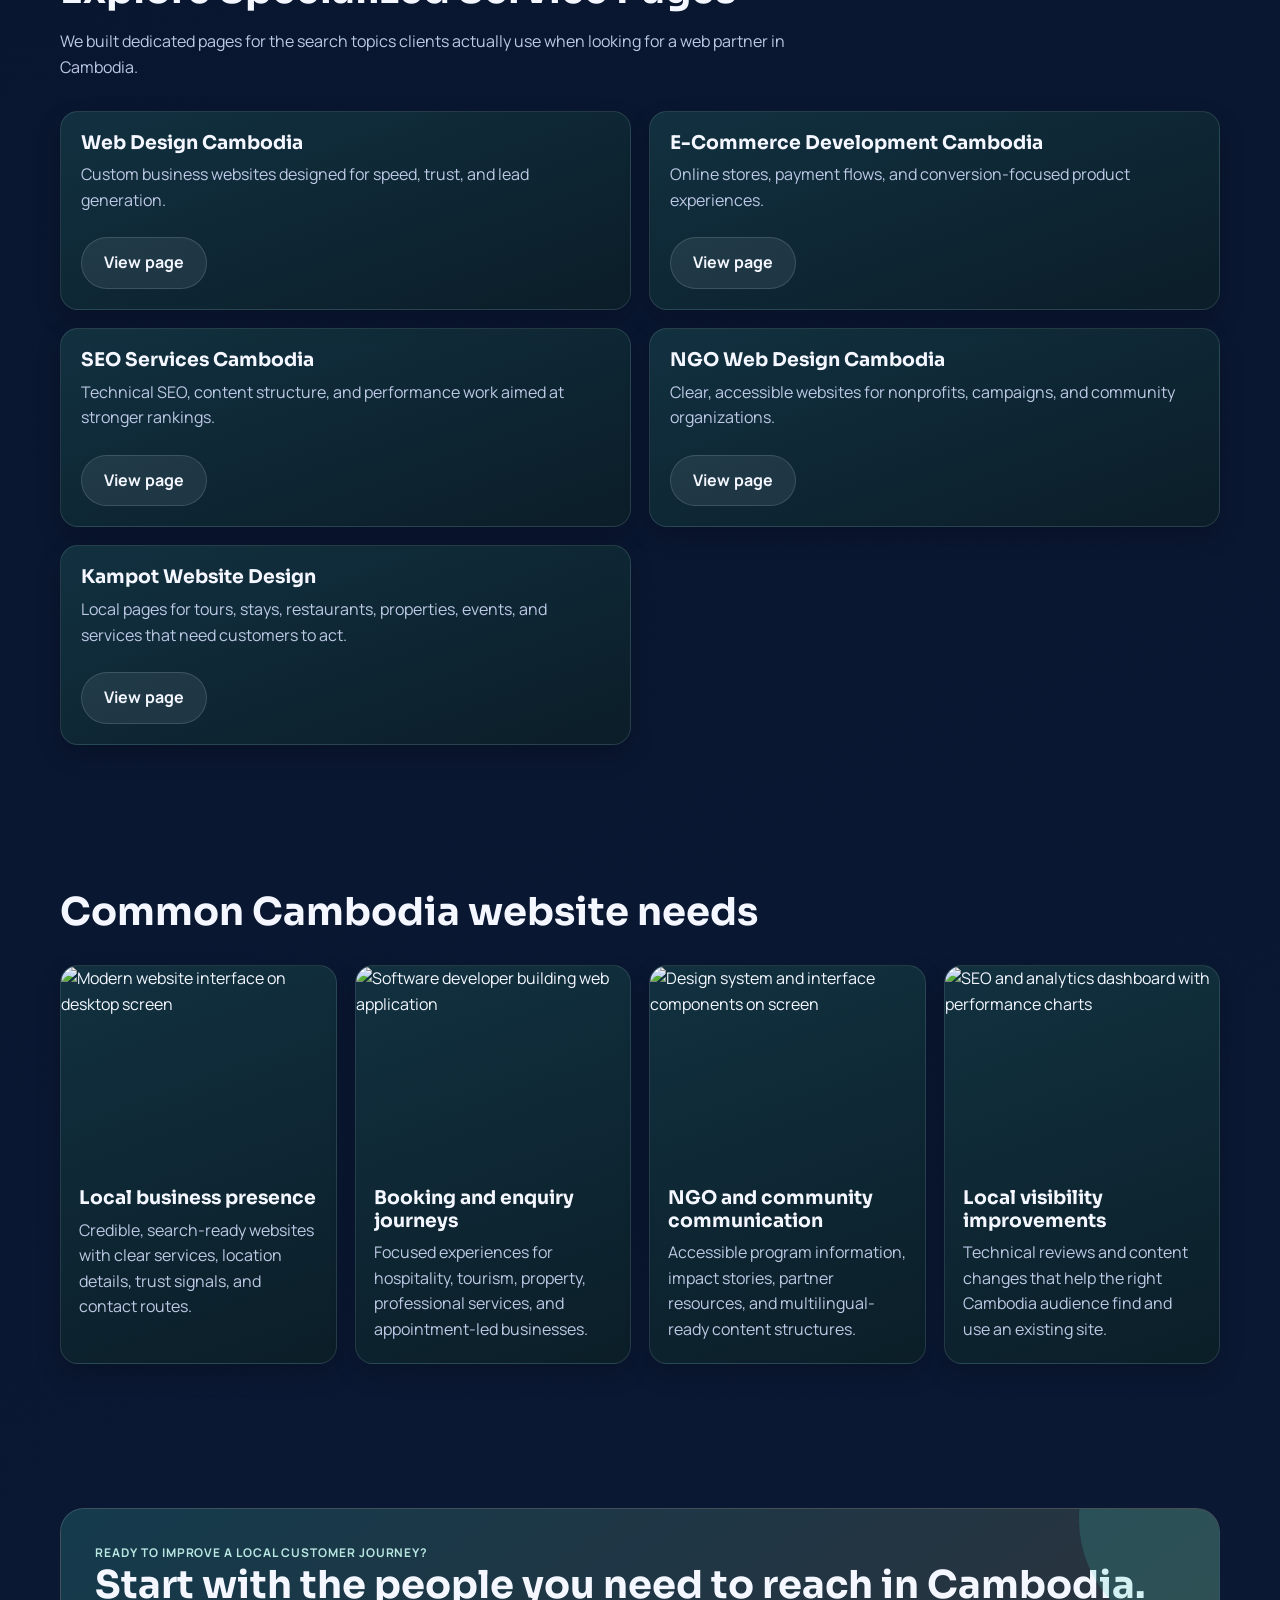
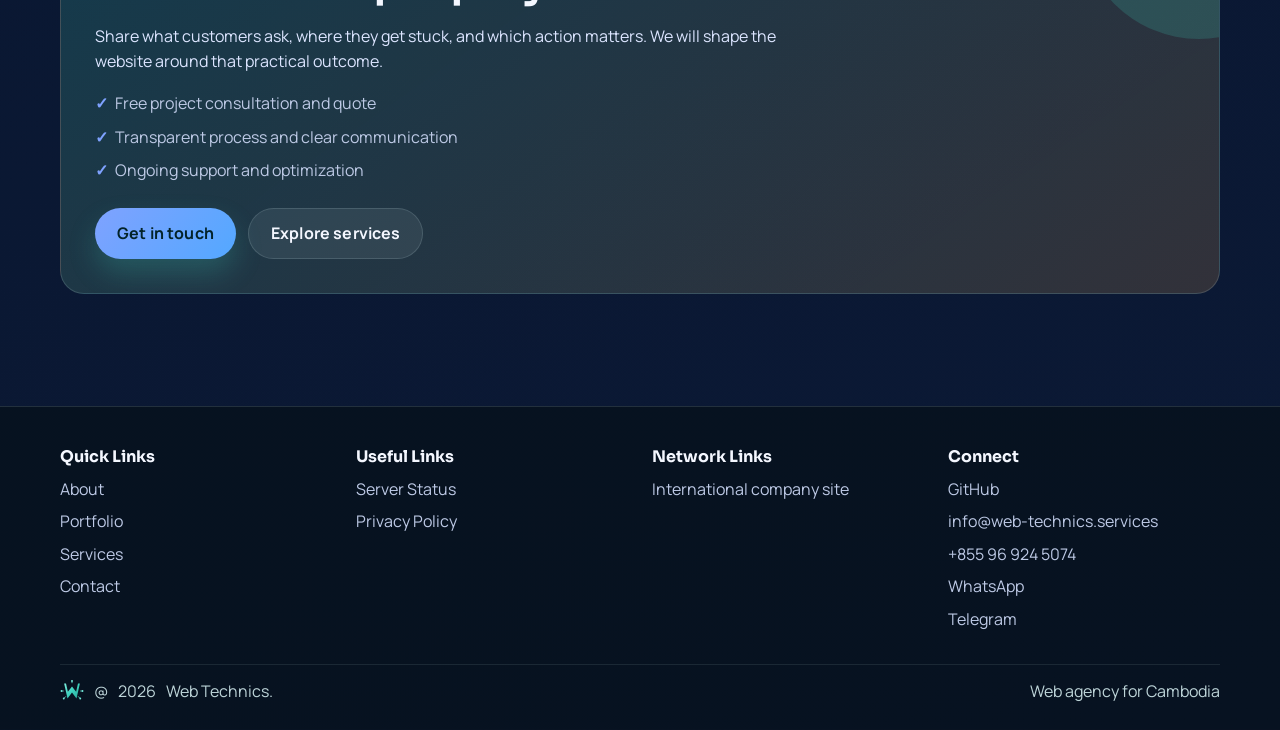
==== commit a3881e84: "Rebuild dot-com for Cambodia market Cancel the blanket domain redirect, self-canonicalize every loca" ====
--- a/index.html
+++ b/index.html
@@ -1,53 +1,69 @@
 <!doctype html>
 <html lang="en">
 <head>
+  <script src="consent.js" defer></script>
+  <script src="analytics.js" defer></script>
   <meta charset="UTF-8">
   <meta name="viewport" content="width=device-width, initial-scale=1.0">
-  <title>Cambodia Web Design, Development & SEO | Web Technics</title>
-  <meta name="description" content="Web Technics is a UK-registered web agency in Cambodia delivering high-performance websites, web apps, e-commerce solutions, technical SEO, and support.">
-  <meta name="keywords" content="web design cambodia, web development cambodia, ecommerce website development, seo optimization, custom web applications, web agency cambodia">
-  <meta name="robots" content="index, follow">
-  <link rel="canonical" href="https://web-technics.services/">
+  <title>Web Agency Cambodia | Local Websites That Grow Business</title>
+  <meta name="description" content="A Cambodia web agency helping local businesses, hospitality teams, NGOs, and founders build fast, credible websites that attract enquiries and support growth.">
+  <meta name="robots" content="index, follow, max-image-preview:large, max-snippet:-1, max-video-preview:-1">
+  <link rel="canonical" href="https://web-technics.com/">
   <meta property="og:type" content="website">
-  <meta property="og:site_name" content="Web Technics">
-  <meta property="og:title" content="Cambodia Web Design, Development & SEO | Web Technics">
-  <meta property="og:description" content="Web Technics is a UK-registered web agency in Cambodia delivering high-performance websites, web apps, e-commerce solutions, technical SEO, and support.">
-  <meta property="og:url" content="https://web-technics.services/">
-  <meta property="og:image" content="https://web-technics.services/assets/branding/web-technics-social-card.svg">
-  <meta property="og:image:alt" content="Web Technics social preview card for web design, development, and SEO services">
+  <meta property="og:site_name" content="Web Technics Cambodia">
+  <meta property="og:locale" content="en">
+  <meta property="og:title" content="Web Agency Cambodia | Built for Local Growth">
+  <meta property="og:description" content="Local context, senior web skills, and practical digital support for organizations across Cambodia.">
+  <meta property="og:url" content="https://web-technics.com/">
+  <meta property="og:image" content="https://web-technics.com/assets/branding/web-technics-social-card.svg">
+  <meta property="og:image:alt" content="Web Technics Cambodia web design and digital services">
   <meta name="twitter:card" content="summary_large_image">
-  <meta name="twitter:title" content="Cambodia Web Design, Development & SEO | Web Technics">
-  <meta name="twitter:description" content="Web Technics is a UK-registered web agency in Cambodia delivering high-performance websites, web apps, e-commerce solutions, technical SEO, and support.">
-  <meta name="twitter:image" content="https://web-technics.services/assets/branding/web-technics-social-card.svg">
-  <meta name="twitter:image:alt" content="Web Technics social preview card for web design, development, and SEO services">
+  <meta name="twitter:title" content="Web Agency Cambodia | Built for Local Growth">
+  <meta name="twitter:description" content="Local context, senior web skills, and practical digital support for organizations across Cambodia.">
+  <meta name="twitter:image" content="https://web-technics.com/assets/branding/web-technics-social-card.svg">
+  <meta name="twitter:image:alt" content="Web Technics Cambodia web design and digital services">
+  <link rel="preload" href="/styles.css" as="style">
   <link rel="preconnect" href="https://fonts.googleapis.com">
   <link rel="preconnect" href="https://fonts.gstatic.com" crossorigin>
   <link rel="preload" as="style" href="https://fonts.googleapis.com/css2?family=Manrope:wght@400;500;600;700;800&family=Sora:wght@500;600;700;800&display=swap">
-  <link href="https://fonts.googleapis.com/css2?family=Manrope:wght@400;500;600;700;800&family=Sora:wght@500;600;700;800&display=swap" rel="stylesheet" media="print" onload="this.media='all'">
-  <noscript><link href="https://fonts.googleapis.com/css2?family=Manrope:wght@400;500;600;700;800&family=Sora:wght@500;600;700;800&display=swap" rel="stylesheet"></noscript>
+  <link rel="stylesheet" href="https://fonts.googleapis.com/css2?family=Manrope:wght@400;500;600;700;800&family=Sora:wght@500;600;700;800&display=swap" media="print" onload="this.media='all'">
+  <noscript><link rel="stylesheet" href="https://fonts.googleapis.com/css2?family=Manrope:wght@400;500;600;700;800&family=Sora:wght@500;600;700;800&display=swap"></noscript>
   <link rel="stylesheet" href="styles.css">
   <link rel="icon" type="image/svg+xml" href="assets/branding/web-technics-icon-favicon.svg">
   <script type="application/ld+json">
     {
       "@context": "https://schema.org",
       "@type": "Organization",
-      "name": "Web Technics",
-      "url": "https://web-technics.services/",
-      "logo": "https://web-technics.services/assets/branding/web-technics-logo-horizontal-light.svg",
-      "description": "Web design and development company serving businesses, NGOs, and entrepreneurs from Cambodia.",
+      "@id": "https://web-technics.com/#organization",
+      "name": "Web Technics Cambodia",
+      "legalName": "Web Technics",
+      "url": "https://web-technics.com/",
+      "logo": "https://web-technics.com/assets/branding/web-technics-logo-horizontal-light.svg",
+      "telephone": "+855969245074",
       "email": "info@web-technics.services",
+      "areaServed": [
+        "Cambodia",
+        "Kampot",
+        "Phnom Penh",
+        "Siem Reap"
+      ],
       "sameAs": [
         "https://github.com/web-technics",
         "https://t.me/web_technics_services",
         "https://wa.me/855965345954"
-      ],
-      "contactPoint": {
-        "@type": "ContactPoint",
-        "contactType": "customer support",
-        "email": "info@web-technics.services",
-        "telephone": "+855969245074",
-        "areaServed": "Worldwide",
-        "availableLanguage": ["English"]
+      ]
+    }
+  </script>
+  <script type="application/ld+json">
+    {
+      "@context": "https://schema.org",
+      "@type": "WebSite",
+      "@id": "https://web-technics.com/#website",
+      "name": "Web Technics Cambodia",
+      "url": "https://web-technics.com/",
+      "inLanguage": "en",
+      "publisher": {
+        "@id": "https://web-technics.com/#organization"
       }
     }
   </script>
@@ -56,9 +72,9 @@
       "@context": "https://schema.org",
       "@type": "ProfessionalService",
       "name": "Web Technics",
-      "url": "https://web-technics.services/",
-      "image": "https://web-technics.services/assets/branding/web-technics-social-card.svg",
-      "logo": "https://web-technics.services/assets/branding/web-technics-logo-horizontal-light.svg",
+      "url": "https://web-technics.com/",
+      "image": "https://web-technics.com/assets/branding/web-technics-social-card.svg",
+      "logo": "https://web-technics.com/assets/branding/web-technics-logo-horizontal-light.svg",
       "description": "Professional web design, web development, ecommerce, and SEO services for businesses, NGOs, and founders in Cambodia and internationally.",
       "telephone": "+855969245074",
       "email": "info@web-technics.services",
@@ -66,7 +82,11 @@
         "@type": "PostalAddress",
         "addressCountry": "KH"
       },
-      "areaServed": ["Cambodia", "United Kingdom", "Worldwide"],
+      "areaServed": [
+        "Cambodia",
+        "United Kingdom",
+        "Worldwide"
+      ],
       "sameAs": [
         "https://github.com/web-technics",
         "https://t.me/web_technics_services",
@@ -74,8 +94,6 @@
       ]
     }
   </script>
-  <script src="consent.js" defer></script>
-  <script src="analytics.js" defer></script>
 </head>
 <body>
   <header class="site-header">
@@ -98,25 +116,25 @@
     <section class="hero">
       <div class="container hero-grid">
         <div class="reveal">
-          <span class="eyebrow">Affordable Web Development & Design</span>
-          <h1>Websites that load fast, rank high, and convert better.</h1>
-          <p class="lead">Looking to get a website? Web Technics offers affordable web development, modern web design, and SEO-optimized digital solutions. We help businesses, NGOs, and entrepreneurs grow online with fast, scalable, and beautiful websites.</p>
+          <span class="eyebrow">A web agency grounded in Cambodia</span>
+          <h1>Digital work shaped for Cambodia's businesses and communities.</h1>
+          <p class="lead">We help local businesses, hospitality teams, NGOs, and founders turn real customer needs into clear, fast websites. You work directly with an experienced team that understands Cambodia's market, mobile habits, and multilingual context.</p>
           <ul class="hero-points">
-            <li>Affordable website packages for every business</li>
-            <li>Custom web design and e-commerce solutions</li>
-            <li>Top-rated web developers</li>
-            <li>SEO, Google ranking, and digital marketing</li>
+            <li>Local discovery and customer journeys before decoration</li>
+            <li>Mobile-first delivery for customers on variable connections</li>
+            <li>Direct communication from planning through launch</li>
+            <li>Clear routes for local websites, SEO, ecommerce, and NGO work</li>
           </ul>
           <div class="actions">
-            <a class="btn btn-primary" href="contact.html">Get a free quote</a>
-            <a class="btn btn-secondary" href="portfolio.html">See our work</a>
+            <a class="btn btn-primary" href="contact.html">Discuss a Cambodia project</a>
+            <a class="btn btn-secondary" href="services.html">Explore local solutions</a>
           </div>
         </div>
         <div class="hero-media reveal">
           <div class="hero-image-wrap">
             <img src="https://images.unsplash.com/photo-1517248135467-4c7edcad34c4?w=1920&q=80" alt="Web agency team working on digital strategy" width="1920" height="280" loading="lazy" decoding="async">
           </div>
-          <div class="floating-chip">UK-registered team serving clients internationally</div>
+          <div class="floating-chip">Local context · senior delivery · practical outcomes</div>
         </div>
       </div>
     </section>
@@ -147,33 +165,33 @@
     <section class="section">
       <div class="container">
         <div class="section-head reveal">
-          <h2>Web Design & Development</h2>
-          <p><strong>Web Technics</strong> is a UK-registered web development company specializing in modern, high-performance websites, web-shops, and custom web applications. We help businesses, NGOs, and entrepreneurs grow online with beautiful, accessible, and SEO-optimized digital solutions.</p>
+          <h2>Digital foundations for Cambodia</h2>
+          <p>A local website has to work for customers who may discover you through search, maps, social media, a recommendation, or a QR code. We bring those routes together in one clear experience that is quick to understand and easy to use on a phone.</p>
         </div>
         <div class="grid cols-2">
           <article class="card reveal">
             <div class="icon-line">🌐</div>
-            <h3>Custom website design</h3>
-            <p>Unique, responsive, and tailored to your brand.</p>
+            <h3>Local discovery</h3>
+            <p>Accurate business details, useful location context, and pages shaped around real Cambodia searches.</p>
           </article>
           <article class="card reveal">
             <div class="icon-line">🛒</div>
-            <h3>E-commerce & web-shops</h3>
-            <p>Sell online with fast, secure, and scalable solutions.</p>
+            <h3>Mobile customer journeys</h3>
+            <p>Fast routes to calls, messages, directions, bookings, enquiries, and purchases.</p>
           </article>
           <article class="card reveal">
             <div class="icon-line">📈</div>
-            <h3>SEO & performance</h3>
-            <p>Optimized for Google, speed, and accessibility.</p>
+            <h3>Multilingual-ready structure</h3>
+            <p>Content systems that can grow across English, Khmer, and other audience needs.</p>
           </article>
           <article class="card reveal">
             <div class="icon-line">📰</div>
-            <h3>Business & news sites</h3>
-            <p>Blogs, portfolios, and content platforms.</p>
+            <h3>Practical measurement</h3>
+            <p>Consent-aware analytics focused on useful customer actions rather than vanity numbers.</p>
           </article>
         </div>
         <div class="section-head reveal" style="margin-top: 24px;">
-          <p>Registered in the UK, operating from Cambodia, we serve clients internationally. <a href="contact.html" style="color:#bffaf0; text-decoration:underline;">Contact us</a> for a free consultation and discover how we can help your business succeed online.</p>
+          <p>Operating from Cambodia with access to the wider Web Technics company, we combine local attention with experienced delivery. <a href="contact.html" style="color:#dce5ff; text-decoration:underline;">Tell us what customers need to do</a>, and we will recommend the clearest route.</p>
         </div>
       </div>
     </section>
@@ -243,42 +261,47 @@
             <p>Clear, accessible websites for nonprofits, campaigns, and community organizations.</p>
             <div class="actions"><a class="btn btn-secondary" href="ngo-web-design-cambodia.html">View page</a></div>
           </article>
-        </div>
-      </div>
-    </section>
-
-    <section class="section">
-      <div class="container">
-        <div class="section-head reveal">
-          <h2>What We Do: Web Services</h2>
+          <article class="card reveal">
+            <h3>Kampot Website Design</h3>
+            <p>Local pages for tours, stays, restaurants, properties, events, and services that need customers to act.</p>
+            <div class="actions"><a class="btn btn-secondary" href="kampot-landing-page.html">View page</a></div>
+          </article>
+        </div>
+      </div>
+    </section>
+
+    <section class="section">
+      <div class="container">
+        <div class="section-head reveal">
+          <h2>Common Cambodia website needs</h2>
         </div>
         <div class="grid cols-4">
           <article class="card media-card reveal">
             <img src="https://images.unsplash.com/photo-1467232004584-a241de8bcf5d?w=800&h=480&fit=crop&q=80" alt="Modern website interface on desktop screen" width="800" height="480" loading="lazy" decoding="async">
             <div class="media-body">
-              <h3>Product Websites</h3>
-              <p>Lightning-fast, SEO-friendly marketing sites built with modern stacks. Optimized for Google, mobile, and accessibility.</p>
+              <h3>Local business presence</h3>
+              <p>Credible, search-ready websites with clear services, location details, trust signals, and contact routes.</p>
             </div>
           </article>
           <article class="card media-card reveal">
             <img src="https://images.unsplash.com/photo-1518773553398-650c184e0bb3?w=800&h=480&fit=crop&q=80" alt="Software developer building web application" width="800" height="480" loading="lazy" decoding="async">
             <div class="media-body">
-              <h3>Web Apps</h3>
-              <p>Robust frontends with clean APIs, designed for scale, reliability, and business growth.</p>
+              <h3>Booking and enquiry journeys</h3>
+              <p>Focused experiences for hospitality, tourism, property, professional services, and appointment-led businesses.</p>
             </div>
           </article>
           <article class="card media-card reveal">
             <img src="https://images.unsplash.com/photo-1545239351-1141bd82e8a6?w=800&h=480&fit=crop&q=80" alt="Design system and interface components on screen" width="800" height="480" loading="lazy" decoding="async">
             <div class="media-body">
-              <h3>Design Systems</h3>
-              <p>Reusable components, accessible UX, and long-term maintainability for consistent branding and rapid development.</p>
+              <h3>NGO and community communication</h3>
+              <p>Accessible program information, impact stories, partner resources, and multilingual-ready content structures.</p>
             </div>
           </article>
           <article class="card media-card reveal">
             <img src="https://images.unsplash.com/photo-1551281044-8b7cf06c5df6?w=800&h=480&fit=crop&q=80" alt="SEO and analytics dashboard with performance charts" width="800" height="480" loading="lazy" decoding="async">
             <div class="media-body">
-              <h3>Performance & SEO</h3>
-              <p>Audits and upgrades that convert more, rank higher, and deliver a better user experience.</p>
+              <h3>Local visibility improvements</h3>
+              <p>Technical reviews and content changes that help the right Cambodia audience find and use an existing site.</p>
             </div>
           </article>
         </div>
@@ -288,9 +311,9 @@
     <section class="section">
       <div class="container reveal">
         <div class="cta-band">
-          <p class="kicker">Ready to build something great?</p>
-          <h2>Let’s turn your idea into a polished product that ships fast.</h2>
-          <p style="margin-top: 12px; color: #d4eaed; max-width: 720px;">From static websites to advanced web apps, we deliver results that matter for your business and your users.</p>
+          <p class="kicker">Ready to improve a local customer journey?</p>
+          <h2>Start with the people you need to reach in Cambodia.</h2>
+          <p style="margin-top: 12px; color: #dce5ff; max-width: 720px;">Share what customers ask, where they get stuck, and which action matters. We will shape the website around that practical outcome.</p>
           <ul class="list-clean">
             <li>Free project consultation and quote</li>
             <li>Transparent process and clear communication</li>
@@ -321,7 +344,7 @@
       </div>
       <div class="footer-col">
         <h3>Network Links</h3>
-        <a href="https://web-technics.services/">Canonical website</a>
+        <a href="https://web-technics.services/">International company site</a>
       </div>
       <div class="footer-col">
         <h3>Connect</h3>
@@ -334,7 +357,7 @@
     </div>
     <div class="container footer-bottom">
       <p class="footer-signature"><img class="footer-logo" src="assets/branding/web-technics-icon-favicon.svg" alt="Web Technics icon" width="64" height="64" loading="lazy" decoding="async">@<span data-year></span> Web Technics.</p>
-      <p>Affordable Web Development & Design</p>
+      <p>Web agency for Cambodia</p>
     </div>
   </footer>
 
--- a/styles.css
+++ b/styles.css
@@ -1,14 +1,14 @@
 :root {
-  --bg: #061217;
-  --bg-soft: #0b1f27;
-  --card: #0f2731;
-  --card-2: #133542;
-  --text: #e9f4f5;
-  --muted: #a9c2c7;
-  --line: #1e4657;
-  --brand: #3ed1bd;
-  --brand-2: #ffb55a;
-  --danger: #f06f62;
+  --bg: #071329;
+  --bg-soft: #0c1c3a;
+  --card: #10264b;
+  --card-2: #173463;
+  --text: #f4f7ff;
+  --muted: #bdc9e5;
+  --line: #31548e;
+  --brand: #7fa2ff;
+  --brand-2: #ff6978;
+  --danger: #ff6978;
   --radius: 18px;
   --shadow-lg: 0 30px 60px rgba(0, 0, 0, 0.35);
   --container: min(1160px, 92vw);
@@ -27,9 +27,9 @@
   font-family: "Manrope", "Segoe UI", sans-serif;
   color: var(--text);
   background:
-    radial-gradient(circle at 8% -10%, rgba(62, 209, 189, 0.25), transparent 35%),
-    radial-gradient(circle at 90% 8%, rgba(255, 181, 90, 0.22), transparent 28%),
-    linear-gradient(160deg, var(--bg) 0%, #081820 100%);
+    radial-gradient(circle at 8% -10%, rgba(55, 104, 210, 0.34), transparent 35%),
+    radial-gradient(circle at 90% 8%, rgba(196, 35, 55, 0.26), transparent 28%),
+    linear-gradient(160deg, var(--bg) 0%, #0b1935 100%);
   line-height: 1.6;
 }
 
--- a/styles.css
+++ b/styles.css
@@ -1,14 +1,14 @@
 :root {
-  --bg: #061217;
-  --bg-soft: #0b1f27;
-  --card: #0f2731;
-  --card-2: #133542;
-  --text: #e9f4f5;
-  --muted: #a9c2c7;
-  --line: #1e4657;
-  --brand: #3ed1bd;
-  --brand-2: #ffb55a;
-  --danger: #f06f62;
+  --bg: #071329;
+  --bg-soft: #0c1c3a;
+  --card: #10264b;
+  --card-2: #173463;
+  --text: #f4f7ff;
+  --muted: #bdc9e5;
+  --line: #31548e;
+  --brand: #7fa2ff;
+  --brand-2: #ff6978;
+  --danger: #ff6978;
   --radius: 18px;
   --shadow-lg: 0 30px 60px rgba(0, 0, 0, 0.35);
   --container: min(1160px, 92vw);
@@ -27,9 +27,9 @@
   font-family: "Manrope", "Segoe UI", sans-serif;
   color: var(--text);
   background:
-    radial-gradient(circle at 8% -10%, rgba(62, 209, 189, 0.25), transparent 35%),
-    radial-gradient(circle at 90% 8%, rgba(255, 181, 90, 0.22), transparent 28%),
-    linear-gradient(160deg, var(--bg) 0%, #081820 100%);
+    radial-gradient(circle at 8% -10%, rgba(55, 104, 210, 0.34), transparent 35%),
+    radial-gradient(circle at 90% 8%, rgba(196, 35, 55, 0.26), transparent 28%),
+    linear-gradient(160deg, var(--bg) 0%, #0b1935 100%);
   line-height: 1.6;
 }
 
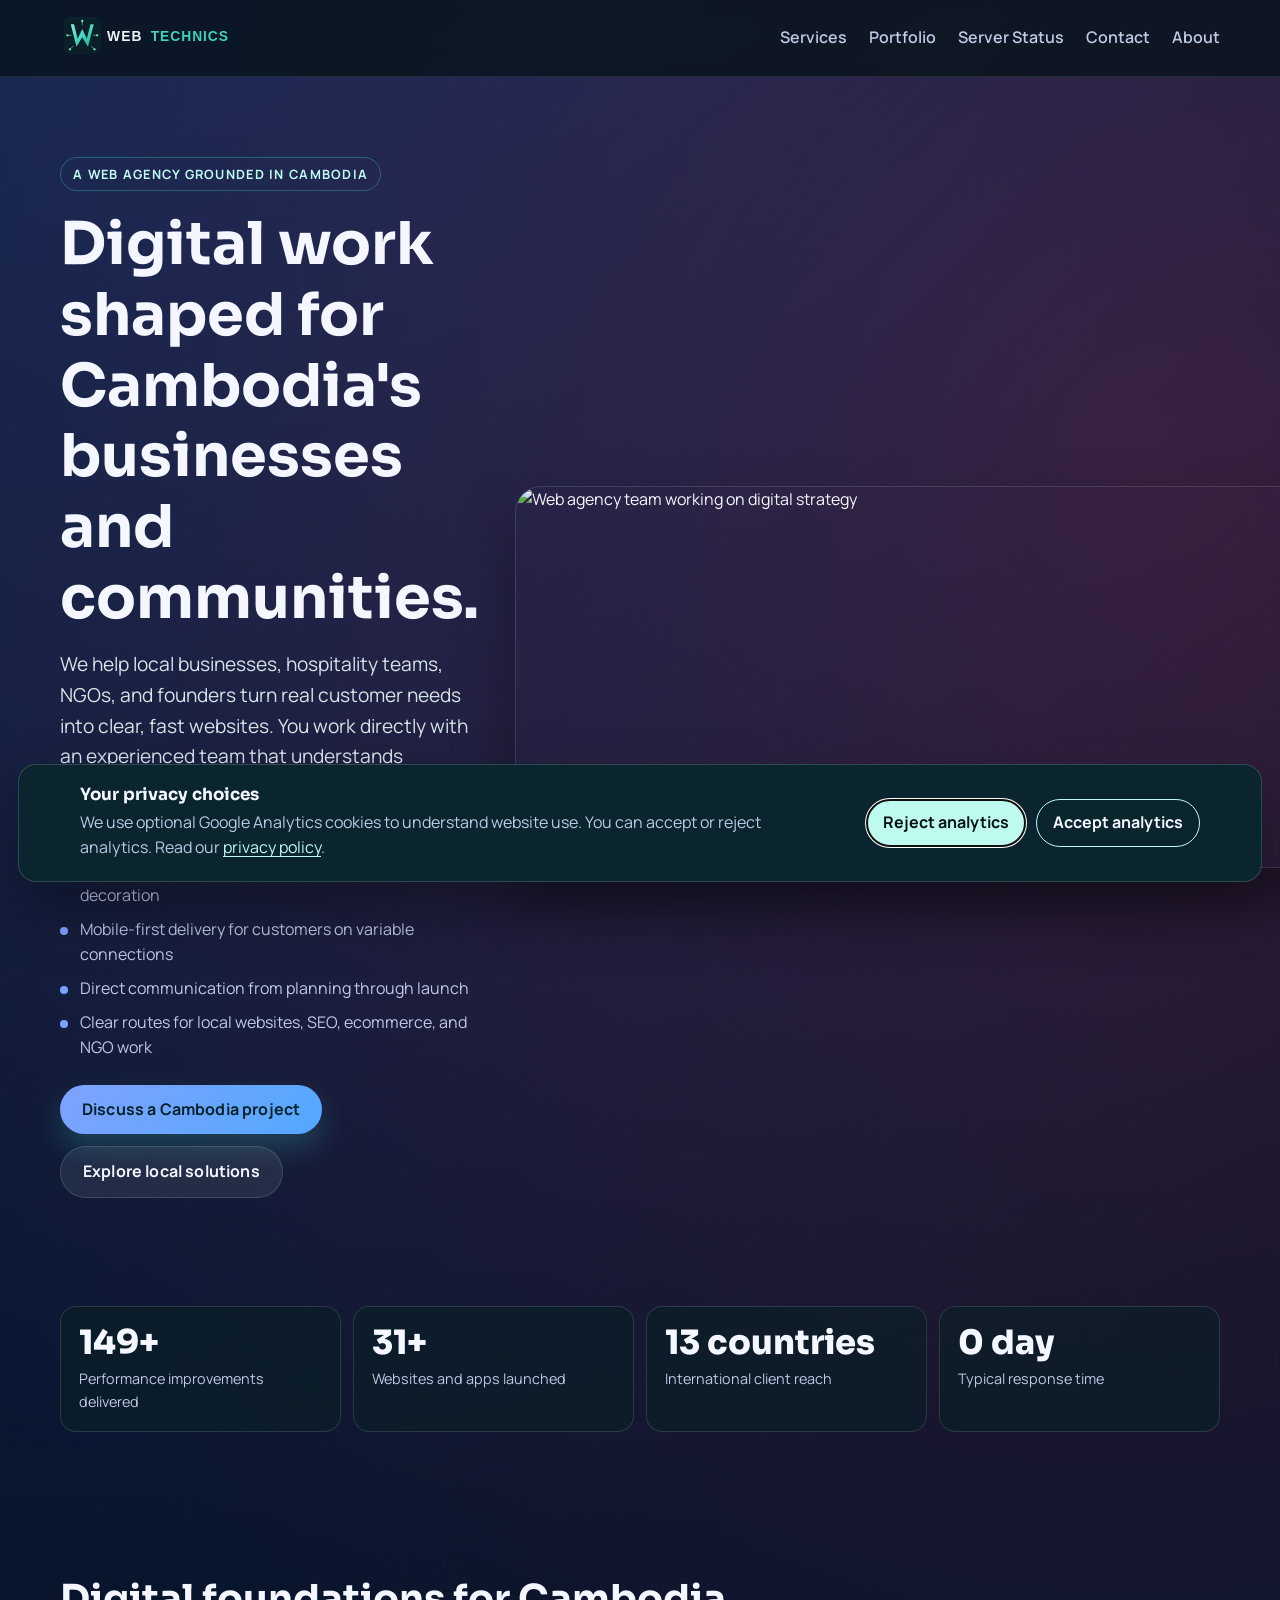
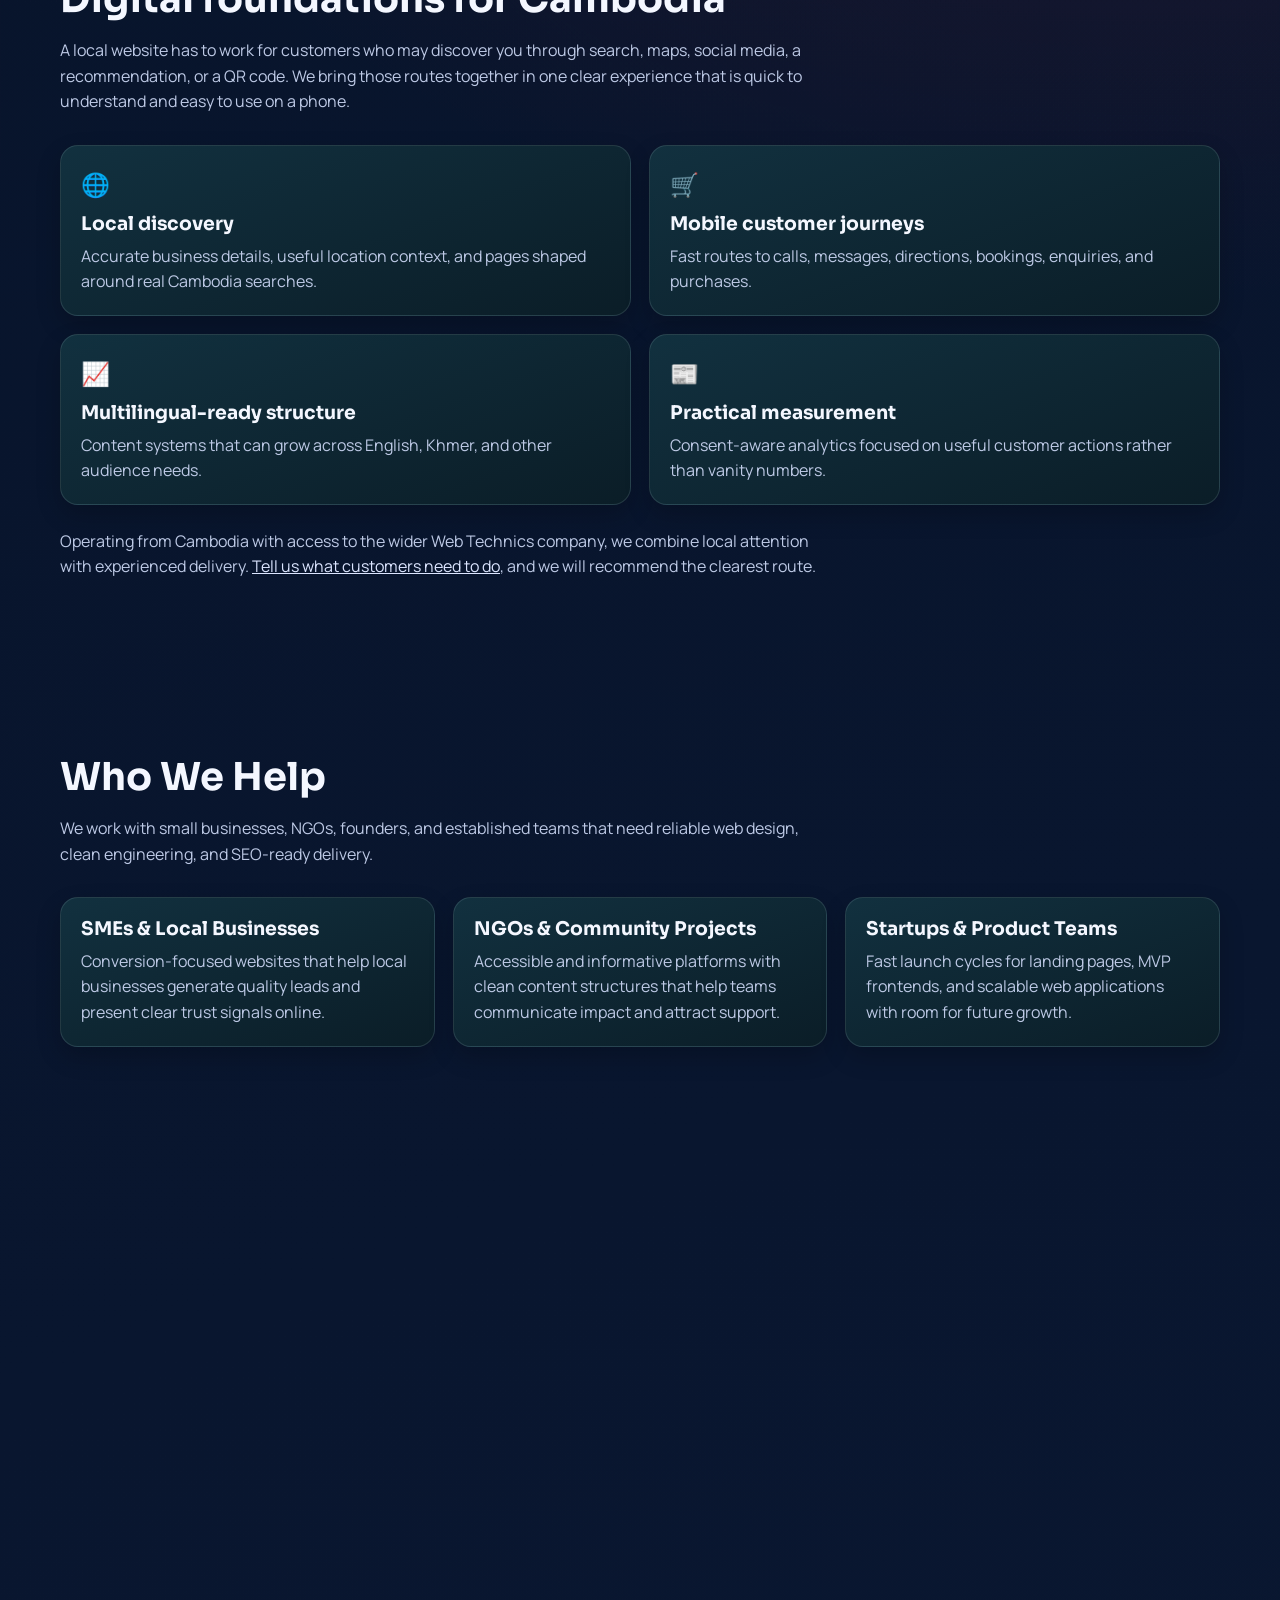
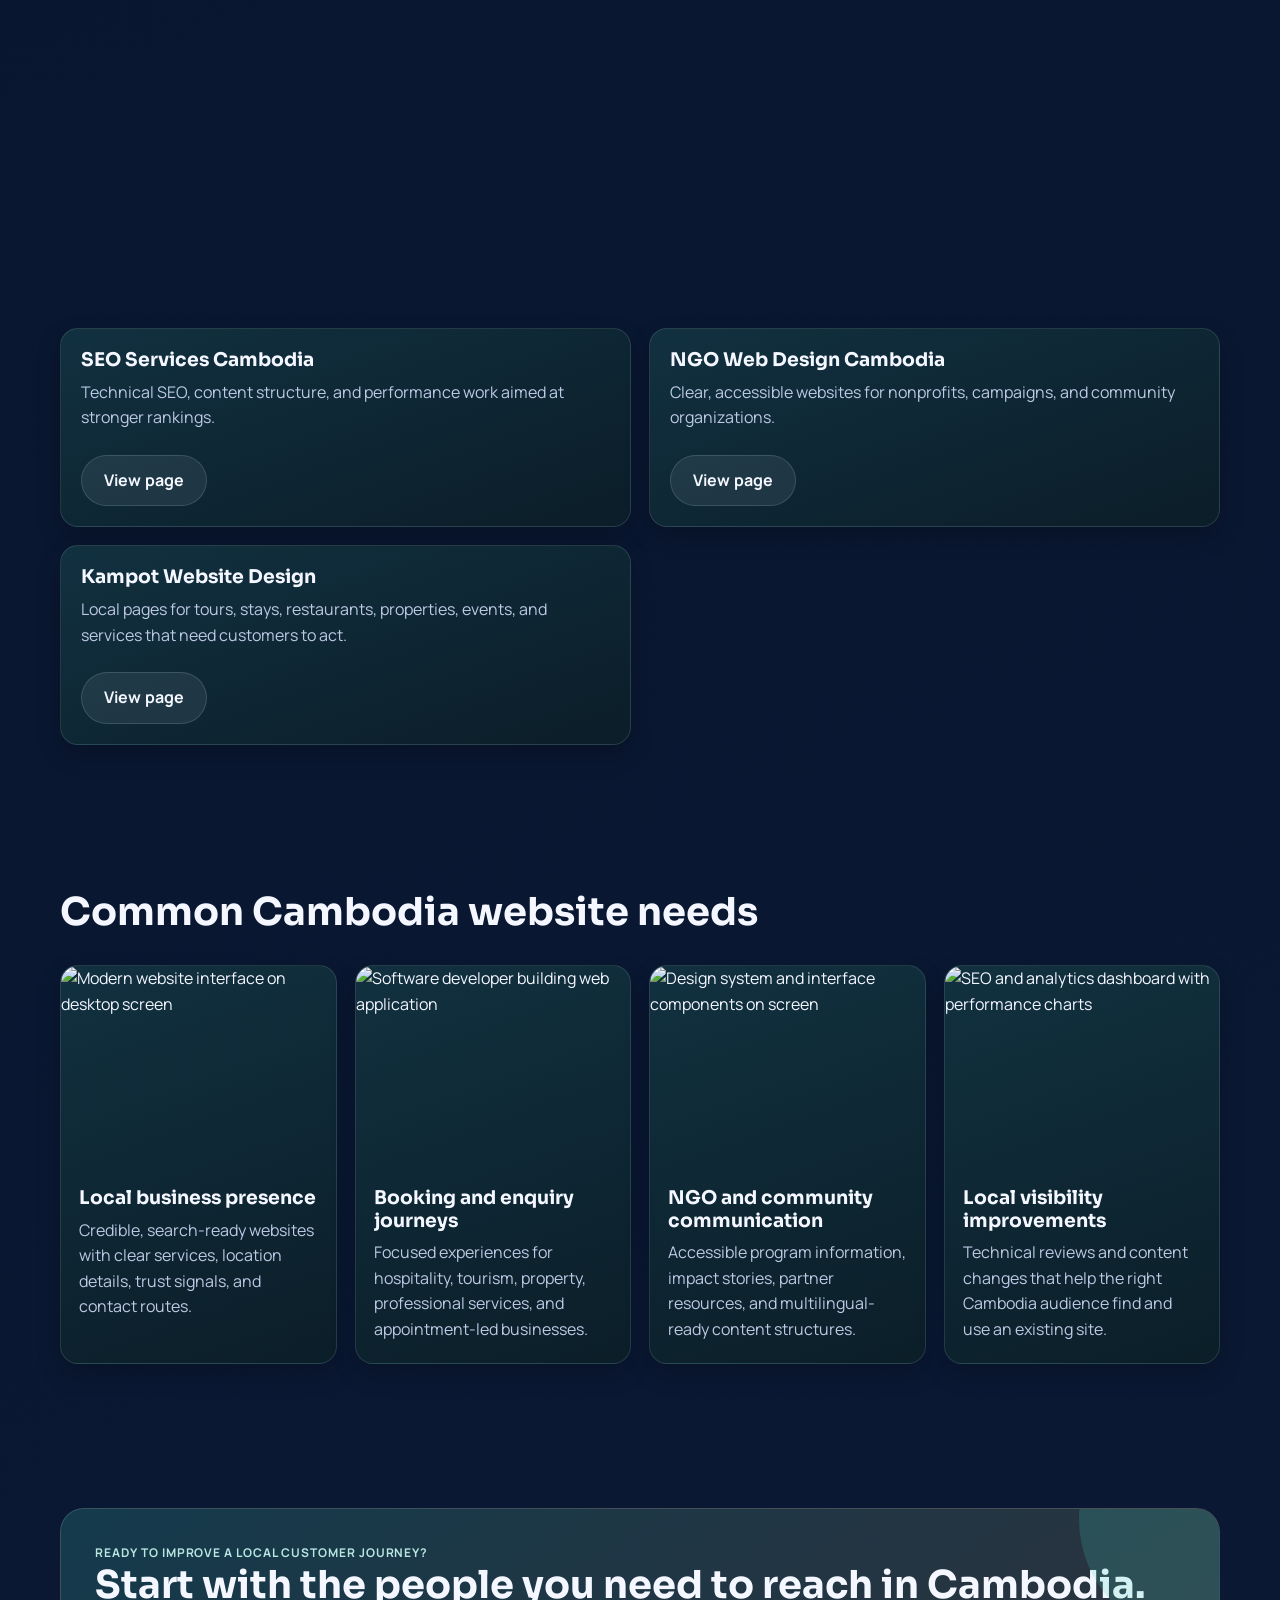
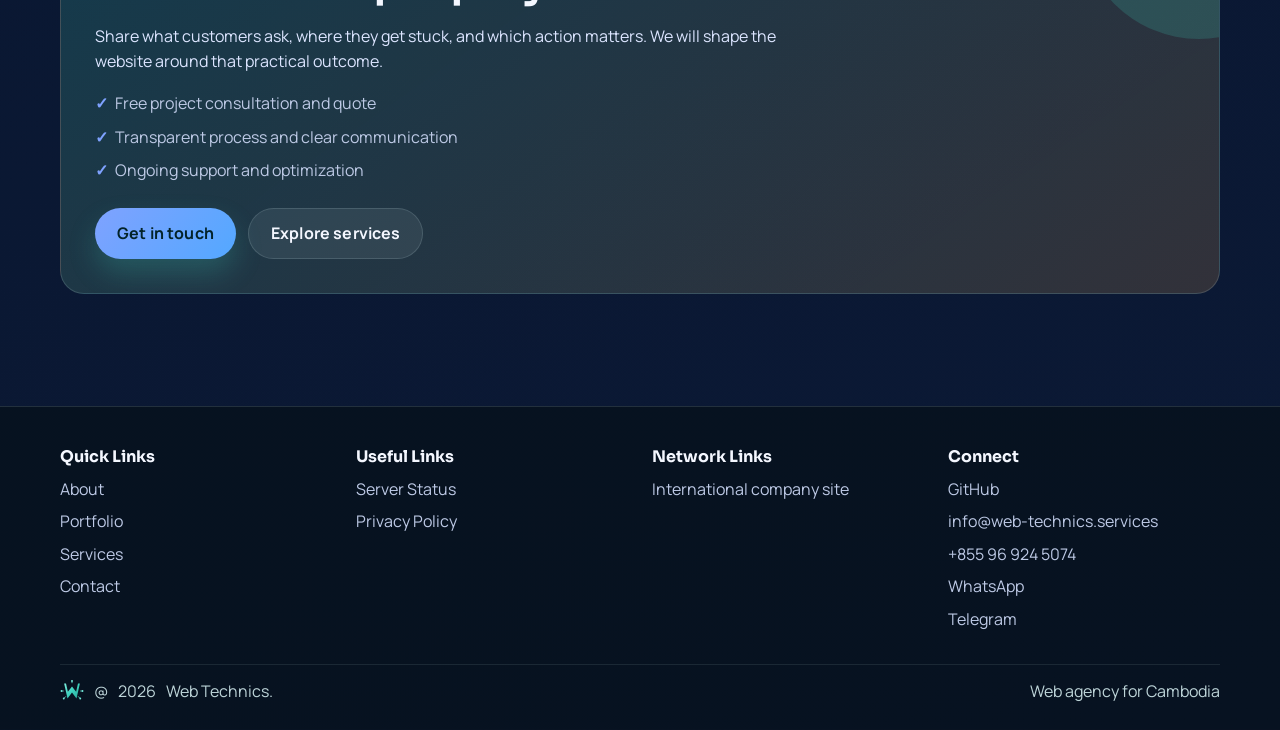
==== commit ba0f0e0a: "Mention the client dashboard and fix a dead homepage image The support FAQ now notes that subscripti" ====
--- a/index.html
+++ b/index.html
@@ -298,7 +298,7 @@
             </div>
           </article>
           <article class="card media-card reveal">
-            <img src="https://images.unsplash.com/photo-1551281044-8b7cf06c5df6?w=800&h=480&fit=crop&q=80" alt="SEO and analytics dashboard with performance charts" width="800" height="480" loading="lazy" decoding="async">
+            <img src="https://images.unsplash.com/photo-1551288049-bebda4e38f71?w=800&h=480&fit=crop&q=80" alt="SEO and analytics dashboard with performance charts" width="800" height="480" loading="lazy" decoding="async">
             <div class="media-body">
               <h3>Local visibility improvements</h3>
               <p>Technical reviews and content changes that help the right Cambodia audience find and use an existing site.</p>
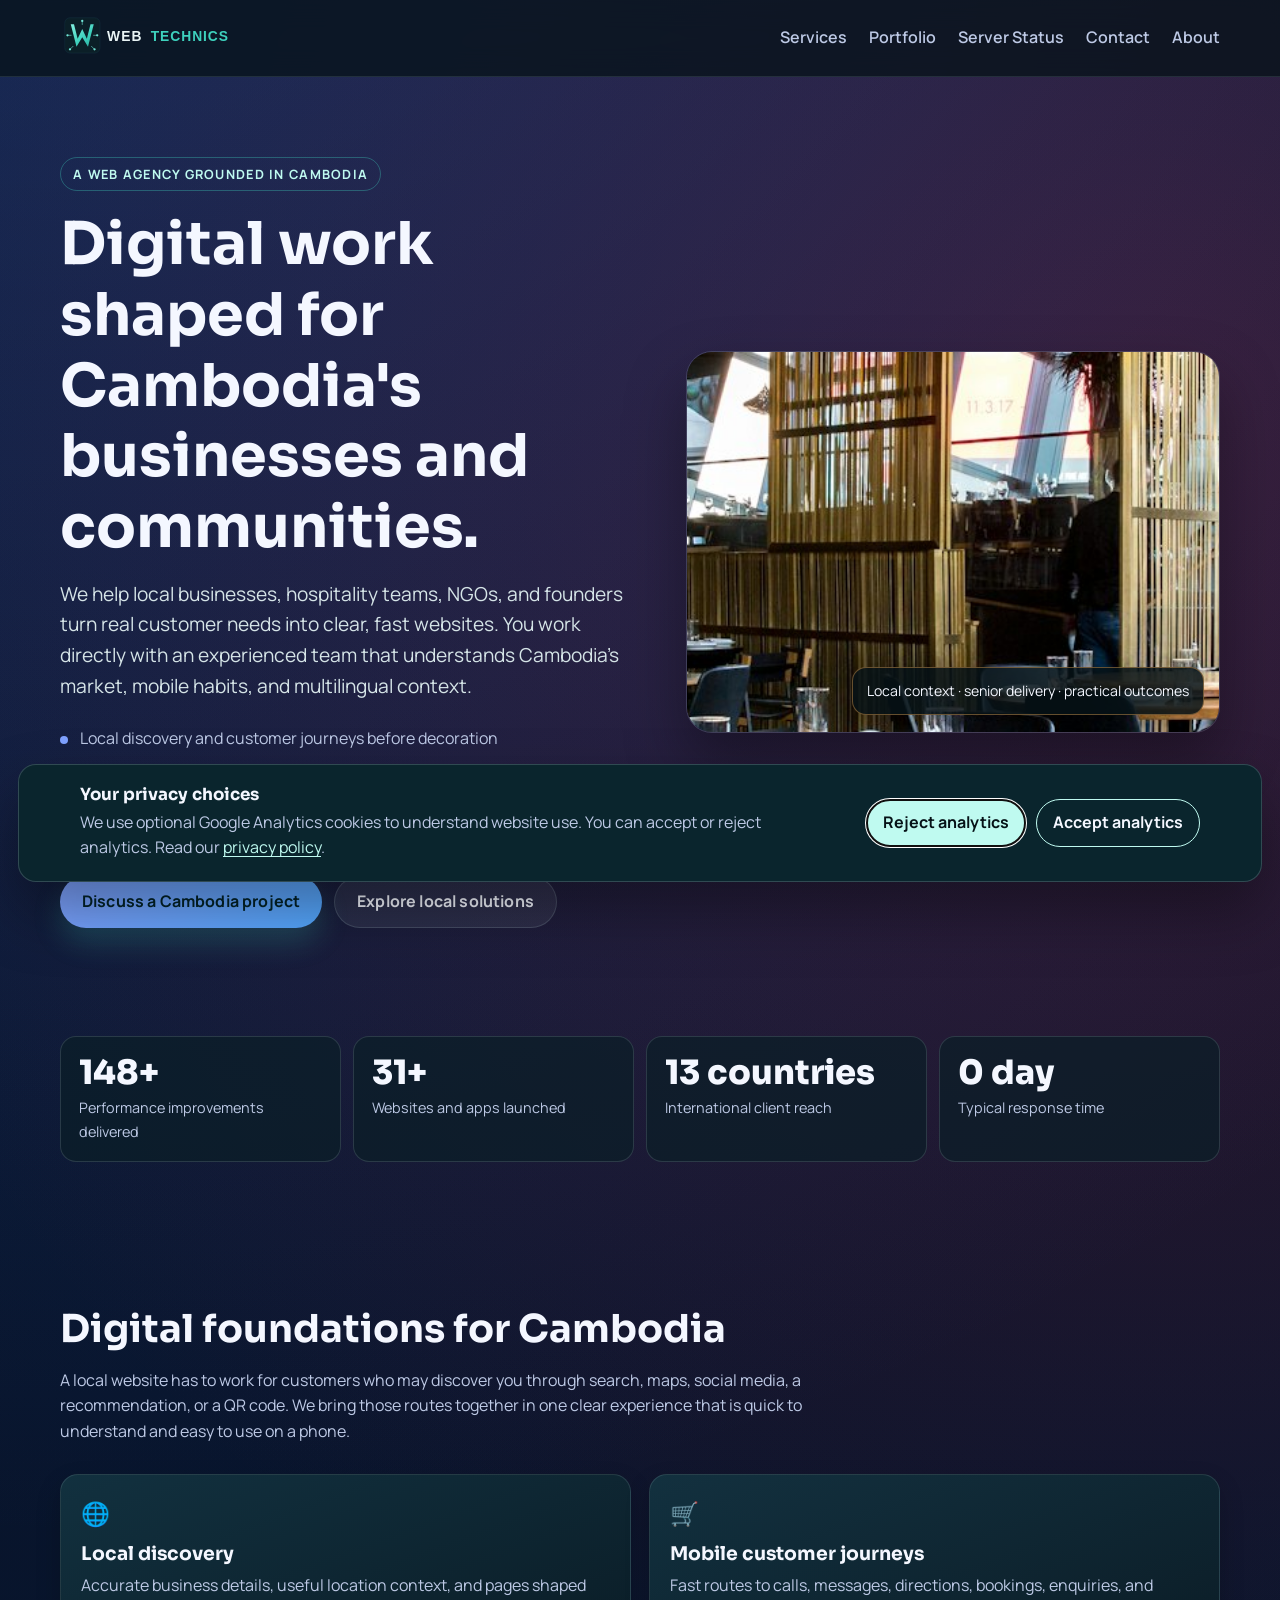
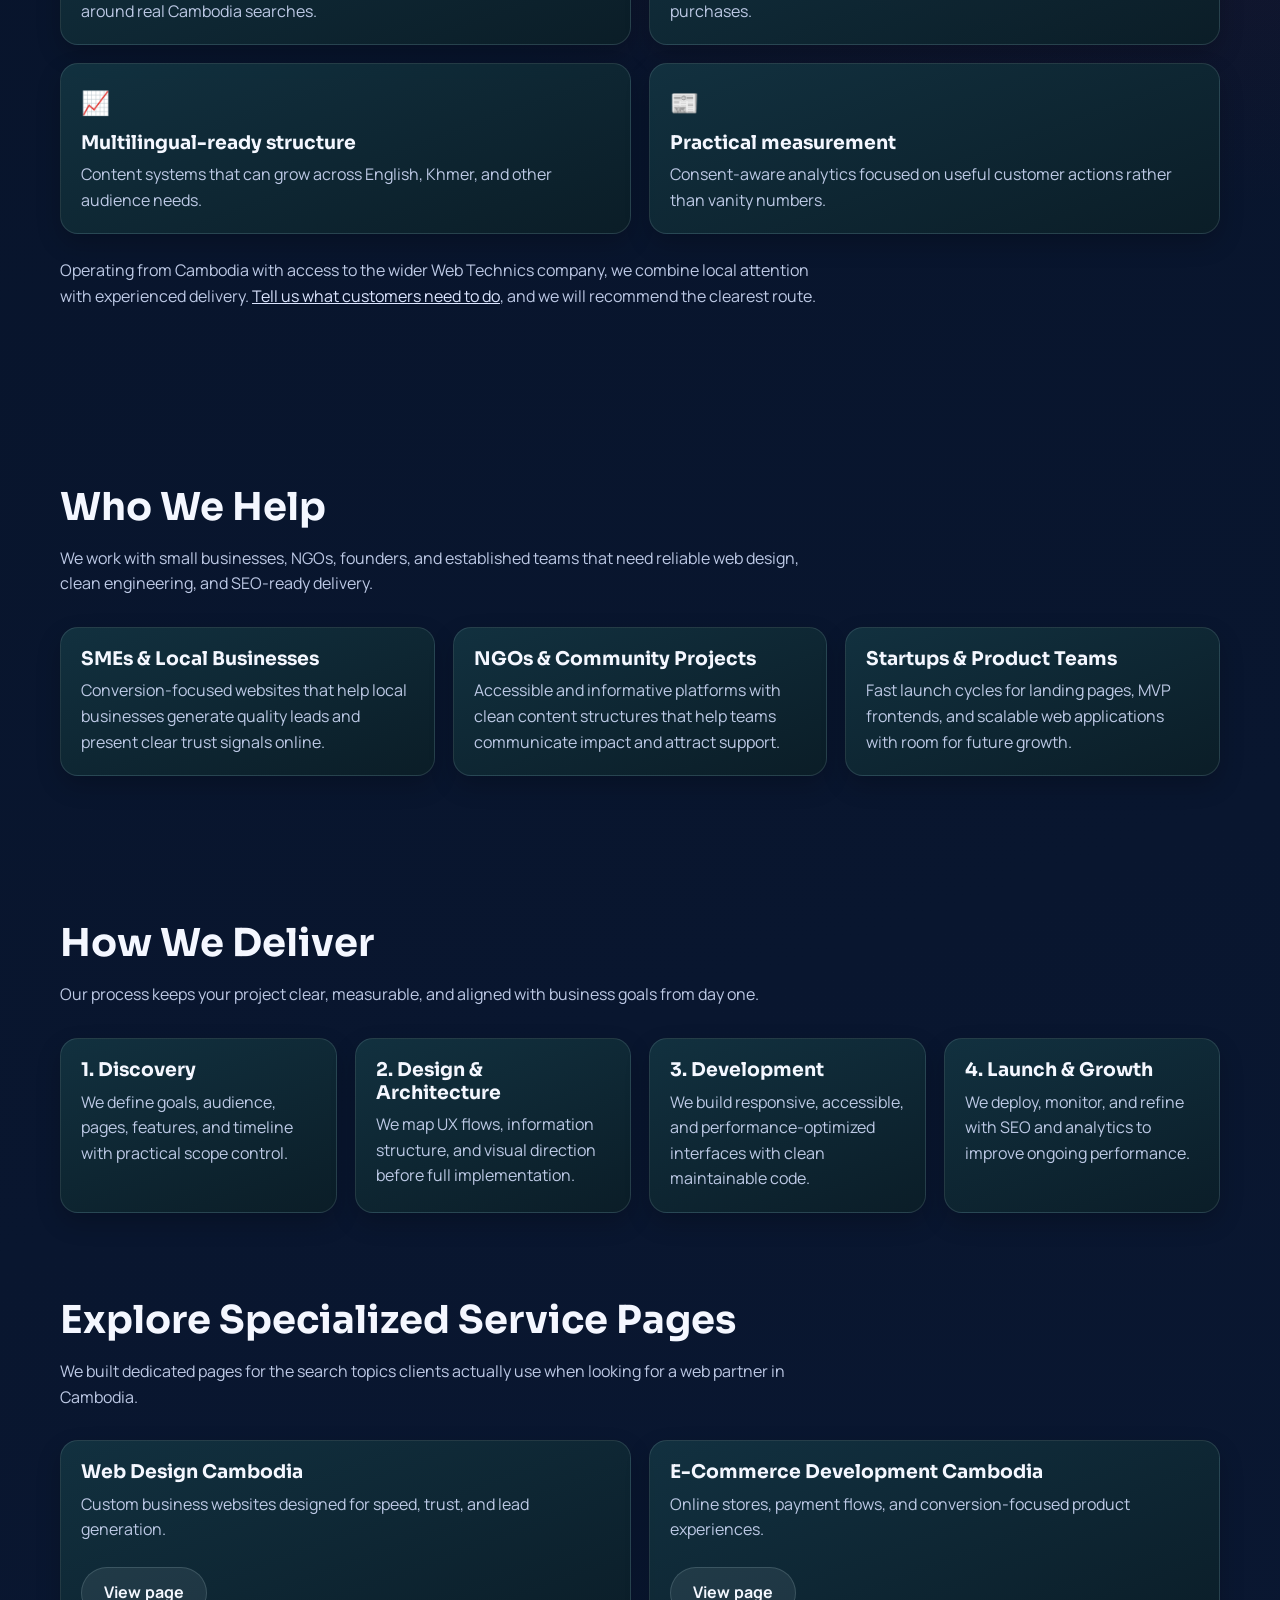
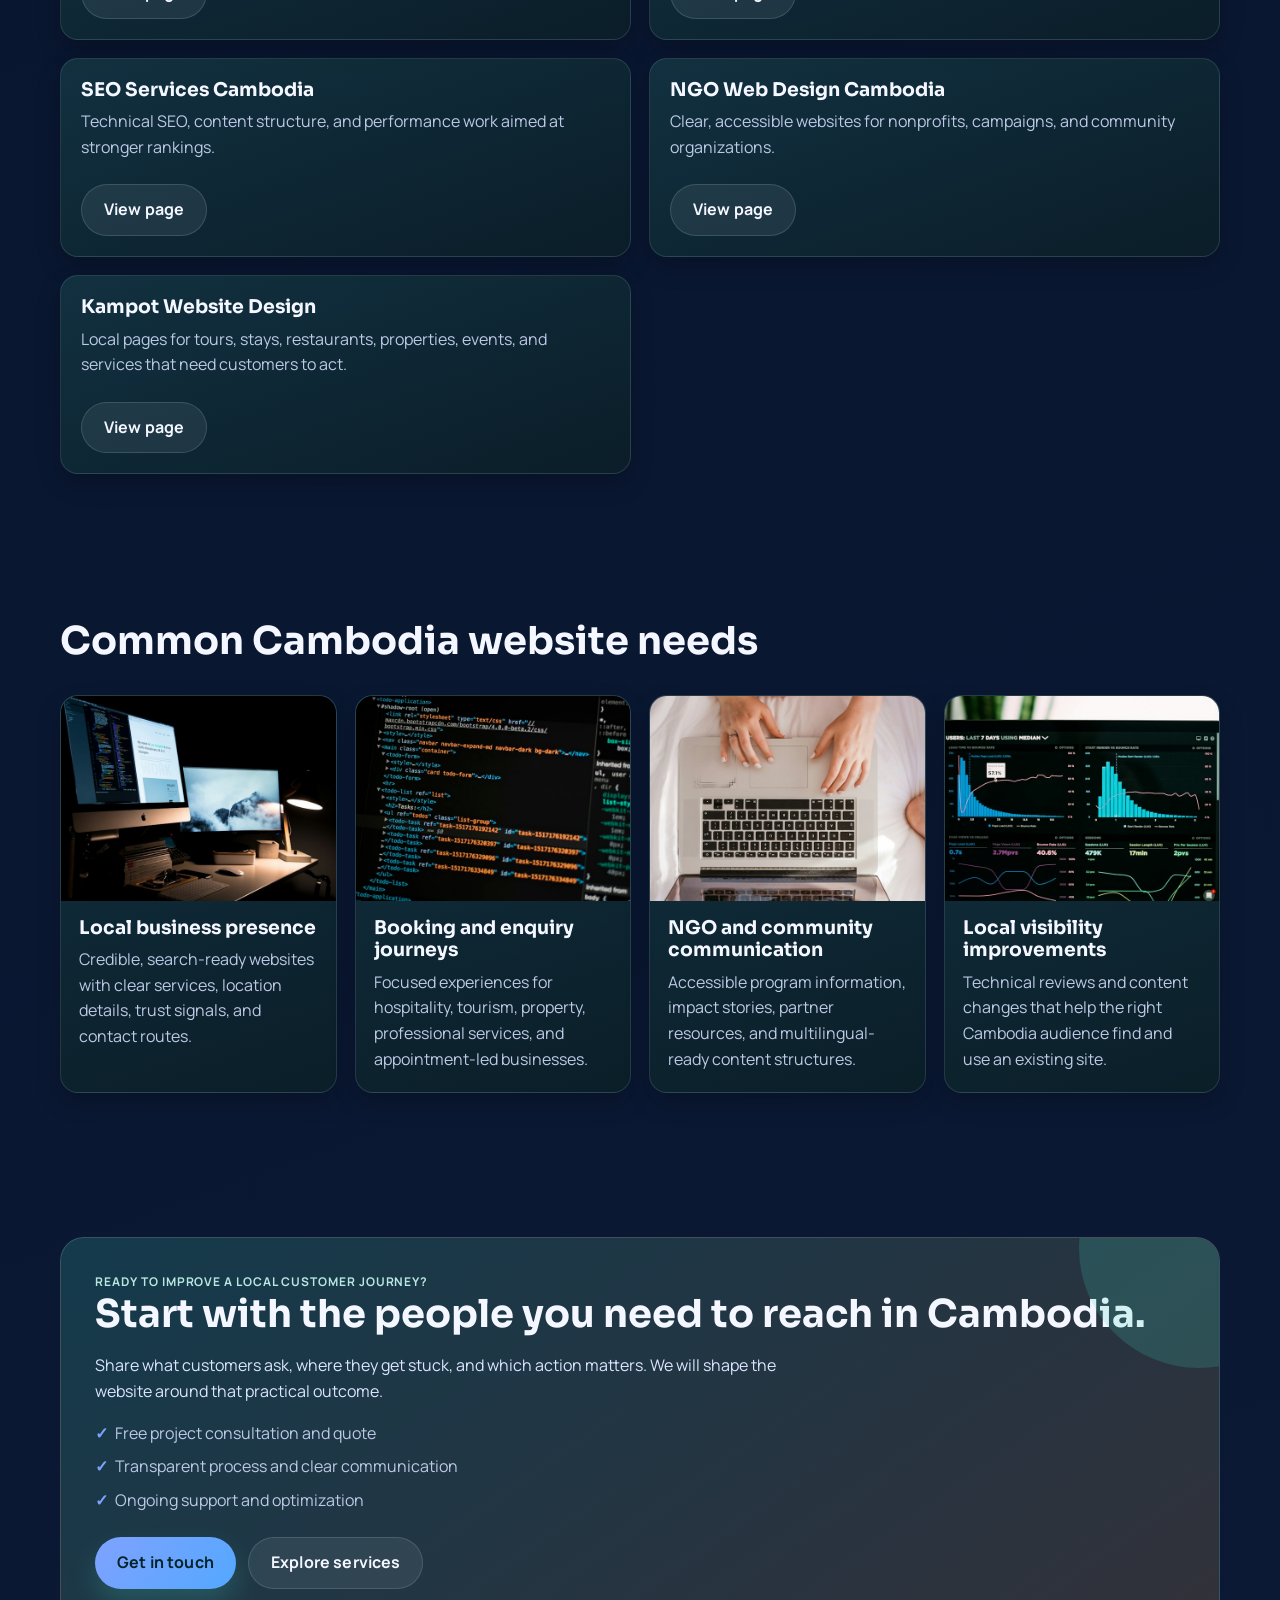
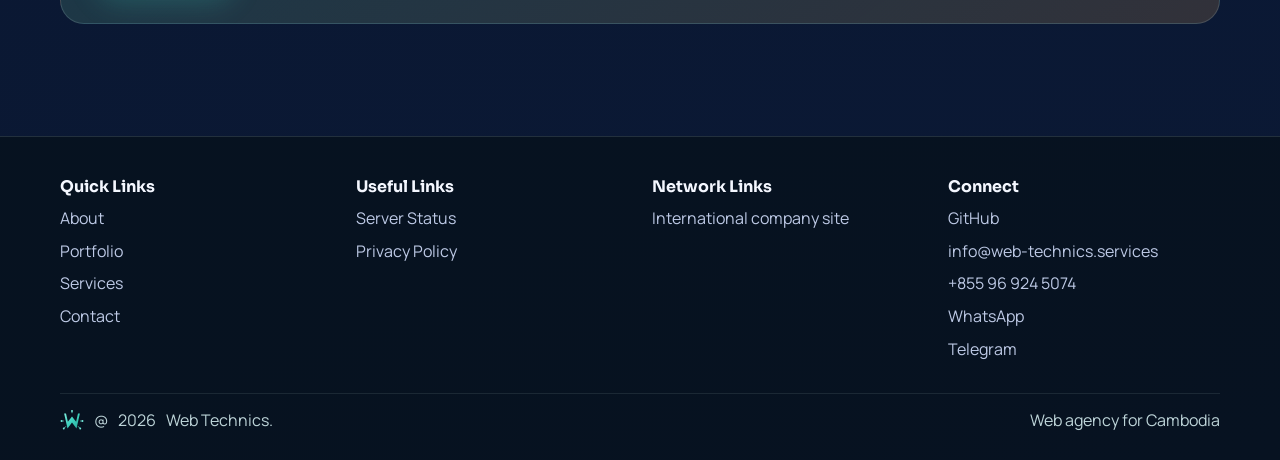
==== commit 24fba200: "Self-host every image and replace stock photos with real client screenshots All 19 images were hotli" ====
--- a/index.html
+++ b/index.html
@@ -132,7 +132,7 @@
         </div>
         <div class="hero-media reveal">
           <div class="hero-image-wrap">
-            <img src="https://images.unsplash.com/photo-1517248135467-4c7edcad34c4?w=1920&q=80" alt="Web agency team working on digital strategy" width="1920" height="280" loading="lazy" decoding="async">
+            <img src="assets/media/1517248135467-aa5b0559.jpg" alt="Web agency team working on digital strategy" width="1920" height="280" loading="lazy" decoding="async">
           </div>
           <div class="floating-chip">Local context · senior delivery · practical outcomes</div>
         </div>
@@ -277,28 +277,28 @@
         </div>
         <div class="grid cols-4">
           <article class="card media-card reveal">
-            <img src="https://images.unsplash.com/photo-1467232004584-a241de8bcf5d?w=800&h=480&fit=crop&q=80" alt="Modern website interface on desktop screen" width="800" height="480" loading="lazy" decoding="async">
+            <img src="assets/media/1467232004584-71cd661b.jpg" alt="Modern website interface on desktop screen" width="800" height="480" loading="lazy" decoding="async">
             <div class="media-body">
               <h3>Local business presence</h3>
               <p>Credible, search-ready websites with clear services, location details, trust signals, and contact routes.</p>
             </div>
           </article>
           <article class="card media-card reveal">
-            <img src="https://images.unsplash.com/photo-1518773553398-650c184e0bb3?w=800&h=480&fit=crop&q=80" alt="Software developer building web application" width="800" height="480" loading="lazy" decoding="async">
+            <img src="assets/media/1518773553398-6e261db6.jpg" alt="Software developer building web application" width="800" height="480" loading="lazy" decoding="async">
             <div class="media-body">
               <h3>Booking and enquiry journeys</h3>
               <p>Focused experiences for hospitality, tourism, property, professional services, and appointment-led businesses.</p>
             </div>
           </article>
           <article class="card media-card reveal">
-            <img src="https://images.unsplash.com/photo-1545239351-1141bd82e8a6?w=800&h=480&fit=crop&q=80" alt="Design system and interface components on screen" width="800" height="480" loading="lazy" decoding="async">
+            <img src="assets/media/1545239351-15291c4a.jpg" alt="Design system and interface components on screen" width="800" height="480" loading="lazy" decoding="async">
             <div class="media-body">
               <h3>NGO and community communication</h3>
               <p>Accessible program information, impact stories, partner resources, and multilingual-ready content structures.</p>
             </div>
           </article>
           <article class="card media-card reveal">
-            <img src="https://images.unsplash.com/photo-1551288049-bebda4e38f71?w=800&h=480&fit=crop&q=80" alt="SEO and analytics dashboard with performance charts" width="800" height="480" loading="lazy" decoding="async">
+            <img src="assets/media/1551288049-73357e30.jpg" alt="SEO and analytics dashboard with performance charts" width="800" height="480" loading="lazy" decoding="async">
             <div class="media-body">
               <h3>Local visibility improvements</h3>
               <p>Technical reviews and content changes that help the right Cambodia audience find and use an existing site.</p>
